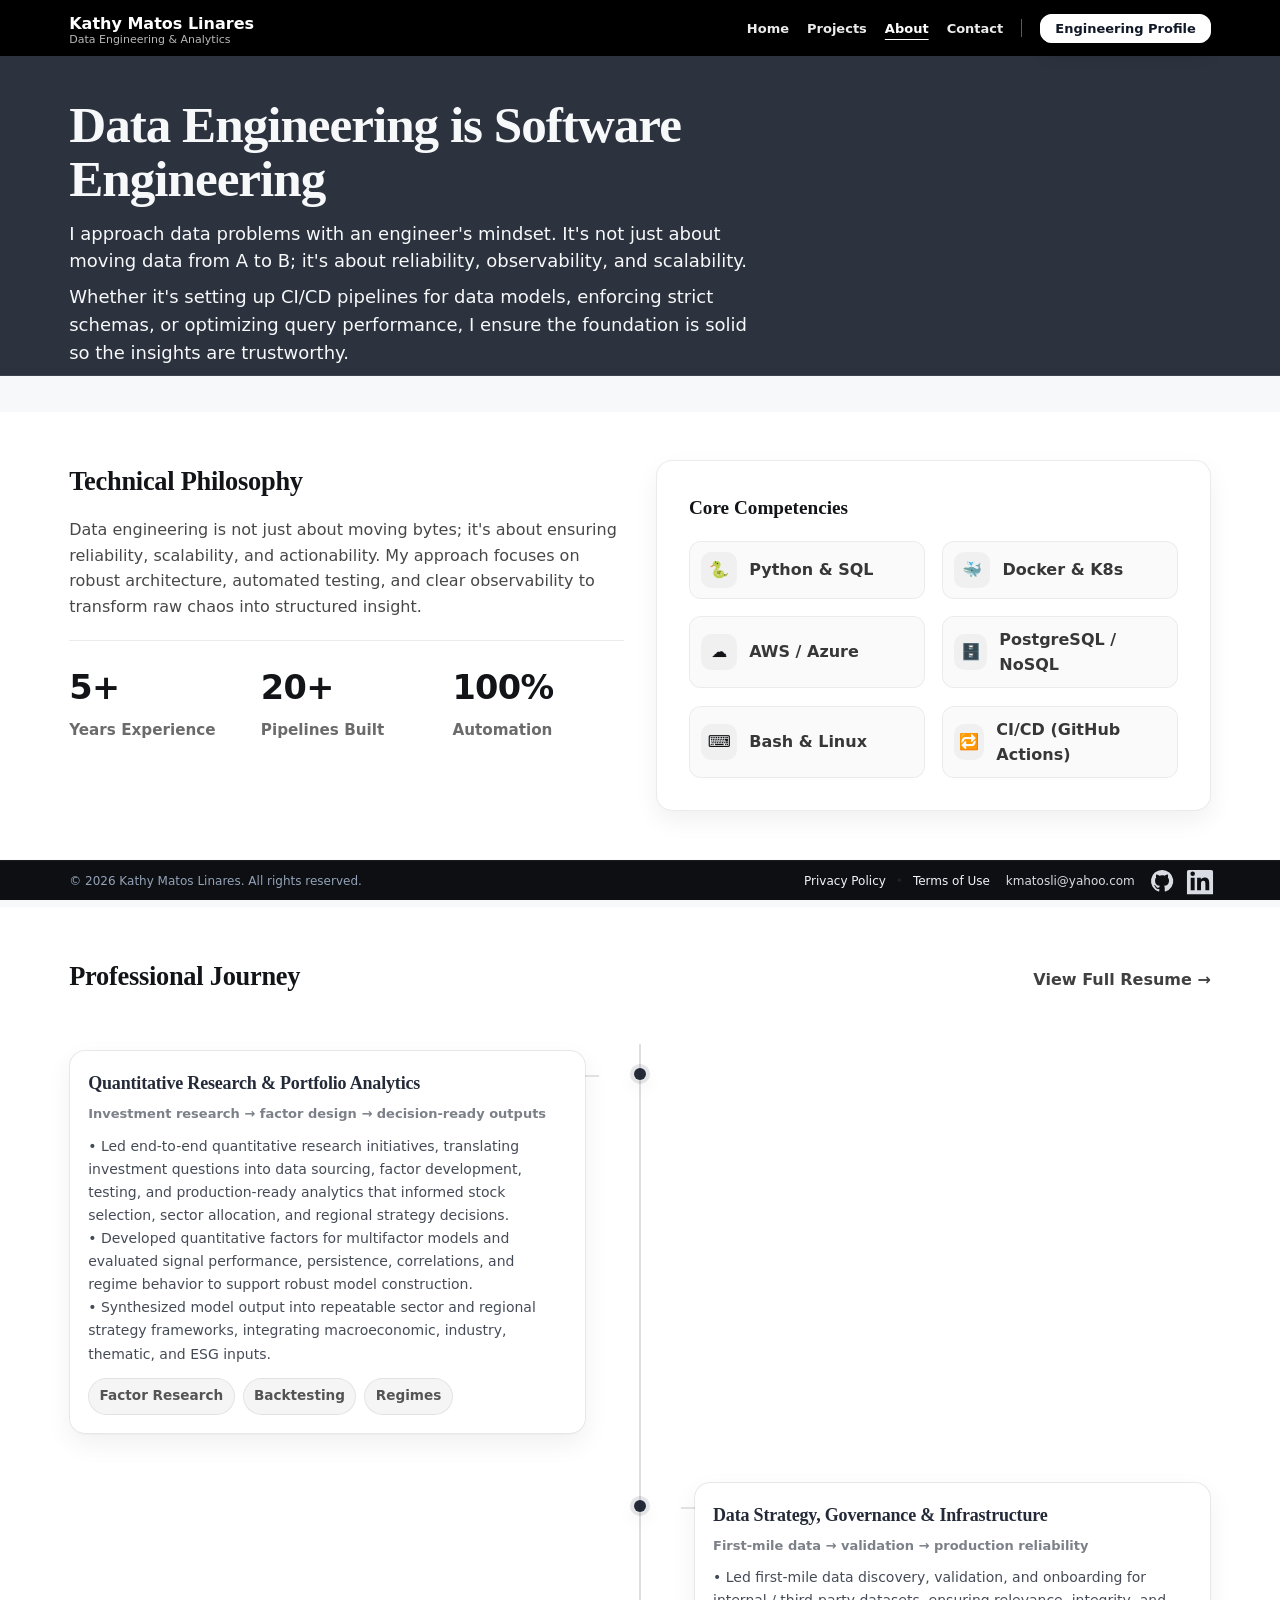
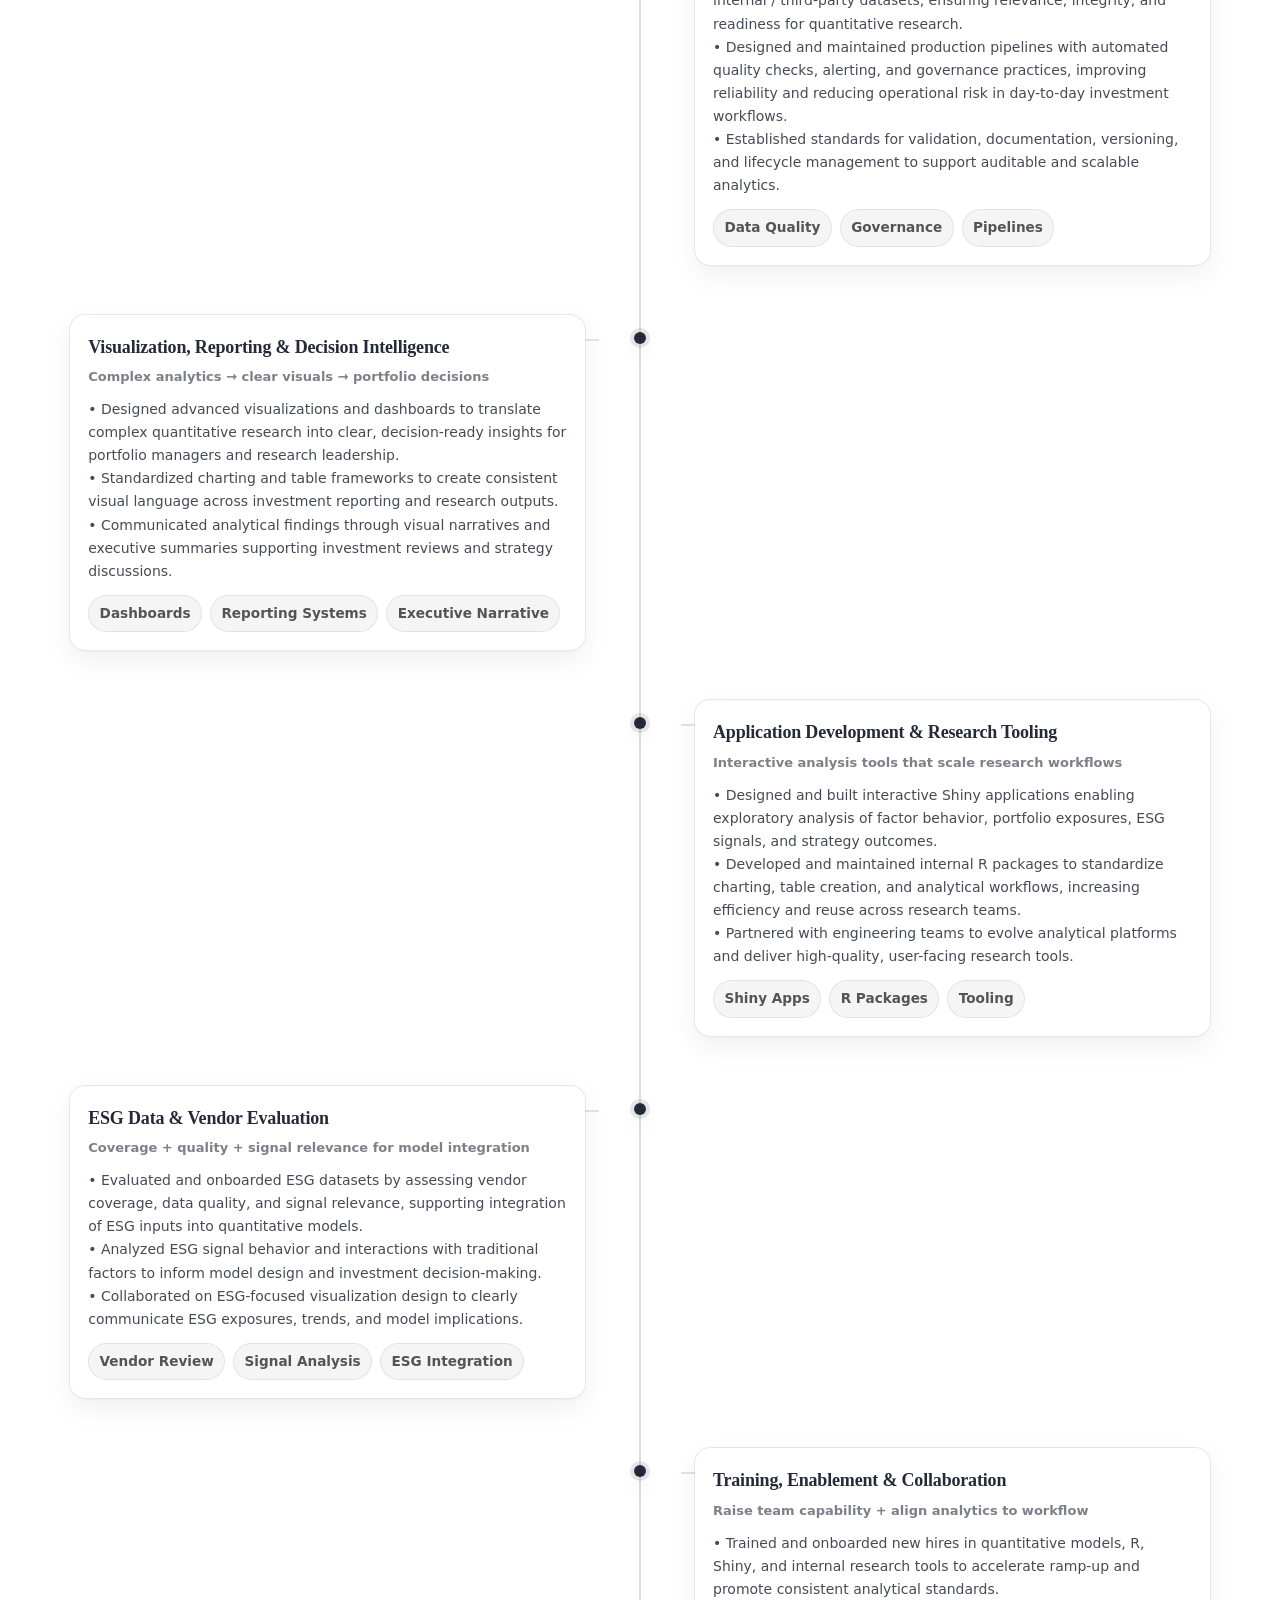
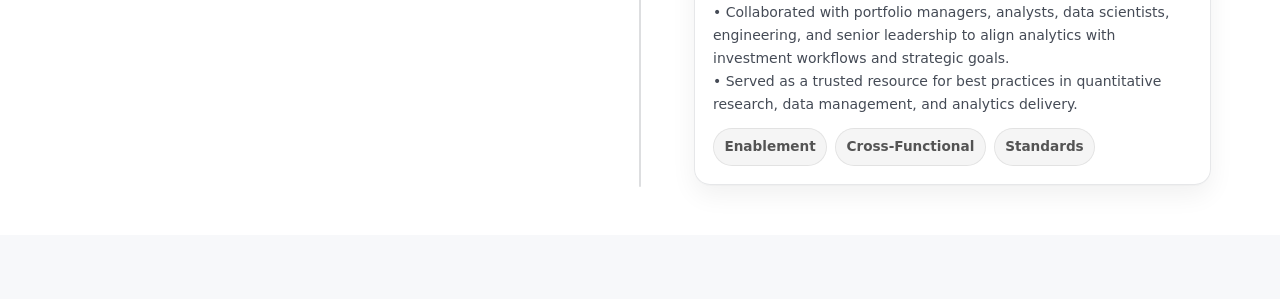
==== about.html @ 3beb9f5c "initial commit" ====
<!-- about.html -->
<!doctype html>
<html lang="en">
  <head>
    <meta charset="UTF-8" />
    <meta name="viewport" content="width=device-width, initial-scale=1.0" />
    <title>About | Kathy Matos Linares</title>

    <!-- Shared site CSS -->
    <link rel="stylesheet" href="css/base.css" />
    <link rel="stylesheet" href="css/layout.css" />
    <link rel="stylesheet" href="css/pages.css" />
    <link rel="stylesheet" href="css/responsive.css" />

    <!-- Components -->
    <link rel="stylesheet" href="css/components/header.css" />
    <link rel="stylesheet" href="css/components/hero.css" />
    <link rel="stylesheet" href="css/components/timeline.css" />
    <link rel="stylesheet" href="css/components/footer.css" />

    <!-- Page-specific -->
    <link rel="stylesheet" href="css/about.css" />
  </head>

  <body class="page-about">
    <!-- Header (shared across site; do not modify header.css) -->
    <header class="site-header" role="banner">
      <nav class="container header-inner" aria-label="Primary Navigation">
        <div class="brand">
          <a class="brand-link" href="index.html" aria-label="Go to Home">
            <span class="brand-name">Kathy Matos Linares</span>
            <span class="brand-subtitle">Data Engineering &amp; Analytics</span>
          </a>
        </div>

        <ul class="navlinks">
          <li><a href="index.html">Home</a></li>
          <li><a href="projects.html">Projects</a></li>
          <li><a href="about.html" aria-current="page">About</a></li>
          <li><a href="contact.html">Contact</a></li>

          <li class="nav-divider" aria-hidden="true"></li>

          <li>
            <a class="navlink--resume" href="resume.html"
              >Engineering Profile</a
            >
          </li>
        </ul>
      </nav>
    </header>

    <main>
      <!-- HERO (compact, no right side) -->
      <section class="hero hero-dark" aria-labelledby="about-hero-title">
        <div class="container hero-inner">
          <div class="hero-left">
            <h1 id="about-hero-title">
              Data Engineering is Software Engineering
            </h1>

            <p class="hero-subtext">
              I approach data problems with an engineer's mindset. It's not just
              about moving data from A to B; it's about reliability,
              observability, and scalability.
            </p>

            <p class="hero-subtext">
              Whether it's setting up CI/CD pipelines for data models, enforcing
              strict schemas, or optimizing query performance, I ensure the
              foundation is solid so the insights are trustworthy.
            </p>

            <div class="hero-actions">
              <a class="btn btn-primary" href="contact.html">
                Let's discuss your data infrastructure
              </a>
            </div>
          </div>
        </div>
      </section>

      <!-- TECHNICAL PHILOSOPHY + CORE COMPETENCIES -->
      <section
        class="about-section about-philosophy"
        aria-labelledby="tech-philosophy-title"
      >
        <div class="container about-grid">
          <!-- Left -->
          <div class="about-col-left">
            <h2 id="tech-philosophy-title">Technical Philosophy</h2>

            <p class="about-lede">
              Data engineering is not just about moving bytes; it's about
              ensuring reliability, scalability, and actionability. My approach
              focuses on robust architecture, automated testing, and clear
              observability to transform raw chaos into structured insight.
            </p>

            <div class="about-stats" role="list" aria-label="Key metrics">
              <div class="stat" role="listitem">
                <div class="stat-value">5+</div>
                <div class="stat-label">Years Experience</div>
              </div>

              <div class="stat" role="listitem">
                <div class="stat-value">20+</div>
                <div class="stat-label">Pipelines Built</div>
              </div>

              <div class="stat" role="listitem">
                <div class="stat-value">100%</div>
                <div class="stat-label">Automation</div>
              </div>
            </div>
          </div>

          <!-- Right -->
          <div class="about-col-right">
            <div
              class="card competencies"
              aria-labelledby="core-competencies-title"
            >
              <h3 id="core-competencies-title">Core Competencies</h3>

              <div class="competency-grid">
                <div class="competency">
                  <span class="competency-icon" aria-hidden="true">🐍</span>
                  <span class="competency-text">Python &amp; SQL</span>
                </div>

                <div class="competency">
                  <span class="competency-icon" aria-hidden="true">🐳</span>
                  <span class="competency-text">Docker &amp; K8s</span>
                </div>

                <div class="competency">
                  <span class="competency-icon" aria-hidden="true">☁️</span>
                  <span class="competency-text">AWS / Azure</span>
                </div>

                <div class="competency">
                  <span class="competency-icon" aria-hidden="true">🗄️</span>
                  <span class="competency-text">PostgreSQL / NoSQL</span>
                </div>

                <div class="competency">
                  <span class="competency-icon" aria-hidden="true">⌨️</span>
                  <span class="competency-text">Bash &amp; Linux</span>
                </div>

                <div class="competency">
                  <span class="competency-icon" aria-hidden="true">🔁</span>
                  <span class="competency-text">CI/CD (GitHub Actions)</span>
                </div>
              </div>
            </div>
          </div>
        </div>
      </section>

      <!-- PROFESSIONAL JOURNEY (timeline) — substituted with your real capability areas -->
      <section
        class="about-section about-journey"
        aria-labelledby="professional-journey-title"
      >
        <div class="container">
          <div class="section-header">
            <h2 id="professional-journey-title">Professional Journey</h2>
            <a class="section-link" href="resume.html">View Full Resume →</a>
          </div>

          <div class="timeline" aria-label="Professional capabilities timeline">
            <!-- LEFT -->
            <article class="timeline-item timeline-item--left">
              <div class="timeline-card">
                <h3 class="timeline-role">
                  Quantitative Research &amp; Portfolio Analytics
                </h3>
                <p class="timeline-meta">
                  Investment research → factor design → decision-ready outputs
                </p>

                <p class="timeline-desc">
                  • Led end-to-end quantitative research initiatives,
                  translating investment questions into data sourcing, factor
                  development, testing, and production-ready analytics that
                  informed stock selection, sector allocation, and regional
                  strategy decisions.
                </p>
                <p class="timeline-desc">
                  • Developed quantitative factors for multifactor models and
                  evaluated signal performance, persistence, correlations, and
                  regime behavior to support robust model construction.
                </p>
                <p class="timeline-desc">
                  • Synthesized model output into repeatable sector and regional
                  strategy frameworks, integrating macroeconomic, industry,
                  thematic, and ESG inputs.
                </p>

                <div class="timeline-tags" aria-label="Themes">
                  <span class="tag">Factor Research</span>
                  <span class="tag">Backtesting</span>
                  <span class="tag">Regimes</span>
                </div>
              </div>
            </article>

            <!-- RIGHT -->
            <article class="timeline-item timeline-item--right">
              <div class="timeline-card">
                <h3 class="timeline-role">
                  Data Strategy, Governance &amp; Infrastructure
                </h3>
                <p class="timeline-meta">
                  First-mile data → validation → production reliability
                </p>

                <p class="timeline-desc">
                  • Led first-mile data discovery, validation, and onboarding
                  for internal / third-party datasets, ensuring relevance,
                  integrity, and readiness for quantitative research.
                </p>
                <p class="timeline-desc">
                  • Designed and maintained production pipelines with automated
                  quality checks, alerting, and governance practices, improving
                  reliability and reducing operational risk in day-to-day
                  investment workflows.
                </p>
                <p class="timeline-desc">
                  • Established standards for validation, documentation,
                  versioning, and lifecycle management to support auditable and
                  scalable analytics.
                </p>

                <div class="timeline-tags" aria-label="Themes">
                  <span class="tag">Data Quality</span>
                  <span class="tag">Governance</span>
                  <span class="tag">Pipelines</span>
                </div>
              </div>
            </article>

            <!-- LEFT -->
            <article class="timeline-item timeline-item--left">
              <div class="timeline-card">
                <h3 class="timeline-role">
                  Visualization, Reporting &amp; Decision Intelligence
                </h3>
                <p class="timeline-meta">
                  Complex analytics → clear visuals → portfolio decisions
                </p>

                <p class="timeline-desc">
                  • Designed advanced visualizations and dashboards to translate
                  complex quantitative research into clear, decision-ready
                  insights for portfolio managers and research leadership.
                </p>
                <p class="timeline-desc">
                  • Standardized charting and table frameworks to create
                  consistent visual language across investment reporting and
                  research outputs.
                </p>
                <p class="timeline-desc">
                  • Communicated analytical findings through visual narratives
                  and executive summaries supporting investment reviews and
                  strategy discussions.
                </p>

                <div class="timeline-tags" aria-label="Themes">
                  <span class="tag">Dashboards</span>
                  <span class="tag">Reporting Systems</span>
                  <span class="tag">Executive Narrative</span>
                </div>
              </div>
            </article>

            <!-- RIGHT -->
            <article class="timeline-item timeline-item--right">
              <div class="timeline-card">
                <h3 class="timeline-role">
                  Application Development &amp; Research Tooling
                </h3>
                <p class="timeline-meta">
                  Interactive analysis tools that scale research workflows
                </p>

                <p class="timeline-desc">
                  • Designed and built interactive Shiny applications enabling
                  exploratory analysis of factor behavior, portfolio exposures,
                  ESG signals, and strategy outcomes.
                </p>
                <p class="timeline-desc">
                  • Developed and maintained internal R packages to standardize
                  charting, table creation, and analytical workflows, increasing
                  efficiency and reuse across research teams.
                </p>
                <p class="timeline-desc">
                  • Partnered with engineering teams to evolve analytical
                  platforms and deliver high-quality, user-facing research
                  tools.
                </p>

                <div class="timeline-tags" aria-label="Themes">
                  <span class="tag">Shiny Apps</span>
                  <span class="tag">R Packages</span>
                  <span class="tag">Tooling</span>
                </div>
              </div>
            </article>

            <!-- LEFT -->
            <article class="timeline-item timeline-item--left">
              <div class="timeline-card">
                <h3 class="timeline-role">ESG Data &amp; Vendor Evaluation</h3>
                <p class="timeline-meta">
                  Coverage + quality + signal relevance for model integration
                </p>

                <p class="timeline-desc">
                  • Evaluated and onboarded ESG datasets by assessing vendor
                  coverage, data quality, and signal relevance, supporting
                  integration of ESG inputs into quantitative models.
                </p>
                <p class="timeline-desc">
                  • Analyzed ESG signal behavior and interactions with
                  traditional factors to inform model design and investment
                  decision-making.
                </p>
                <p class="timeline-desc">
                  • Collaborated on ESG-focused visualization design to clearly
                  communicate ESG exposures, trends, and model implications.
                </p>

                <div class="timeline-tags" aria-label="Themes">
                  <span class="tag">Vendor Review</span>
                  <span class="tag">Signal Analysis</span>
                  <span class="tag">ESG Integration</span>
                </div>
              </div>
            </article>

            <!-- RIGHT -->
            <article class="timeline-item timeline-item--right">
              <div class="timeline-card">
                <h3 class="timeline-role">
                  Training, Enablement &amp; Collaboration
                </h3>
                <p class="timeline-meta">
                  Raise team capability + align analytics to workflow
                </p>

                <p class="timeline-desc">
                  • Trained and onboarded new hires in quantitative models, R,
                  Shiny, and internal research tools to accelerate ramp-up and
                  promote consistent analytical standards.
                </p>
                <p class="timeline-desc">
                  • Collaborated with portfolio managers, analysts, data
                  scientists, engineering, and senior leadership to align
                  analytics with investment workflows and strategic goals.
                </p>
                <p class="timeline-desc">
                  • Served as a trusted resource for best practices in
                  quantitative research, data management, and analytics
                  delivery.
                </p>

                <div class="timeline-tags" aria-label="Themes">
                  <span class="tag">Enablement</span>
                  <span class="tag">Cross-Functional</span>
                  <span class="tag">Standards</span>
                </div>
              </div>
            </article>
          </div>
        </div>
      </section>

      <!-- NOTE: "Let's talk" section intentionally removed to avoid duplicating footer contact -->
    </main>

    <!-- Footer (shared; do not modify footer.css) -->
    <footer class="site-footer">
      <div class="container">
        <div class="footer-inner">
          <div class="footer-left">
            <p>© 2026 Kathy Matos Linares. All rights reserved.</p>
          </div>

          <div class="footer-right">
            <nav class="footer-legal" aria-label="Legal">
              <a class="footer-link" href="privacy.html">Privacy Policy</a>
              <span class="footer-dot" aria-hidden="true">•</span>
              <a class="footer-link" href="terms.html">Terms of Use</a>
            </nav>

            <a
              href="mailto:kmatosli@yahoo.com"
              class="email-link"
              aria-label="Email Kathy"
            >
              <span>kmatosli@yahoo.com</span>
            </a>

            <!-- SVG icons (no "GitHub LinkedIn" text) -->
            <a
              href="https://github.com/kmatosli"
              target="_blank"
              rel="noreferrer"
              aria-label="GitHub Profile"
              class="footer-icon"
            >
              <svg
                viewBox="0 0 24 24"
                width="18"
                height="18"
                aria-hidden="true"
                focusable="false"
              >
                <path
                  fill="currentColor"
                  d="M12 2a10 10 0 0 0-3.16 19.49c.5.09.68-.22.68-.48v-1.7c-2.77.6-3.35-1.34-3.35-1.34-.45-1.15-1.1-1.46-1.1-1.46-.9-.62.07-.61.07-.61 1 .07 1.52 1.03 1.52 1.03.89 1.53 2.34 1.09 2.91.83.09-.65.35-1.09.63-1.34-2.21-.25-4.54-1.11-4.54-4.95 0-1.09.39-1.99 1.03-2.69-.1-.25-.45-1.27.1-2.64 0 0 .84-.27 2.75 1.03A9.6 9.6 0 0 1 12 6.84c.85 0 1.7.11 2.5.33 1.91-1.3 2.75-1.03 2.75-1.03.55 1.37.2 2.39.1 2.64.64.7 1.03 1.6 1.03 2.69 0 3.85-2.34 4.7-4.57 4.95.36.31.68.93.68 1.88v2.78c0 .27.18.58.69.48A10 10 0 0 0 12 2z"
                />
              </svg>
            </a>

            <a
              href="https://www.linkedin.com/in/kathy-matos-070802/"
              target="_blank"
              rel="noreferrer"
              aria-label="LinkedIn Profile"
              class="footer-icon"
            >
              <svg
                viewBox="0 0 24 24"
                width="18"
                height="18"
                aria-hidden="true"
                focusable="false"
              >
                <path
                  fill="currentColor"
                  d="M20.45 20.45h-3.55v-5.57c0-1.33-.03-3.04-1.85-3.04-1.85 0-2.14 1.45-2.14 2.95v5.66H9.36V9h3.41v1.56h.05c.47-.9 1.62-1.85 3.34-1.85 3.57 0 4.23 2.35 4.23 5.41v6.33zM5.34 7.43a2.06 2.06 0 1 1 0-4.12 2.06 2.06 0 0 1 0 4.12zM7.12 20.45H3.56V9h3.56v11.45zM22 2H2a2 2 0 0 0-2 2v20a2 2 0 0 0 2 2h20a2 2 0 0 0 2-2V4a2 2 0 0 0-2-2z"
                />
              </svg>
            </a>
          </div>
        </div>
      </div>
    </footer>
  </body>
</html>
---- css/base.css ----
/* ============================================================
base.css — Global foundation (Kathy brand)
What this file does:
- Defines design tokens (colors + fonts)
- Applies safe global defaults (reset-ish)
- Sets typography defaults (Inter + IBM Plex Serif)
- DOES NOT define page layout (header/hero/cards grids belong elsewhere)

IMPORTANT:
- .container is defined ONLY in layout.css (single source of truth)
- Scrolling is allowed by default; landing page no-scroll is enforced in layout.css
============================================================ */

/* ============================================================
   # ---- Design tokens (colors + typography) ----
============================================================ */

:root {
  /* ---- Brand colors (from kathyColorList) ---- */
  --k-ink: #2c333e; /* AnchorInk */
  --k-blue-1: #34568b; /* ClassicBlue */
  --k-blue-2: #6889c0; /* Provence */
  --k-blue-3: #b3cde0; /* BabyBlue */
  --k-muted: #7c8488; /* Monument */
  --k-stucco: #a5968c; /* Stucco (rarely used) */
  --k-bg: #f7f8fa; /* OffWhite */
  --k-border: #e5e7eb; /* LightGrey */
  --k-peach: #f5b9a0; /* PeachQuartz (sparingly) */
  --k-corn: #f2e0b2; /* Cornhusk (sparingly) */

  /* ---- Header token ---- */
  --k-header-bg: #000000; /* Pure Black */

  /* ---- Typography (Serif for structure, Sans for data) ---- */
  --font-sans:
    "Inter", system-ui, -apple-system, "Segoe UI", Roboto, Helvetica, Arial,
    sans-serif;
  --font-serif: "IBM Plex Serif", Georgia, "Times New Roman", Times, serif;

  /* ---- Base type scale ---- */
  --text-base: 16px;
  --line-base: 1.5;

  /* ---- Common radii ---- */
  --radius-sm: 8px;
  --radius-md: 12px;

  /* ---- Focus ring ---- */
  --focus-ring: 0 0 0 3px rgba(104, 137, 192, 0.35); /* Provence @ 35% */
}

/* ============================================================
   Global defaults
============================================================ */

html {
  height: 100%;
  font-size: var(--text-base);
}

*,
*::before,
*::after {
  box-sizing: border-box;
}

body {
  margin: 0;

  /* Default behavior for the whole site:
     - allow normal vertical scrolling
     - prevent horizontal overflow */
  overflow-x: hidden;
  overflow-y: auto;

  font-family: var(--font-sans);
  color: var(--k-ink);
  background-color: var(--k-bg);
  line-height: 1.6;
  -webkit-font-smoothing: antialiased;
  -moz-osx-font-smoothing: grayscale;
}

/* Structural typography */
h1,
h2,
h3,
h4,
h5,
h6 {
  font-family: var(--font-serif);
  font-weight: 600;
  margin: 0;
}

p {
  margin: 0;
}

ul,
ol {
  margin: 0;
  padding: 0;
}

img {
  max-width: 100%;
  height: auto;
  display: block;
}
---- css/layout.css ----
/* ============================================================
   FILE: layout.css
   PURPOSE:
   - Owns page structure + layout primitives (containers, flex/grid, spacing)
   - Header normal flow
   - Footer fixed to bottom
   - Main fills remaining space safely (reserves footer height)
   - Does NOT own component “look” (colors, typography, buttons, etc.)
   ============================================================ */

/* ============================================================
   TOC (search tokens):
   - Tokens: :root
   - Container: .container
   - Header layout: .site-header .header-inner
   - Main layout: main
   - Hero layout: .hero-inner
   - Panels layout: .home-panels .home-panels-inner .tabpanels
   - Projects layout: .projects-grid .project.card
   - Footer layout: .site-footer
   ============================================================ */

/* =========================
   Tokens
   ========================= */

:root {
  --header-h: 64px;
  --footer-h: 44px;
}

/* =========================
   Global container
   - Single source of truth for header/footer alignment
   ========================= */

.container {
  width: min(1280px, 92%);
  margin: 0 auto;
  padding-left: 18px;
  padding-right: 18px;
}

/* =========================
   Header (normal flow)
   ========================= */

.site-header {
  min-height: var(--header-h);
}

.header-inner {
  min-height: var(--header-h);
  display: flex;
  align-items: center;
  justify-content: space-between;
}

/* =========================
   Main (viewport fit + footer-safe)
   - Footer is fixed, so reserve space with padding-bottom
   ========================= */

main {
  height: auto;
  overflow: visible;
  display: block;
}

/* =========================
   Hero layout
   ========================= */

.hero-inner {
  display: flex;
  align-items: flex-start;
  justify-content: space-between;
  gap: 36px;
}

/* =========================
   Panels containment
   - Prevent parent containers from forcing extra height
   ========================= */

.home-panels-inner,
.tabpanels {
  height: auto;
}

/* =========================
   Projects layout
   - Prevent cards from stretching taller than content
   ========================= */

.projects-grid {
  display: flex;
  gap: 16px;
  align-items: flex-start;
}

.project.card {
  align-self: flex-start;
}

/* =========================
   Footer (fixed to bottom)
   ========================= */

.site-footer {
  position: fixed;
  left: 0;
  right: 0;
  bottom: 0;
  height: var(--footer-h);
  display: flex;
  align-items: center;
  z-index: 999;
}

/* ============================================================
   Desktop/Laptop: strict no-scroll landing page (fits 100vh)
   - Mobile/tablet scroll remains allowed via responsive.css
   ============================================================ */
@media (min-width: 901px) {
  html,
  body {
    height: 100%;
    overflow: hidden;
  }

  /* Reduce chrome height slightly for smaller laptops */
  :root {
    --header-h: 56px;
    --footer-h: 40px;
  }

  main {
    height: calc(100vh - var(--header-h) - var(--footer-h));
    overflow: hidden;
    display: flex;
    flex-direction: column;
    min-height: 0;
  }

  .site-header {
    min-height: var(--header-h);
  }

  .header-inner {
    min-height: var(--header-h);
  }

  /* Hero remains content-sized */
  .hero {
    flex: 0 0 auto;
  }

  /* Panels absorb remaining height */
  .home-panels {
    flex: 1;
    min-height: 0;
  }

  .home-panels-inner {
    height: 100%;
    display: flex;
    flex-direction: column;
    min-height: 0;
  }

  /* Tabs do not grow */
  .tabs {
    flex: 0 0 auto;
  }

  /* Projects row fills leftover height */
  .projects-grid {
    flex: 1;
    min-height: 0;
    align-items: stretch;
  }

  .project.card {
    align-self: stretch;
    height: 100%;
  }

  .site-footer {
    height: var(--footer-h);
  }


   /* ============================================================
     PROJECTS PAGE ONLY: allow scroll
     ============================================================ */

  /* allow the document to scroll on projects */
  .page-projects {
    overflow-y: auto;
  }

  /* make main a normal block container so content can extend */
  .page-projects main {
    height: auto;
    overflow: visible;
    display: block;
    min-height: 0;
    padding-bottom: calc(var(--footer-h) + 24px); /* prevents last cards hiding behind fixed footer */
  }

  /* projects grid should wrap onto new rows */
  .page-projects .projects-grid {
    flex: initial;          /* neutralize the flex-fill rules */
    min-height: initial;
    align-items: flex-start;
    flex-wrap: wrap;        /* IMPORTANT: allows additional cards to wrap */
  }

  .page-projects .project.card {
    height: auto;
    align-self: flex-start;
}


/* ============================================================
   ABOUT PAGE ONLY: allow scroll
   ============================================================ */

/* allow the document to scroll on about */
.page-about {
  overflow-y: auto;
}

/* make main a normal block container so content can extend */
.page-about main {
  height: auto;
  overflow: visible;
  display: block;
  min-height: 0;
  padding-bottom: calc(var(--footer-h) + 24px); /* keeps content above fixed footer */
}
---- css/pages.css ----
/* ============================================================
   HOMEPAGE: Hero → Flagship spacing
   - Adds a subtle, senior gap without changing layout math
   ============================================================ */

.home-panels {
  margin-top: 24px;
}

/* =========================
   About page: executive layout
   - Constrain readable width
   - Consistent vertical rhythm
   ========================= */

.page-narrow {
  max-width: 780px; /* within 720–800 target */
  margin: 0 auto; /* centered on container axis */
}

.page-title {
  font-family: var(--font-serif);
  font-weight: 600;
  margin: 0 0 24px 0;
}

.page-lede,
.page-body {
  font-family: var(--font-sans);
  line-height: 1.6;
  margin: 0;
}

.page-lede + .page-lede,
.page-body + .page-body {
  margin-top: 14px;
}

/* Section spacing: 48px above headings, 24px below headings */
.about-section + .about-section {
  margin-top: 48px;
}

.page-h2 {
  font-family: var(--font-serif);
  font-weight: 600;
  margin: 0 0 24px 0;
}

.page-list {
  margin: 0;
  padding-left: 18px;
  line-height: 1.6;
}

.page-list li + li {
  margin-top: 10px;
}

/* CTA block: structured, not decorative */
.cta-block {
  border: 1px solid rgba(44, 51, 62, 0.12);
  border-radius: 14px;
  background: #fff;
  padding: 16px 18px;
}

.cta-links {
  display: flex;
  flex-wrap: wrap;
  gap: 12px 16px;
}

.cta-link {
  font-family: var(--font-sans);
  font-weight: 700;
  font-size: 13px;
  color: var(--k-blue-1);
  text-decoration: underline;
  text-underline-offset: 4px;
}

.cta-link:hover,
.cta-link:focus {
  color: var(--k-blue-2);
}

/* Nav active state (no header.css changes) */
.navlinks a[aria-current="page"] {
  opacity: 1;
  text-decoration: underline;
  text-underline-offset: 6px;
}

.page-narrow {
  max-width: 780px;
  margin: 0 auto;
}

.about-section + .about-section {
  margin-top: 48px;
}

.page-title,
.page-h2 {
  margin: 0 0 24px 0;
}

.page-lede,
.page-body,
.page-list {
  line-height: 1.6;
}

.page-list {
  padding-left: 18px;
}

.page-list li + li {
  margin-top: 10px;
}

.cta-block {
  border: 1px solid rgba(44, 51, 62, 0.12);
  border-radius: 14px;
  padding: 16px 18px;
  background: #fff;
}

.cta-links {
  display: flex;
  gap: 16px;
  flex-wrap: wrap;
}

.cta-link {
  font-weight: 700;
  font-size: 13px;
  text-decoration: underline;
  text-underline-offset: 4px;
}

.navlinks a[aria-current="page"] {
  opacity: 1;
  text-decoration: underline;
  text-underline-offset: 6px;
}

/* =========================
   About page — Strategic Differentiator
   Add to pages.css or about.css
   ========================= */

.page-narrow {
  max-width: 780px;
  margin: 0 auto;
}

.page-kicker {
  margin: 18px 0 10px;
  font-family: var(--font-sans);
  font-size: 12px;
  letter-spacing: 0.12em;
  text-transform: uppercase;
  color: rgba(17, 24, 39, 0.55);
}

.about-hero {
  margin-top: 10px;
}

.page-title {
  margin: 0 0 14px 0;
}

.page-lede {
  margin: 0 0 10px 0;
  font-family: var(--font-sans);
  font-size: 16px;
  line-height: 1.6;
  color: rgba(17, 24, 39, 0.85);
}

.page-body {
  margin: 0;
  font-family: var(--font-sans);
  font-size: 15px;
  line-height: 1.7;
  color: rgba(17, 24, 39, 0.82);
}

.about-section {
  margin-top: 36px;
}

.page-h2 {
  margin: 0 0 14px 0;
}

.page-list {
  margin: 0;
  padding-left: 18px;
  font-family: var(--font-sans);
  font-size: 15px;
  line-height: 1.7;
  color: rgba(17, 24, 39, 0.82);
}

.page-list li + li {
  margin-top: 10px;
}

/* CTA panel */
.cta-panel {
  margin-top: 6px;
  border-radius: 16px;
  padding: 18px 18px;
  background: #111827; /* dark panel */
  color: #fff;
  display: flex;
  justify-content: space-between;
  gap: 16px;
  align-items: center;
  flex-wrap: wrap;
}

.cta-title {
  margin: 0 0 6px 0;
  font-family: var(--font-sans);
  font-weight: 700;
  font-size: 16px;
  line-height: 1.25;
}

.cta-subtitle {
  margin: 0;
  font-family: var(--font-sans);
  font-size: 13px;
  line-height: 1.5;
  color: rgba(255, 255, 255, 0.78);
}

.cta-actions {
  display: flex;
  gap: 10px;
  align-items: center;
  flex-wrap: wrap;
}

/* Buttons (safe minimal styles if you don't already have them) */
.btn {
  display: inline-flex;
  align-items: center;
  justify-content: center;
  padding: 10px 14px;
  border-radius: 12px;
  font-family: var(--font-sans);
  font-size: 13px;
  font-weight: 700;
  text-decoration: none;
  white-space: nowrap;
}

.btn--primary {
  background: #ffffff;
  color: #111827;
}

.btn--ghost {
  border: 1px solid rgba(255, 255, 255, 0.35);
  color: #ffffff;
}
---- css/responsive.css ----
/* ============================================================
   FILE: responsive.css
   PURPOSE:
   - Tablet and down: allow normal scrolling + stack hero
   - Phone: keep any phone-specific layout tweaks
   ============================================================ */

/* --- Tablet and down: stack hero, allow wrapping, ENABLE SCROLL --- */
@media (max-width: 900px) {
  /* ✅ Undo desktop no-scroll strategy */
  html,
  body {
    height: auto;
    overflow: auto;
  }

  main {
    height: auto;
    overflow: visible;
    display: block;
  }

  /* ✅ Footer returns to normal document flow on tablet/phone */
  .site-footer {
    position: static;
    height: auto;
  }

  /* Existing layout behavior */
  .hero-inner {
    flex-direction: column;
    align-items: flex-start;
    gap: 18px;
  }

  .hero-visual {
    flex: 0 0 auto;
    width: 100%;
    justify-content: flex-start;
  }

  .projects-grid {
    flex-wrap: wrap;
  }

  .project.card {
    flex: 1 1 280px;
  }
}

/* --- Phone: keep phone-only tweaks (scroll already enabled above) --- */
@media (max-width: 600px) {
  /* Add phone-specific refinements here if needed.
     (No scroll rules here—handled at <=900px to cover all tablets.) */
}
---- css/components/header.css ----
/* ============================================================
   FILE: header.css
   PURPOSE:
   - Header styling only (no layout sizing)
   - Brand + navigation
   - Resume CTA variant
   ============================================================ */

/* =========================
   Header appearance
   ========================= */

.site-header {
  background: var(--k-header-bg); /* Pure black */
}

/* =========================
   Brand
   ========================= */

.brand-link {
  display: inline-flex;
  flex-direction: column;
  gap: 1px;
  line-height: 1.05;
  text-decoration: none;
}

.brand-name {
  font-family: var(--font-sans);
  font-weight: 700;
  font-size: 16px;
  line-height: 1.05;
  color: #fff;
}

.brand-subtitle {
  font-family: var(--font-sans);
  font-weight: 500;
  font-size: 11px;
  line-height: 1;
  margin: 0;
  color: rgba(255, 255, 255, 0.72);
}

/* =========================
   Nav
   ========================= */

.navlinks {
  list-style: none;
  display: flex;
  align-items: center;
  gap: 18px;
  margin: 0;
  padding: 0;
}

.navlinks a {
  font-family: var(--font-sans);
  font-weight: 600;
  font-size: 13px;
  line-height: 1;
  color: #ffffff;
  text-decoration: none;
  opacity: 0.92;
  transition: opacity 0.18s ease;
}

.navlinks a:hover {
  opacity: 1;
  text-decoration: underline;
  text-underline-offset: 6px;
}

.navlinks a:focus-visible {
  outline: 2px solid var(--k-blue-2);
  outline-offset: 3px;
  border-radius: 6px;
  opacity: 1;
}

/* =========================
   Divider
   ========================= */

.nav-divider {
  width: 1px;
  height: 18px;
  background: rgba(255, 255, 255, 0.35);
}

/* =========================
   Resume CTA (Engineering Profile)
   FIXED: specificity + visible text
   ========================= */

.navlinks a.navlink--resume {
  background: #ffffff;
  color: #111827; /* dark readable text */

  padding: 6px 14px;
  border-radius: 12px;

  border: 1px solid rgba(255, 255, 255, 0.85);

  /* fixed shadow (previous version invalid) */
  box-shadow: 0 8px 18px rgba(0, 0, 0, 0.18);

  opacity: 1;
  text-decoration: none;

  transition:
    transform 0.18s ease,
    box-shadow 0.18s ease,
    background 0.18s ease;
}

.navlinks a.navlink--resume:hover {
  transform: translateY(-1px);
  box-shadow: 0 12px 24px rgba(0, 0, 0, 0.22);
  text-decoration: none;
}

.navlinks a.navlink--resume:focus-visible {
  outline: 2px solid var(--k-blue-2);
  outline-offset: 3px;
  border-radius: 12px;
}
---- css/components/hero.css ----
/* ============================================================
   FILE: hero.css
   TOC (search tokens):
   - Surface: .hero
   - Layout: .hero-inner .hero-text .hero-visual
   - Typography: .hero-title .hero-subtitle .hero-specialization
   - Divider + tags: .hero-divider .hero-tags
   - Logo: .hero-logo .logo-sheen ::after @keyframes sheenUp
   - Motion: prefers-reduced-motion
   ============================================================ */

/* =========================
   Hero surface (appearance)
   ========================= */

.hero {
  background: var(--k-ink); /* AnchorInk */
  color: var(--k-bg); /* readable text on dark */

  /* KEY FIX: shrink vertical footprint */
  padding-top: 16px;
  padding-bottom: 16px;
  border-bottom: 1px solid rgba(255, 255, 255, 0.08); /* subtle transition edge */
}

/* =========================
   Hero layout (structural)
   - Keeps logo from forcing extra height
   ========================= */

.hero-inner {
  display: flex;
  justify-content: space-between;
  align-items: center; /* KEY: vertically center rather than stretch */
  gap: 24px; /* tighter than before */
}

.hero-text {
  min-width: 0; /* prevents overflow issues with long text */
}

.hero-visual {
  display: flex;
  align-items: center;
  justify-content: flex-end; /* align to container edge */
  max-height: 260px;
  min-width: 0;
}

/* =========================
   Hero typography
   ========================= */

.hero-title {
  font-family: var(--font-serif); /* IBM Plex Serif */
  font-weight: 600;
  font-size: clamp(21px, 2.08vw, 29px);
  line-height: 1.12;
  letter-spacing: -0.01em;
  margin: 0 0 10px 0; /* slightly tighter */
  color: var(--k-bg); /* OffWhite */
  max-width: 20ch;
}

.hero-subtitle {
  font-family: var(--font-sans); /* Inter */
  font-weight: 500;
  font-size: 16px; /* requirement */
  line-height: 1.5; /* requirement */
  margin: 0; /* KEY FIX: remove extra bottom space */
  color: #f8fafc; /* keeps strong contrast */
  max-width: 56ch;
}

/* Keep this class for other pages/variants, even if removed from index.html */
.hero-specialization {
  margin: 10px 0 0 0;
  font-family: var(--font-sans);
  font-size: 13px;
  line-height: 1.5;
  color: rgba(255, 255, 255, 0.7);
  max-width: 62ch;
}

/* =========================
   Divider + tags
   ========================= */

.hero-divider {
  height: 1px;
  width: 100%;
  background: rgba(255, 255, 255, 0.16);
  margin: 12px 0 12px 0; /* slightly tighter */
}

.hero-tags {
  list-style: none;
  display: flex;
  flex-wrap: wrap;
  gap: 10px;
  margin: 0; /* KEY FIX: remove extra bottom space */
  padding: 0;
}

/* =========================
   Logo
   - KEY FIX: smaller + responsive clamp
   ========================= */

.hero-logo {
  width: clamp(180px, 22vw, 240px); /* smaller than min(320px, 40vw) */
  height: auto;
  max-height: 220px;
  object-fit: contain;
}

/* sheen wrapper stays intact */
.logo-sheen {
  position: relative;
  display: inline-block;
  border-radius: 16px;
  overflow: hidden;
}

.logo-sheen::after {
  content: "";
  position: absolute;
  top: 110%;
  left: -30%;
  width: 160%;
  height: 55%;
  transform: rotate(-12deg);
  background: linear-gradient(
    to right,
    rgba(255, 255, 255, 0) 0%,
    rgba(255, 255, 255, 0.1) 35%,
    rgba(255, 255, 255, 0.22) 50%,
    rgba(255, 255, 255, 0.1) 65%,
    rgba(255, 255, 255, 0) 100%
  );
  animation: sheenUp 9s ease-in-out infinite;
  pointer-events: none;
}

@keyframes sheenUp {
  0%,
  55% {
    top: 115%;
    opacity: 0;
  }
  60% {
    opacity: 0.25;
  }
  78% {
    top: -60%;
    opacity: 0.18;
  }
  100% {
    top: -60%;
    opacity: 0;
  }
}

/* =========================
   Motion accessibility
   ========================= */

@media (prefers-reduced-motion: reduce) {
  .logo-sheen::after {
    animation: none;
  }
}

@media (min-width: 901px) {
  .hero {
    padding-top: 12px;
    padding-bottom: 12px;
  }

  .hero-inner {
    gap: 18px;
  }

  .hero-title {
    margin-bottom: 8px;
  }

  .hero-visual {
    max-height: 200px;
  }

  .hero-logo {
    max-height: 170px;
  }
}
---- css/components/timeline.css ----
/* css/components/timeline.css
   PURPOSE: FAANG-style alternating timeline (stable, no narrow-card collapse)
*/

.timeline {
  --spine-w: 2px;
  --node: 12px;
  --center-col: 72px; /* reserved space for spine + breathing room */
  --gap: 24px;
  --card-pad: 18px;
  --radius: 16px;

  position: relative;
  display: grid;
  gap: 28px;
  margin-top: 18px;
  padding: 6px 0 2px;
}

/* Center spine */
.timeline::before {
  content: "";
  position: absolute;
  left: 50%;
  top: 0;
  bottom: 0;
  width: var(--spine-w);
  transform: translateX(-50%);
  background: rgba(17, 24, 39, 0.14);
  border-radius: 999px;
}

/* ✅ FIX: 3-column grid prevents the right card from getting squeezed */
.timeline-item {
  position: relative;
  display: grid;
  grid-template-columns: minmax(0, 1fr) var(--center-col) minmax(0, 1fr);
  column-gap: var(--gap);
  align-items: start;
  min-height: calc(var(--node) + 8px);
}

/* Node */
.timeline-item::before {
  content: "";
  position: absolute;
  left: 50%;
  top: 18px;
  width: var(--node);
  height: var(--node);
  transform: translateX(-50%);
  border-radius: 999px;
  background: rgba(17, 24, 39, 0.92);
  box-shadow:
    0 0 0 4px rgba(17, 24, 39, 0.1),
    0 8px 18px rgba(0, 0, 0, 0.1);
}

/* Card container */
.timeline-card {
  background: rgba(255, 255, 255, 0.98);
  border: 1px solid rgba(17, 24, 39, 0.1);
  border-radius: var(--radius);
  padding: var(--card-pad);
  box-shadow:
    0 1px 0 rgba(0, 0, 0, 0.02),
    0 10px 26px rgba(0, 0, 0, 0.06);

  /* ✅ FIX: prevent skinny “word-stack” cards */
  width: min(560px, 100%);
  max-width: 100%;
  min-width: 0;

  overflow-wrap: break-word;
  word-break: normal;
  hyphens: auto;
}

/* Left item positions */
.timeline-item--left .timeline-card {
  grid-column: 1;
  justify-self: end;
}

/* Right item positions */
.timeline-item--right .timeline-card {
  grid-column: 3;
  justify-self: start;
}

/* Typography */
.timeline-role {
  font-family: var(--font-serif, "IBM Plex Serif", ui-serif, Georgia, serif);
  font-weight: 600;
  letter-spacing: -0.01em;
  margin: 0 0 6px;
  font-size: 18px;
  color: rgba(17, 24, 39, 0.92);
}

.timeline-meta {
  font-family: var(
    --font-sans,
    Inter,
    system-ui,
    -apple-system,
    Segoe UI,
    Roboto,
    Arial
  );
  font-weight: 600;
  margin: 0 0 10px;
  font-size: 13px;
  color: rgba(17, 24, 39, 0.55);
}

.timeline-desc {
  font-family: var(
    --font-sans,
    Inter,
    system-ui,
    -apple-system,
    Segoe UI,
    Roboto,
    Arial
  );
  margin: 0;
  font-size: 14px;
  line-height: 1.65;
  color: rgba(17, 24, 39, 0.78);
  max-width: 70ch;
}

/* Tags */
.timeline-tags {
  margin-top: 12px;
  display: flex;
  flex-wrap: wrap;
  gap: 8px;
}

.timeline-tags .tag {
  display: inline-flex;
  align-items: center;
  padding: 5px 10px;
  border-radius: 999px;
  border: 1px solid rgba(17, 24, 39, 0.1);
  background: rgba(17, 24, 39, 0.03);
  font-family: var(
    --font-sans,
    Inter,
    system-ui,
    -apple-system,
    Segoe UI,
    Roboto,
    Arial
  );
  font-weight: 700;
  font-size: 12px;
  color: rgba(17, 24, 39, 0.65);
}

/* Connector stubs (subtle, optional) */
.timeline-item--left .timeline-card,
.timeline-item--right .timeline-card {
  position: relative;
}

.timeline-item--left .timeline-card::after {
  content: "";
  position: absolute;
  top: 24px;
  right: -14px;
  width: 14px;
  height: 2px;
  background: rgba(17, 24, 39, 0.12);
}

.timeline-item--right .timeline-card::before {
  content: "";
  position: absolute;
  top: 24px;
  left: -14px;
  width: 14px;
  height: 2px;
  background: rgba(17, 24, 39, 0.12);
}

/* Mobile: single column */
@media (max-width: 900px) {
  .timeline {
    padding-left: 18px;
  }

  .timeline::before {
    left: 12px;
    transform: none;
  }

  .timeline-item {
    grid-template-columns: 1fr;
  }

  .timeline-item::before {
    left: 12px;
    transform: none;
  }

  .timeline-item--left .timeline-card,
  .timeline-item--right .timeline-card {
    grid-column: 1;
    justify-self: stretch;
    width: 100%;
    margin-left: 20px;
  }

  .timeline-item--left .timeline-card::after,
  .timeline-item--right .timeline-card::before {
    display: none;
  }
}
---- css/components/footer.css ----
/* ============================================================
   FILE: footer.css
   TOC (search tokens):
   - Footer surface: .site-footer
   - Container alignment: .site-footer .container
   - Row layout: .footer-inner .footer-left .footer-right
   - Legal links: .footer-legal .footer-link .footer-dot
   - Contact: .email-link
   - Icons: .footer-icon
   - SVG baseline fix: .site-footer svg
   ============================================================ */

/* =========================
   Footer surface (appearance)
   ========================= */

.site-footer {
  background: #0d0f13;
  border-top: 1px solid rgba(255, 255, 255, 0.06);
  line-height: 1;
}

/* =========================
   Container alignment (structural)
   IMPORTANT:
   - Do NOT override .container width/padding here
   - This is what keeps header/footer aligned
   ========================= */

.site-footer .container {
  height: 100%;
  display: flex;
  align-items: center;
  padding-top: 0;
  padding-bottom: 0;
}

/* =========================
   Footer row layout
   ========================= */

.footer-inner {
  width: 100%;
  display: flex;
  justify-content: space-between;
  align-items: center;
  gap: 16px;
}

.footer-left {
  font-size: 12px;
  color: #94a3b8;
  opacity: 1;
}

.footer-left p {
  margin: 0;
}

.footer-right {
  display: flex;
  align-items: center;
  gap: 16px;
}

/* =========================
   Legal links
   ========================= */

.footer-legal {
  display: flex;
  align-items: center;
  gap: 10px;
  font-family: var(--font-sans);
  font-size: 12px;
  opacity: 1;
}

.footer-link {
  color: #f1f5f9;
  text-decoration: none;
}

.footer-link:hover {
  text-decoration: underline;
  text-underline-offset: 4px;
}

.footer-dot {
  opacity: 0.5;
}

/* =========================
   Email link (icon + text)
   ========================= */

.email-link {
  display: inline-flex;
  align-items: center;
  gap: 8px;
  text-decoration: none;
  color: #d9dde3;
  font-size: 12px;
  opacity: 1;
  transition: opacity 0.2s ease;
}

.email-link:hover {
  opacity: 1;
}

/* =========================
   Icons
   ========================= */

.footer-icon {
  display: inline-flex;
  align-items: center;
  justify-content: center;
  color: #d9dde3;
  opacity: 1;
  transform: scale(1.2);
  transform-origin: center;
  transition:
    transform 0.2s ease,
    opacity 0.2s ease;
}

.footer-icon:hover {
  transform: translateY(-2px);
  opacity: 1;
}

/* SVG baseline fix */
.site-footer svg {
  display: block;
}

.footer-icon svg {
  width: 22px;
  height: 22px;
}

.email-link svg {
  width: 22px;
  height: 22px;
}
---- css/about.css ----
/* about.css
   MODE: About Page Hero Compression — Fold Visibility Guaranteed

   IMPORTANT:
   - This file does NOT define a new hero background.
   - The hero background MUST come from css/components/hero.css (same as homepage).
   - Compression is achieved by:
     1) reducing padding + margins
     2) reducing type scale
     3) capping hero visual height on desktop
     4) preventing margin-collapsing artifacts
*/

/* ============================================================
   Desktop scroll behavior for About
   - If layout.css locks overflow hidden for all pages on desktop,
     About must override to allow remaining content to scroll.
   ============================================================ */
@media (min-width: 901px) {
  body.page-about {
    overflow: auto;
    height: auto;
  }

  body.page-about main {
    height: auto;
    overflow: visible;
  }
}

/* ============================================================
   HERO COMPRESSION (REQ-1, REQ-3, REQ-4, REQ-2)
   ============================================================ */

.page-about .hero {
  /* REQ-1: Hero height must be capped; never 100vh */
  min-height: unset;
  height: auto;

  /* REQ-4: Prevent margin-collapsing from first child */
  padding-top: 1px; /* tiny pad prevents collapse without visual impact */
  overflow: clip; /* ensures max-height behaves predictably */
}

@media (min-width: 901px) {
  .page-about .hero {
    /* REQ-1: hard cap on desktop */
    max-height: 420px;
  }
}

/* REQ-4: Remove excess header-to-hero gap + tighten inner spacing */
.page-about .hero-inner {
  display: grid;
  grid-template-columns: 1.25fr 0.75fr;

  /* reduced from 2.25rem+; helps fold visibility */
  gap: 1.6rem;

  /* align to top so the card doesn't force vertical centering space */
  align-items: start;

  /* REQ-1: reduce padding-block to compress hero */
  padding-top: 18px;
  padding-bottom: 14px;
}

/* REQ-3: Match homepage-type scale (sane clamp + tighter line-height + margins) */
.page-about .hero-left h1 {
  font-weight: 600;
  letter-spacing: -0.02em;
  line-height: 1.04;

  /* tighten margins */
  margin: 0 0 10px;

  /* compressed scale: avoids oversized H1 pushing below-fold content */
  font-size: clamp(2rem, 3.05vw, 3.25rem);
}

/* Paragraph compression */
.page-about .hero-subtext {
  line-height: 1.52;
  font-size: 1rem;

  /* tighter spacing between paragraphs */
  margin: 0 0 10px;

  max-width: 58ch;
}

/* CTA spacing tighter */
.page-about .hero-actions {
  margin-top: 12px;
}

/* ============================================================
   FOLD GUARANTEE (REQ-2)
   ------------------------------------------------------------
   This ensures the next section is visible on common laptop
   viewports (1366×768, 1440×900):
   - Hero max-height: 420px (desktop)
   - Hero inner padding: 18px top / 14px bottom
   - H1 max size: 3.25rem; paragraph size: 1rem with tight margins
   - Next section top padding reduced
   ============================================================ */

/* Immediately beneath hero: bring content up */
.page-about .about-philosophy {
  padding-top: 22px; /* reduced so grid/cards show on initial load */
}

/* ============================================================
   KML CARD (keep, but ensure it doesn’t inflate hero height)
   ============================================================ */

.page-about .kml-card {
  border-radius: 22px;
  border: 1px solid rgba(255, 255, 255, 0.08);
  background: linear-gradient(
    180deg,
    rgba(255, 255, 255, 0.06),
    rgba(255, 255, 255, 0.03)
  );
  box-shadow: 0 18px 60px rgba(0, 0, 0, 0.35);

  /* slightly smaller to help the cap */
  padding: 1.15rem;
  max-width: 340px;
  margin-left: auto;
}

.page-about .kml-card-inner {
  border-radius: 16px;
  border: 1px solid rgba(255, 255, 255, 0.07);
  padding: 1.05rem;
  background: rgba(0, 0, 0, 0.18);
}

.page-about .kml-mark {
  text-align: center;
  font-weight: 700;
  letter-spacing: 0.12em;
  font-size: 0.9rem;
  padding: 0.65rem 0;
  border-radius: 12px;
  background: rgba(255, 255, 255, 0.05);
  border: 1px solid rgba(255, 255, 255, 0.08);
  margin-bottom: 0.75rem;
}

.page-about .kml-stack {
  list-style: none;
  padding: 0;
  margin: 0;
  display: grid;
  gap: 0.45rem;
}

.page-about .kml-stack li {
  font-weight: 600;
  font-size: 0.75rem;
  letter-spacing: 0.06em;
  color: rgba(255, 255, 255, 0.78);
  text-align: center;
  padding: 0.5rem 0.6rem;
  border-radius: 12px;
  background: rgba(255, 255, 255, 0.04);
  border: 1px solid rgba(255, 255, 255, 0.07);
}

/* ============================================================
   SECTIONS (unchanged visual intent; keep your structure)
   ============================================================ */

.page-about .about-section {
  padding: 3rem 0;
}

/* Light body area below hero */
.page-about .about-section:not(.hero) {
  background: #ffffff;
  color: #121417;
}

.page-about .about-grid {
  display: grid;
  grid-template-columns: 1fr 1fr;
  gap: 2rem;
  align-items: start;
}

.page-about .about-section h2 {
  font-weight: 700;
  letter-spacing: -0.01em;
  margin: 0 0 0.9rem;
  font-size: 1.65rem;
}

.page-about .about-lede {
  color: rgba(0, 0, 0, 0.72);
  line-height: 1.62;
  margin: 0 0 1.25rem;
  max-width: 70ch;
}

/* Stats */
.page-about .about-stats {
  display: grid;
  grid-template-columns: repeat(3, minmax(0, 1fr));
  gap: 1.25rem;
  border-top: 1px solid rgba(0, 0, 0, 0.08);
  padding-top: 1.25rem;
  margin-top: 1.25rem;
}

.page-about .stat-value {
  font-weight: 800;
  font-size: 2.1rem;
  letter-spacing: -0.02em;
  margin-bottom: 0.2rem;
}

.page-about .stat-label {
  color: rgba(0, 0, 0, 0.58);
  font-weight: 600;
  font-size: 0.95rem;
}

/* Card */
.page-about .card {
  background: #ffffff;
  border-radius: 16px;
  border: 1px solid rgba(0, 0, 0, 0.08);
  box-shadow: 0 10px 24px rgba(0, 0, 0, 0.06);
  padding: 2rem;
}

.page-about .competencies h3 {
  margin: 0 0 1.1rem;
  font-weight: 700;
  font-size: 1.2rem;
}

.page-about .competency-grid {
  display: grid;
  grid-template-columns: 1fr 1fr;
  gap: 1.1rem;
}

.page-about .competency {
  display: flex;
  align-items: center;
  gap: 0.75rem;
  padding: 0.6rem 0.7rem;
  border-radius: 12px;
  background: rgba(0, 0, 0, 0.02);
  border: 1px solid rgba(0, 0, 0, 0.06);
}

.page-about .competency-icon {
  width: 36px;
  height: 36px;
  display: grid;
  place-items: center;
  border-radius: 10px;
  background: rgba(0, 0, 0, 0.04);
}

.page-about .competency-text {
  font-weight: 600;
  color: rgba(0, 0, 0, 0.78);
}

/* ============================================================
   TIMELINE (kept)
   ============================================================ */

.page-about .section-header {
  display: flex;
  align-items: baseline;
  justify-content: space-between;
  gap: 1rem;
  margin-bottom: 2rem;
}

.page-about .section-link {
  font-weight: 700;
  text-decoration: none;
  color: rgba(0, 0, 0, 0.75);
}

.page-about .section-link:hover {
  text-decoration: underline;
}

.page-about .timeline {
  display: grid;
  gap: 3rem;
}

.page-about .timeline-item {
  display: grid;
  grid-template-columns: 1fr 44px 1fr;
  gap: 2rem;
  align-items: start;
}

.page-about .timeline-mid {
  position: relative;
  display: grid;
  justify-items: center;
}

.page-about .timeline-dot {
  width: 18px;
  height: 18px;
  border-radius: 999px;
  background: #111;
  border: 6px solid rgba(0, 0, 0, 0.12);
  margin-top: 0.2rem;
}

.page-about .timeline-dot.is-muted {
  background: rgba(0, 0, 0, 0.5);
}

.page-about .timeline-line {
  width: 2px;
  height: 100%;
  background: rgba(0, 0, 0, 0.12);
  margin-top: 0.75rem;
  border-radius: 2px;
}

.page-about .role-title {
  font-weight: 800;
  margin: 0;
  font-size: 1.2rem;
  letter-spacing: -0.01em;
}

.page-about .role-meta {
  margin-top: 0.25rem;
  font-weight: 600;
  color: rgba(0, 0, 0, 0.62);
}

.page-about .role-desc {
  margin-top: 0.65rem;
  line-height: 1.62;
  color: rgba(0, 0, 0, 0.72);
  margin-bottom: 0;
  max-width: 68ch;
}

.page-about .tag-row {
  display: flex;
  flex-wrap: wrap;
  gap: 0.65rem;
  justify-content: flex-start;
  padding-top: 0.35rem;
}

.page-about .tag {
  display: inline-flex;
  align-items: center;
  padding: 0.42rem 0.65rem;
  border-radius: 999px;
  font-weight: 700;
  font-size: 0.85rem;
  color: rgba(0, 0, 0, 0.66);
  background: rgba(0, 0, 0, 0.04);
  border: 1px solid rgba(0, 0, 0, 0.08);
}

/* ============================================================
   CONTACT CARD (kept)
   ============================================================ */

.page-about .about-contact {
  background: #ffffff;
  padding-top: 2rem;
}

.page-about .contact-card {
  display: flex;
  align-items: center;
  justify-content: space-between;
  gap: 2rem;
  border-radius: 16px;
  border: 1px solid rgba(0, 0, 0, 0.08);
  padding: 2rem;
  background: rgba(0, 0, 0, 0.02);
}

.page-about .contact-actions {
  display: flex;
  gap: 0.75rem;
  flex-wrap: wrap;
}

/* ============================================================
   FOOTER ICON FIX (does not redesign footer; hides text fallbacks)
   ============================================================ */

.site-footer .footer-icon span {
  display: none; /* prevents "GitHub LinkedIn" text fallbacks */
}

/* ============================================================
   RESPONSIVE
   ============================================================ */

@media (max-width: 900px) {
  .page-about .hero {
    max-height: none;
  }

  .page-about .hero-inner {
    grid-template-columns: 1fr;
    padding-bottom: 1rem;
  }

  .page-about .kml-card {
    max-width: 100%;
    margin-left: 0;
  }

  .page-about .about-grid {
    grid-template-columns: 1fr;
  }

  .page-about .timeline-item {
    grid-template-columns: 1fr;
    gap: 1rem;
  }

  .page-about .timeline-mid {
    display: none;
  }

  .page-about .contact-card {
    flex-direction: column;
    align-items: flex-start;
  }
}

/* ============================================================
   ABOUT HERO: final compression for fold visibility
   ============================================================ */
@media (min-width: 901px) {
  .page-about .hero {
    max-height: 320px; /* lower than 360 */
    overflow: hidden; /* enforce the cap */
  }

  .page-about .hero-inner {
    padding-top: 14px; /* tighten */
    padding-bottom: 12px;
  }

  .page-about .hero-left h1 {
    font-size: clamp(1.9rem, 2.7vw, 3rem);
    line-height: 1.03;
    margin-bottom: 8px;
  }

  .page-about .hero-subtext {
    font-size: 0.98rem;
    line-height: 1.48;
    margin-bottom: 8px;
    max-width: 66ch;
  }

  .page-about .hero-actions {
    margin-top: 10px;
  }
}

/* Force button styling on About (in case global btn styles don't apply) */
.page-about .btn.btn-primary {
  display: inline-flex;
  align-items: center;
  justify-content: center;
  padding: 0.85rem 1.05rem;
  border-radius: 999px;
  text-decoration: none;
  font-weight: 600;
  border: 1px solid transparent;
  background: rgba(255, 255, 255, 0.92);
  color: #0b0d10;
}

.page-about .btn.btn-primary:hover {
  opacity: 0.95;
}

/* ============================================================
   ABOUT PAGE: enable internal scroll inside main (desktop)
   Reason: html/body are overflow:hidden globally in layout.css.
   About is longer than 1 screen, so main must scroll here.
   ============================================================ */
@media (min-width: 901px) {
  body.page-about main {
    overflow-y: auto; /* allow scrolling for About content */
    overflow-x: hidden;
    -webkit-overflow-scrolling: touch;
  }
}

.page-about main {
  background: transparent; /* or match site bg token if you have one */
}

.page-about .about-section:first-of-type {
  margin-top: 0;
  padding-top: 0;
}

.page-about .hero {
  padding-top: 28px;
  padding-bottom: 28px;
}

.page-about .hero h1 {
  font-size: clamp(36px, 4vw, 56px);
  line-height: 1.05;
  margin-bottom: 14px;
}

.page-about .hero .hero-subtext {
  font-size: 18px;
  line-height: 1.55;
  max-width: 60ch;
}

/* ============================================================
   ABOUT: FORCE SCROLL ON DESKTOP (override layout.css no-scroll)
   ============================================================ */
@media (min-width: 901px) {
  html {
    overflow-y: auto !important;
    height: auto !important;
  }

  body.page-about {
    overflow-y: auto !important;
    height: auto !important;
  }

  body.page-about main {
    height: auto !important;
    overflow: visible !important;
    display: block !important; /* kills the flex constraint from layout.css */
    padding-bottom: calc(var(--footer-h) + 24px);
  }
}
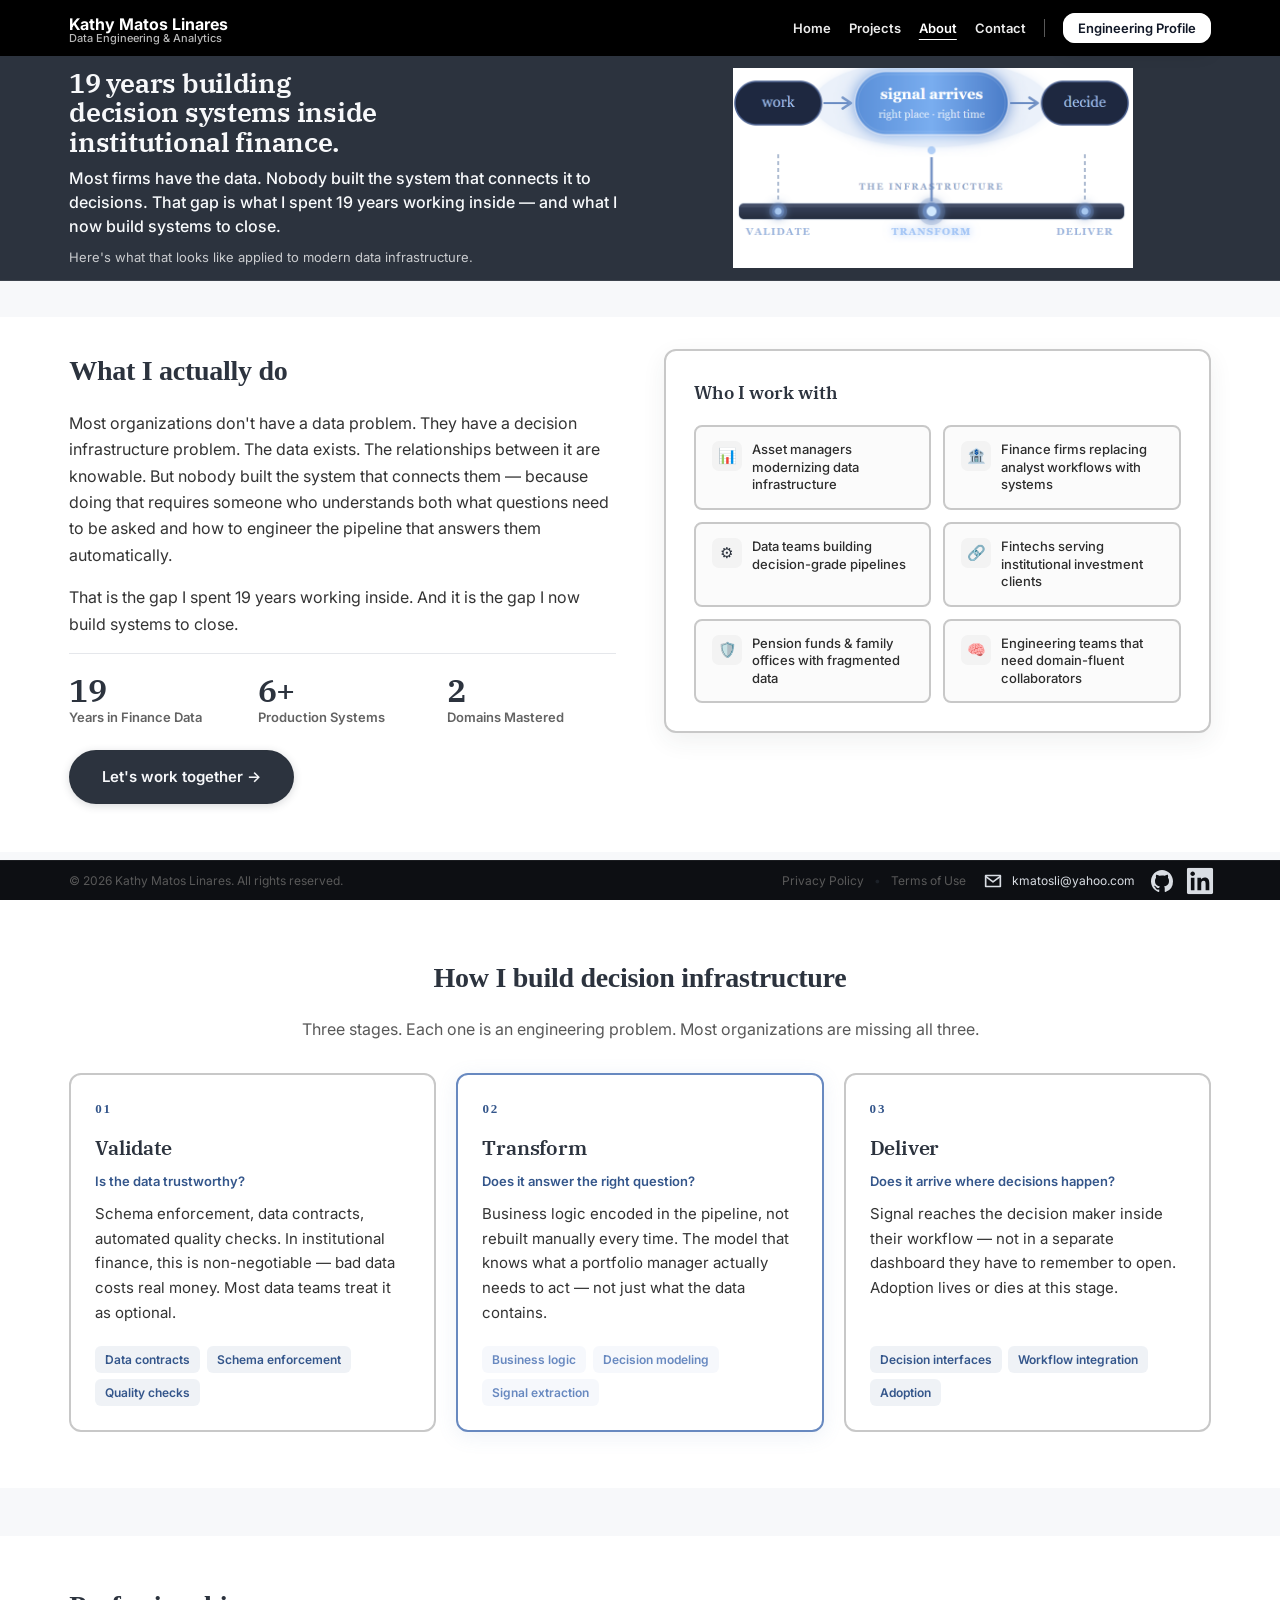
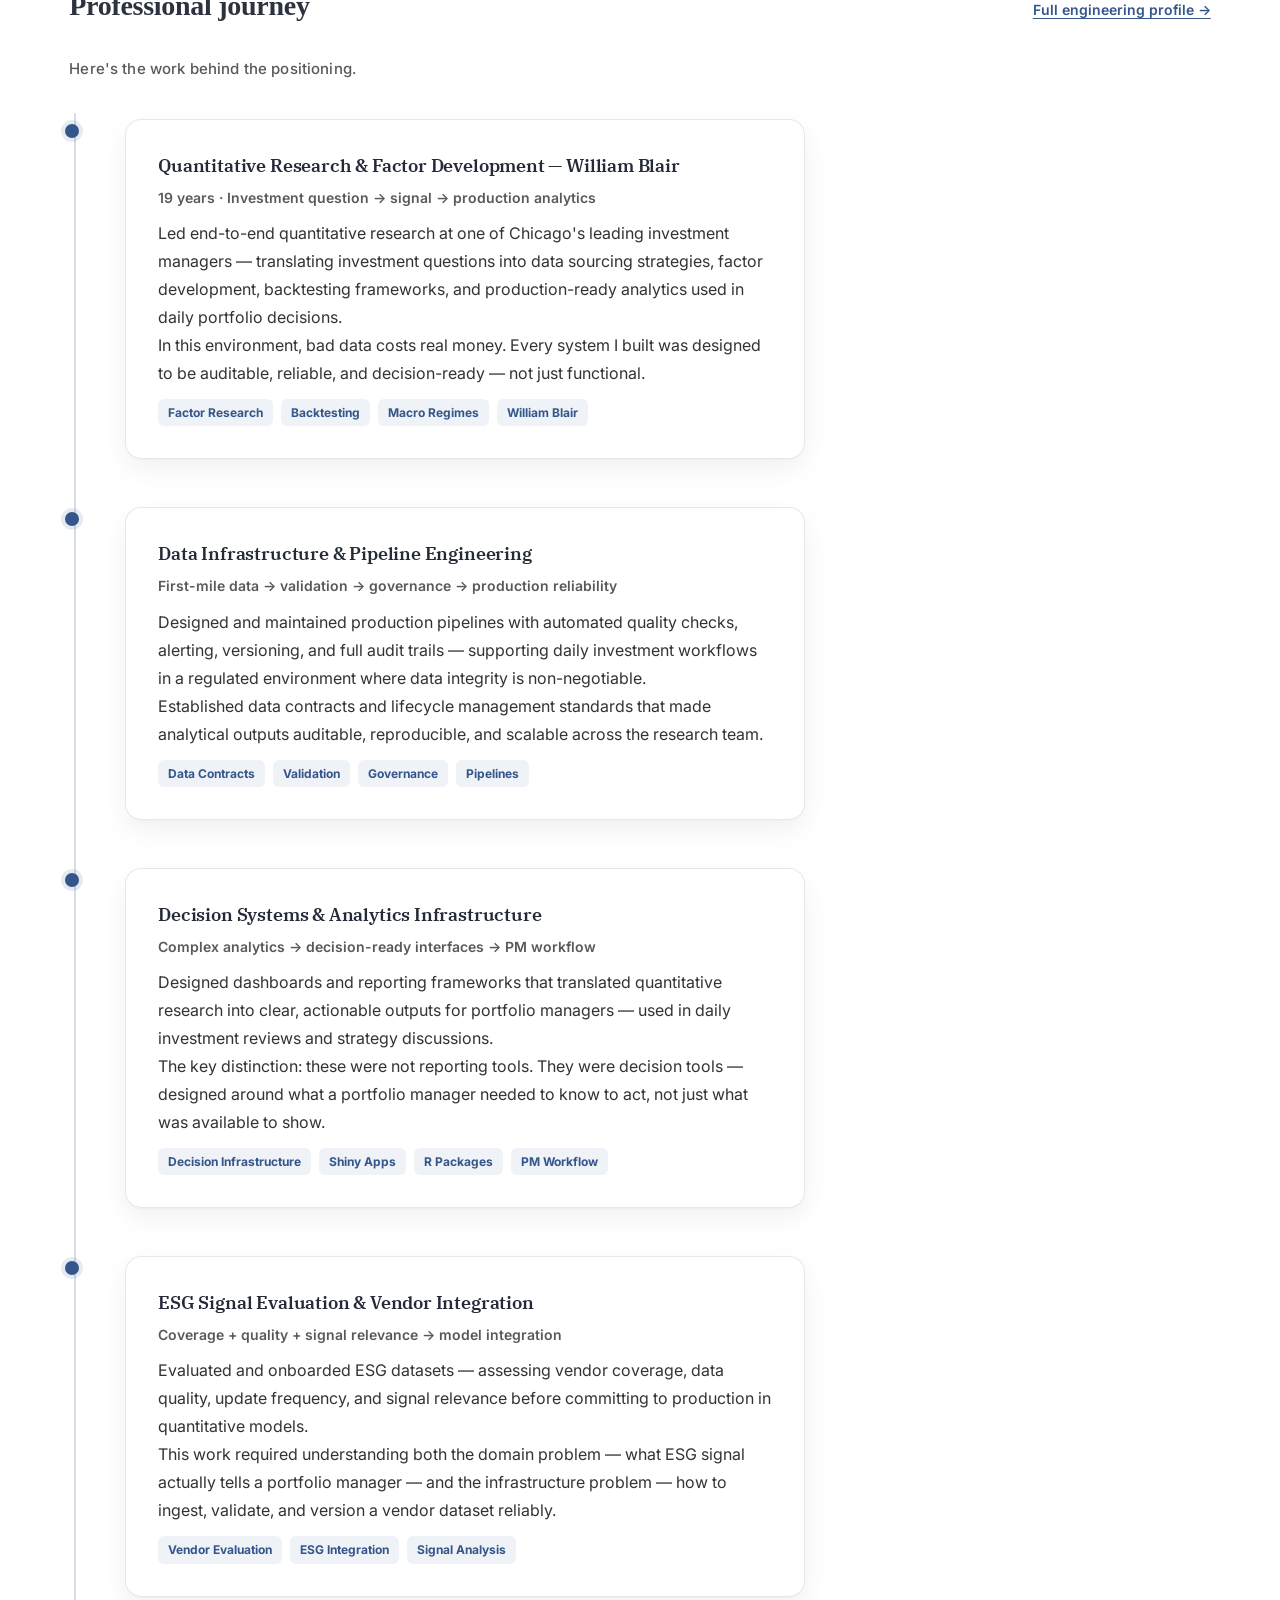
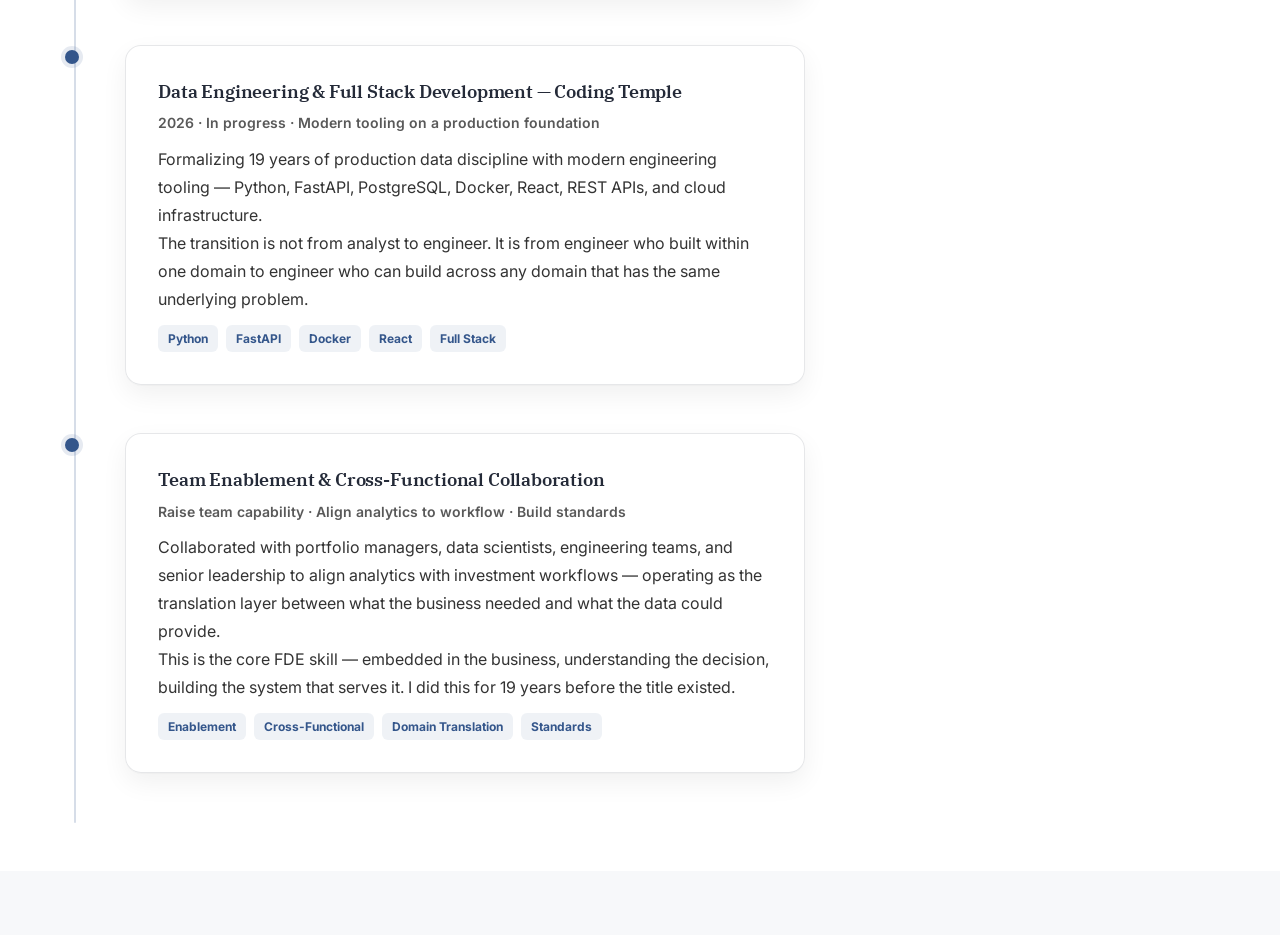
==== commit 6edab52c: "site: refine portfolio layout, update project cards, and add decision infrastructure visuals" ====
--- a/about.html
+++ b/about.html
@@ -6,24 +6,28 @@
     <meta name="viewport" content="width=device-width, initial-scale=1.0" />
     <title>About | Kathy Matos Linares</title>
 
-    <!-- Shared site CSS -->
+    <link rel="preconnect" href="https://fonts.googleapis.com" />
+    <link rel="preconnect" href="https://fonts.gstatic.com" crossorigin />
+    <link
+      href="https://fonts.googleapis.com/css2?family=Inter:wght@400;500;600;700&family=IBM+Plex+Serif:wght@400;500;600&display=swap"
+      rel="stylesheet"
+    />
+
     <link rel="stylesheet" href="css/base.css" />
     <link rel="stylesheet" href="css/layout.css" />
+    <link rel="stylesheet" href="css/components/architecture.css" />
     <link rel="stylesheet" href="css/pages.css" />
     <link rel="stylesheet" href="css/responsive.css" />
-
-    <!-- Components -->
+    <link rel="stylesheet" href="css/components/ui.css" />
     <link rel="stylesheet" href="css/components/header.css" />
     <link rel="stylesheet" href="css/components/hero.css" />
+    <link rel="stylesheet" href="css/components/project.css" />
     <link rel="stylesheet" href="css/components/timeline.css" />
     <link rel="stylesheet" href="css/components/footer.css" />
-
-    <!-- Page-specific -->
     <link rel="stylesheet" href="css/about.css" />
   </head>
 
   <body class="page-about">
-    <!-- Header (shared across site; do not modify header.css) -->
     <header class="site-header" role="banner">
       <nav class="container header-inner" aria-label="Primary Navigation">
         <div class="brand">
@@ -32,15 +36,12 @@
             <span class="brand-subtitle">Data Engineering &amp; Analytics</span>
           </a>
         </div>
-
         <ul class="navlinks">
           <li><a href="index.html">Home</a></li>
           <li><a href="projects.html">Projects</a></li>
           <li><a href="about.html" aria-current="page">About</a></li>
           <li><a href="contact.html">Contact</a></li>
-
           <li class="nav-divider" aria-hidden="true"></li>
-
           <li>
             <a class="navlink--resume" href="resume.html"
               >Engineering Profile</a
@@ -51,107 +52,135 @@
     </header>
 
     <main>
-      <!-- HERO (compact, no right side) -->
-      <section class="hero hero-dark" aria-labelledby="about-hero-title">
+      <!-- ============================================================
+         HERO
+         Left: headline + subtitle with open loop
+         Right: problem statement pull quote (Option A)
+         No CTA — nav handles navigation
+         Hero height inherits from hero.css — no override
+      ============================================================ -->
+      <section class="hero" aria-labelledby="hero-title">
         <div class="container hero-inner">
-          <div class="hero-left">
-            <h1 id="about-hero-title">
-              Data Engineering is Software Engineering
+          <div class="hero-text">
+            <h1 id="hero-title" class="hero-title">
+              19 years building decision systems inside institutional finance.
             </h1>
-
-            <p class="hero-subtext">
-              I approach data problems with an engineer's mindset. It's not just
-              about moving data from A to B; it's about reliability,
-              observability, and scalability.
+            <p class="hero-subtitle">
+              Most firms have the data. Nobody built the system that connects it
+              to decisions. That gap is what I spent 19 years working inside —
+              and what I now build systems to close.
             </p>
-
-            <p class="hero-subtext">
-              Whether it's setting up CI/CD pipelines for data models, enforcing
-              strict schemas, or optimizing query performance, I ensure the
-              foundation is solid so the insights are trustworthy.
+            <p class="hero-specialization">
+              Here's what that looks like applied to modern data infrastructure.
             </p>
-
-            <div class="hero-actions">
-              <a class="btn btn-primary" href="contact.html">
-                Let's discuss your data infrastructure
+          </div>
+
+          <!-- Right column: decision infrastructure SVG -->
+          <div class="hero-visual" aria-label="Decision infrastructure diagram">
+            <img
+              class="hero-logo"
+              src="assets/images/decision-infrastructure.png"
+              alt="Signal travels from data through infrastructure to reach the decision — no friction, right place, right time."
+            />
+          </div>
+        </div>
+      </section>
+
+      <!-- ============================================================
+         WHAT I ACTUALLY DO
+         Positioning statement + stats + who I work with + CTA
+         CTA lives HERE — not at the bottom of the timeline
+      ============================================================ -->
+      <section
+        class="about-section about-philosophy"
+        aria-labelledby="positioning-title"
+      >
+        <div class="container about-grid">
+          <div class="about-col-left">
+            <h2 id="positioning-title">What I actually do</h2>
+
+            <p class="about-lede">
+              Most organizations don't have a data problem. They have a decision
+              infrastructure problem. The data exists. The relationships between
+              it are knowable. But nobody built the system that connects them —
+              because doing that requires someone who understands both what
+              questions need to be asked and how to engineer the pipeline that
+              answers them automatically.
+            </p>
+
+            <p class="about-lede">
+              That is the gap I spent 19 years working inside. And it is the gap
+              I now build systems to close.
+            </p>
+
+            <div class="about-stats" role="list" aria-label="Key metrics">
+              <div class="stat" role="listitem">
+                <div class="stat-value">19</div>
+                <div class="stat-label">Years in Finance Data</div>
+              </div>
+              <div class="stat" role="listitem">
+                <div class="stat-value">6+</div>
+                <div class="stat-label">Production Systems</div>
+              </div>
+              <div class="stat" role="listitem">
+                <div class="stat-value">2</div>
+                <div class="stat-label">Domains Mastered</div>
+              </div>
+            </div>
+
+            <!-- CTA immediately after stats — primary conversion point -->
+            <div class="about-primary-cta">
+              <a class="btn btn-about-primary" href="contact.html">
+                Let's work together →
               </a>
             </div>
           </div>
-        </div>
-      </section>
-
-      <!-- TECHNICAL PHILOSOPHY + CORE COMPETENCIES -->
-      <section
-        class="about-section about-philosophy"
-        aria-labelledby="tech-philosophy-title"
-      >
-        <div class="container about-grid">
-          <!-- Left -->
-          <div class="about-col-left">
-            <h2 id="tech-philosophy-title">Technical Philosophy</h2>
-
-            <p class="about-lede">
-              Data engineering is not just about moving bytes; it's about
-              ensuring reliability, scalability, and actionability. My approach
-              focuses on robust architecture, automated testing, and clear
-              observability to transform raw chaos into structured insight.
-            </p>
-
-            <div class="about-stats" role="list" aria-label="Key metrics">
-              <div class="stat" role="listitem">
-                <div class="stat-value">5+</div>
-                <div class="stat-label">Years Experience</div>
-              </div>
-
-              <div class="stat" role="listitem">
-                <div class="stat-value">20+</div>
-                <div class="stat-label">Pipelines Built</div>
-              </div>
-
-              <div class="stat" role="listitem">
-                <div class="stat-value">100%</div>
-                <div class="stat-label">Automation</div>
-              </div>
-            </div>
-          </div>
-
-          <!-- Right -->
+
           <div class="about-col-right">
             <div
               class="card competencies"
-              aria-labelledby="core-competencies-title"
-            >
-              <h3 id="core-competencies-title">Core Competencies</h3>
-
+              aria-labelledby="who-this-is-for-title"
+            >
+              <h3 id="who-this-is-for-title">Who I work with</h3>
               <div class="competency-grid">
                 <div class="competency">
-                  <span class="competency-icon" aria-hidden="true">🐍</span>
-                  <span class="competency-text">Python &amp; SQL</span>
-                </div>
-
+                  <span class="competency-icon" aria-hidden="true">📊</span>
+                  <span class="competency-text"
+                    >Asset managers modernizing data infrastructure</span
+                  >
+                </div>
                 <div class="competency">
-                  <span class="competency-icon" aria-hidden="true">🐳</span>
-                  <span class="competency-text">Docker &amp; K8s</span>
-                </div>
-
+                  <span class="competency-icon" aria-hidden="true">🏦</span>
+                  <span class="competency-text"
+                    >Finance firms replacing analyst workflows with
+                    systems</span
+                  >
+                </div>
                 <div class="competency">
-                  <span class="competency-icon" aria-hidden="true">☁️</span>
-                  <span class="competency-text">AWS / Azure</span>
-                </div>
-
+                  <span class="competency-icon" aria-hidden="true">⚙️</span>
+                  <span class="competency-text"
+                    >Data teams building decision-grade pipelines</span
+                  >
+                </div>
                 <div class="competency">
-                  <span class="competency-icon" aria-hidden="true">🗄️</span>
-                  <span class="competency-text">PostgreSQL / NoSQL</span>
-                </div>
-
+                  <span class="competency-icon" aria-hidden="true">🔗</span>
+                  <span class="competency-text"
+                    >Fintechs serving institutional investment clients</span
+                  >
+                </div>
                 <div class="competency">
-                  <span class="competency-icon" aria-hidden="true">⌨️</span>
-                  <span class="competency-text">Bash &amp; Linux</span>
-                </div>
-
+                  <span class="competency-icon" aria-hidden="true">🛡️</span>
+                  <span class="competency-text"
+                    >Pension funds &amp; family offices with fragmented
+                    data</span
+                  >
+                </div>
                 <div class="competency">
-                  <span class="competency-icon" aria-hidden="true">🔁</span>
-                  <span class="competency-text">CI/CD (GitHub Actions)</span>
+                  <span class="competency-icon" aria-hidden="true">🧠</span>
+                  <span class="competency-text"
+                    >Engineering teams that need domain-fluent
+                    collaborators</span
+                  >
                 </div>
               </div>
             </div>
@@ -159,217 +188,277 @@
         </div>
       </section>
 
-      <!-- PROFESSIONAL JOURNEY (timeline) — substituted with your real capability areas -->
+      <!-- ============================================================
+         HOW I BUILD IT — three stage workflow
+         Bridge between positioning and proof
+         Inserted between about-philosophy and about-journey
+      ============================================================ -->
+      <section
+        class="about-section about-workflow"
+        aria-labelledby="workflow-title"
+      >
+        <div class="container">
+          <div class="about-workflow-header">
+            <h2 id="workflow-title">How I build decision infrastructure</h2>
+            <p class="about-workflow-subtitle">
+              Three stages. Each one is an engineering problem. Most
+              organizations are missing all three.
+            </p>
+          </div>
+
+          <div class="about-workflow-grid" role="list">
+            <!-- Stage 01: Validate -->
+            <article class="workflow-card" role="listitem">
+              <div class="workflow-card-number">01</div>
+              <h3 class="workflow-card-title">Validate</h3>
+              <p class="workflow-card-question">Is the data trustworthy?</p>
+              <p class="workflow-card-desc">
+                Schema enforcement, data contracts, automated quality checks. In
+                institutional finance, this is non-negotiable — bad data costs
+                real money. Most data teams treat it as optional.
+              </p>
+              <div class="workflow-card-tags">
+                <span class="workflow-tag">Data contracts</span>
+                <span class="workflow-tag">Schema enforcement</span>
+                <span class="workflow-tag">Quality checks</span>
+              </div>
+            </article>
+
+            <!-- Stage 02: Transform — highlighted as focal point -->
+            <article
+              class="workflow-card workflow-card--featured"
+              role="listitem"
+            >
+              <div class="workflow-card-number workflow-card-number--featured">
+                02
+              </div>
+              <h3 class="workflow-card-title">Transform</h3>
+              <p class="workflow-card-question">
+                Does it answer the right question?
+              </p>
+              <p class="workflow-card-desc">
+                Business logic encoded in the pipeline, not rebuilt manually
+                every time. The model that knows what a portfolio manager
+                actually needs to act — not just what the data contains.
+              </p>
+              <div class="workflow-card-tags">
+                <span class="workflow-tag">Business logic</span>
+                <span class="workflow-tag">Decision modeling</span>
+                <span class="workflow-tag">Signal extraction</span>
+              </div>
+            </article>
+
+            <!-- Stage 03: Deliver -->
+            <article class="workflow-card" role="listitem">
+              <div class="workflow-card-number">03</div>
+              <h3 class="workflow-card-title">Deliver</h3>
+              <p class="workflow-card-question">
+                Does it arrive where decisions happen?
+              </p>
+              <p class="workflow-card-desc">
+                Signal reaches the decision maker inside their workflow — not in
+                a separate dashboard they have to remember to open. Adoption
+                lives or dies at this stage.
+              </p>
+              <div class="workflow-card-tags">
+                <span class="workflow-tag">Decision interfaces</span>
+                <span class="workflow-tag">Workflow integration</span>
+                <span class="workflow-tag">Adoption</span>
+              </div>
+            </article>
+          </div>
+        </div>
+      </section>
+
+      <!-- ============================================================
+         PROFESSIONAL JOURNEY
+         Bridge line creates scroll motivation before timeline
+         Timeline is proof — not the conversion path
+      ============================================================ -->
       <section
         class="about-section about-journey"
         aria-labelledby="professional-journey-title"
       >
         <div class="container">
           <div class="section-header">
-            <h2 id="professional-journey-title">Professional Journey</h2>
-            <a class="section-link" href="resume.html">View Full Resume →</a>
-          </div>
+            <h2 id="professional-journey-title">Professional journey</h2>
+            <a class="section-link" href="resume.html"
+              >Full engineering profile →</a
+            >
+          </div>
+
+          <!-- Bridge: tells viewer what the timeline proves -->
+          <p class="about-journey-bridge">
+            Here's the work behind the positioning.
+          </p>
 
           <div class="timeline" aria-label="Professional capabilities timeline">
-            <!-- LEFT -->
             <article class="timeline-item timeline-item--left">
               <div class="timeline-card">
                 <h3 class="timeline-role">
-                  Quantitative Research &amp; Portfolio Analytics
+                  Quantitative Research &amp; Factor Development — William Blair
                 </h3>
                 <p class="timeline-meta">
-                  Investment research → factor design → decision-ready outputs
-                </p>
-
-                <p class="timeline-desc">
-                  • Led end-to-end quantitative research initiatives,
-                  translating investment questions into data sourcing, factor
-                  development, testing, and production-ready analytics that
-                  informed stock selection, sector allocation, and regional
-                  strategy decisions.
-                </p>
-                <p class="timeline-desc">
-                  • Developed quantitative factors for multifactor models and
-                  evaluated signal performance, persistence, correlations, and
-                  regime behavior to support robust model construction.
-                </p>
-                <p class="timeline-desc">
-                  • Synthesized model output into repeatable sector and regional
-                  strategy frameworks, integrating macroeconomic, industry,
-                  thematic, and ESG inputs.
-                </p>
-
-                <div class="timeline-tags" aria-label="Themes">
+                  19 years · Investment question → signal → production analytics
+                </p>
+                <p class="timeline-desc">
+                  Led end-to-end quantitative research at one of Chicago's
+                  leading investment managers — translating investment questions
+                  into data sourcing strategies, factor development, backtesting
+                  frameworks, and production-ready analytics used in daily
+                  portfolio decisions.
+                </p>
+                <p class="timeline-desc">
+                  In this environment, bad data costs real money. Every system I
+                  built was designed to be auditable, reliable, and
+                  decision-ready — not just functional.
+                </p>
+                <div class="timeline-tags">
                   <span class="tag">Factor Research</span>
                   <span class="tag">Backtesting</span>
-                  <span class="tag">Regimes</span>
-                </div>
-              </div>
-            </article>
-
-            <!-- RIGHT -->
+                  <span class="tag">Macro Regimes</span>
+                  <span class="tag">William Blair</span>
+                </div>
+              </div>
+            </article>
+
             <article class="timeline-item timeline-item--right">
               <div class="timeline-card">
                 <h3 class="timeline-role">
-                  Data Strategy, Governance &amp; Infrastructure
+                  Data Infrastructure &amp; Pipeline Engineering
                 </h3>
                 <p class="timeline-meta">
-                  First-mile data → validation → production reliability
-                </p>
-
-                <p class="timeline-desc">
-                  • Led first-mile data discovery, validation, and onboarding
-                  for internal / third-party datasets, ensuring relevance,
-                  integrity, and readiness for quantitative research.
-                </p>
-                <p class="timeline-desc">
-                  • Designed and maintained production pipelines with automated
-                  quality checks, alerting, and governance practices, improving
-                  reliability and reducing operational risk in day-to-day
-                  investment workflows.
-                </p>
-                <p class="timeline-desc">
-                  • Established standards for validation, documentation,
-                  versioning, and lifecycle management to support auditable and
-                  scalable analytics.
-                </p>
-
-                <div class="timeline-tags" aria-label="Themes">
-                  <span class="tag">Data Quality</span>
+                  First-mile data → validation → governance → production
+                  reliability
+                </p>
+                <p class="timeline-desc">
+                  Designed and maintained production pipelines with automated
+                  quality checks, alerting, versioning, and full audit trails —
+                  supporting daily investment workflows in a regulated
+                  environment where data integrity is non-negotiable.
+                </p>
+                <p class="timeline-desc">
+                  Established data contracts and lifecycle management standards
+                  that made analytical outputs auditable, reproducible, and
+                  scalable across the research team.
+                </p>
+                <div class="timeline-tags">
+                  <span class="tag">Data Contracts</span>
+                  <span class="tag">Validation</span>
                   <span class="tag">Governance</span>
                   <span class="tag">Pipelines</span>
                 </div>
               </div>
             </article>
 
-            <!-- LEFT -->
             <article class="timeline-item timeline-item--left">
               <div class="timeline-card">
                 <h3 class="timeline-role">
-                  Visualization, Reporting &amp; Decision Intelligence
+                  Decision Systems &amp; Analytics Infrastructure
                 </h3>
                 <p class="timeline-meta">
-                  Complex analytics → clear visuals → portfolio decisions
-                </p>
-
-                <p class="timeline-desc">
-                  • Designed advanced visualizations and dashboards to translate
-                  complex quantitative research into clear, decision-ready
-                  insights for portfolio managers and research leadership.
-                </p>
-                <p class="timeline-desc">
-                  • Standardized charting and table frameworks to create
-                  consistent visual language across investment reporting and
-                  research outputs.
-                </p>
-                <p class="timeline-desc">
-                  • Communicated analytical findings through visual narratives
-                  and executive summaries supporting investment reviews and
+                  Complex analytics → decision-ready interfaces → PM workflow
+                </p>
+                <p class="timeline-desc">
+                  Designed dashboards and reporting frameworks that translated
+                  quantitative research into clear, actionable outputs for
+                  portfolio managers — used in daily investment reviews and
                   strategy discussions.
                 </p>
-
-                <div class="timeline-tags" aria-label="Themes">
-                  <span class="tag">Dashboards</span>
-                  <span class="tag">Reporting Systems</span>
-                  <span class="tag">Executive Narrative</span>
-                </div>
-              </div>
-            </article>
-
-            <!-- RIGHT -->
+                <p class="timeline-desc">
+                  The key distinction: these were not reporting tools. They were
+                  decision tools — designed around what a portfolio manager
+                  needed to know to act, not just what was available to show.
+                </p>
+                <div class="timeline-tags">
+                  <span class="tag">Decision Infrastructure</span>
+                  <span class="tag">Shiny Apps</span>
+                  <span class="tag">R Packages</span>
+                  <span class="tag">PM Workflow</span>
+                </div>
+              </div>
+            </article>
+
             <article class="timeline-item timeline-item--right">
               <div class="timeline-card">
                 <h3 class="timeline-role">
-                  Application Development &amp; Research Tooling
+                  ESG Signal Evaluation &amp; Vendor Integration
                 </h3>
                 <p class="timeline-meta">
-                  Interactive analysis tools that scale research workflows
-                </p>
-
-                <p class="timeline-desc">
-                  • Designed and built interactive Shiny applications enabling
-                  exploratory analysis of factor behavior, portfolio exposures,
-                  ESG signals, and strategy outcomes.
-                </p>
-                <p class="timeline-desc">
-                  • Developed and maintained internal R packages to standardize
-                  charting, table creation, and analytical workflows, increasing
-                  efficiency and reuse across research teams.
-                </p>
-                <p class="timeline-desc">
-                  • Partnered with engineering teams to evolve analytical
-                  platforms and deliver high-quality, user-facing research
-                  tools.
-                </p>
-
-                <div class="timeline-tags" aria-label="Themes">
-                  <span class="tag">Shiny Apps</span>
-                  <span class="tag">R Packages</span>
-                  <span class="tag">Tooling</span>
-                </div>
-              </div>
-            </article>
-
-            <!-- LEFT -->
+                  Coverage + quality + signal relevance → model integration
+                </p>
+                <p class="timeline-desc">
+                  Evaluated and onboarded ESG datasets — assessing vendor
+                  coverage, data quality, update frequency, and signal relevance
+                  before committing to production in quantitative models.
+                </p>
+                <p class="timeline-desc">
+                  This work required understanding both the domain problem —
+                  what ESG signal actually tells a portfolio manager — and the
+                  infrastructure problem — how to ingest, validate, and version
+                  a vendor dataset reliably.
+                </p>
+                <div class="timeline-tags">
+                  <span class="tag">Vendor Evaluation</span>
+                  <span class="tag">ESG Integration</span>
+                  <span class="tag">Signal Analysis</span>
+                </div>
+              </div>
+            </article>
+
             <article class="timeline-item timeline-item--left">
               <div class="timeline-card">
-                <h3 class="timeline-role">ESG Data &amp; Vendor Evaluation</h3>
+                <h3 class="timeline-role">
+                  Data Engineering &amp; Full Stack Development — Coding Temple
+                </h3>
                 <p class="timeline-meta">
-                  Coverage + quality + signal relevance for model integration
-                </p>
-
-                <p class="timeline-desc">
-                  • Evaluated and onboarded ESG datasets by assessing vendor
-                  coverage, data quality, and signal relevance, supporting
-                  integration of ESG inputs into quantitative models.
-                </p>
-                <p class="timeline-desc">
-                  • Analyzed ESG signal behavior and interactions with
-                  traditional factors to inform model design and investment
-                  decision-making.
-                </p>
-                <p class="timeline-desc">
-                  • Collaborated on ESG-focused visualization design to clearly
-                  communicate ESG exposures, trends, and model implications.
-                </p>
-
-                <div class="timeline-tags" aria-label="Themes">
-                  <span class="tag">Vendor Review</span>
-                  <span class="tag">Signal Analysis</span>
-                  <span class="tag">ESG Integration</span>
-                </div>
-              </div>
-            </article>
-
-            <!-- RIGHT -->
+                  2026 · In progress · Modern tooling on a production foundation
+                </p>
+                <p class="timeline-desc">
+                  Formalizing 19 years of production data discipline with modern
+                  engineering tooling — Python, FastAPI, PostgreSQL, Docker,
+                  React, REST APIs, and cloud infrastructure.
+                </p>
+                <p class="timeline-desc">
+                  The transition is not from analyst to engineer. It is from
+                  engineer who built within one domain to engineer who can build
+                  across any domain that has the same underlying problem.
+                </p>
+                <div class="timeline-tags">
+                  <span class="tag">Python</span>
+                  <span class="tag">FastAPI</span>
+                  <span class="tag">Docker</span>
+                  <span class="tag">React</span>
+                  <span class="tag">Full Stack</span>
+                </div>
+              </div>
+            </article>
+
             <article class="timeline-item timeline-item--right">
               <div class="timeline-card">
                 <h3 class="timeline-role">
-                  Training, Enablement &amp; Collaboration
+                  Team Enablement &amp; Cross-Functional Collaboration
                 </h3>
                 <p class="timeline-meta">
-                  Raise team capability + align analytics to workflow
-                </p>
-
-                <p class="timeline-desc">
-                  • Trained and onboarded new hires in quantitative models, R,
-                  Shiny, and internal research tools to accelerate ramp-up and
-                  promote consistent analytical standards.
-                </p>
-                <p class="timeline-desc">
-                  • Collaborated with portfolio managers, analysts, data
-                  scientists, engineering, and senior leadership to align
-                  analytics with investment workflows and strategic goals.
-                </p>
-                <p class="timeline-desc">
-                  • Served as a trusted resource for best practices in
-                  quantitative research, data management, and analytics
-                  delivery.
-                </p>
-
-                <div class="timeline-tags" aria-label="Themes">
+                  Raise team capability · Align analytics to workflow · Build
+                  standards
+                </p>
+                <p class="timeline-desc">
+                  Collaborated with portfolio managers, data scientists,
+                  engineering teams, and senior leadership to align analytics
+                  with investment workflows — operating as the translation layer
+                  between what the business needed and what the data could
+                  provide.
+                </p>
+                <p class="timeline-desc">
+                  This is the core FDE skill — embedded in the business,
+                  understanding the decision, building the system that serves
+                  it. I did this for 19 years before the title existed.
+                </p>
+                <div class="timeline-tags">
                   <span class="tag">Enablement</span>
                   <span class="tag">Cross-Functional</span>
+                  <span class="tag">Domain Translation</span>
                   <span class="tag">Standards</span>
                 </div>
               </div>
@@ -377,11 +466,17 @@
           </div>
         </div>
       </section>
-
-      <!-- NOTE: "Let's talk" section intentionally removed to avoid duplicating footer contact -->
     </main>
 
-    <!-- Footer (shared; do not modify footer.css) -->
+    <!-- ============================================================
+     # ---- Footer (Required)
+     FIXED STRUCTURE:
+     footer.site-footer
+       > .container
+         > .footer-inner (flex row wrapper)
+           > .footer-left
+           > .footer-right
+     ============================================================ -->
     <footer class="site-footer">
       <div class="container">
         <div class="footer-inner">
@@ -401,10 +496,23 @@
               class="email-link"
               aria-label="Email Kathy"
             >
+              <svg
+                viewBox="0 0 24 24"
+                width="22"
+                height="22"
+                fill="none"
+                stroke="currentColor"
+                stroke-width="1.8"
+                stroke-linecap="round"
+                stroke-linejoin="round"
+                aria-hidden="true"
+              >
+                <path d="M4 6h16v12H4z"></path>
+                <path d="M4 7l8 6 8-6"></path>
+              </svg>
               <span>kmatosli@yahoo.com</span>
             </a>
 
-            <!-- SVG icons (no "GitHub LinkedIn" text) -->
             <a
               href="https://github.com/kmatosli"
               target="_blank"
@@ -414,15 +522,24 @@
             >
               <svg
                 viewBox="0 0 24 24"
-                width="18"
-                height="18"
+                width="22"
+                height="22"
+                fill="currentColor"
                 aria-hidden="true"
-                focusable="false"
               >
                 <path
-                  fill="currentColor"
-                  d="M12 2a10 10 0 0 0-3.16 19.49c.5.09.68-.22.68-.48v-1.7c-2.77.6-3.35-1.34-3.35-1.34-.45-1.15-1.1-1.46-1.1-1.46-.9-.62.07-.61.07-.61 1 .07 1.52 1.03 1.52 1.03.89 1.53 2.34 1.09 2.91.83.09-.65.35-1.09.63-1.34-2.21-.25-4.54-1.11-4.54-4.95 0-1.09.39-1.99 1.03-2.69-.1-.25-.45-1.27.1-2.64 0 0 .84-.27 2.75 1.03A9.6 9.6 0 0 1 12 6.84c.85 0 1.7.11 2.5.33 1.91-1.3 2.75-1.03 2.75-1.03.55 1.37.2 2.39.1 2.64.64.7 1.03 1.6 1.03 2.69 0 3.85-2.34 4.7-4.57 4.95.36.31.68.93.68 1.88v2.78c0 .27.18.58.69.48A10 10 0 0 0 12 2z"
-                />
+                  d="M12 2C6.477 2 2 6.596 2 12.253c0 4.524 2.865 8.363 6.839 9.717
+              .5.094.682-.22.682-.485 0-.24-.008-.874-.013-1.714-2.781.62-3.369-1.372-3.369-1.372
+              -.454-1.18-1.11-1.494-1.11-1.494-.907-.636.069-.623.069-.623
+              1.003.072 1.53 1.055 1.53 1.055.893 1.564 2.344 1.113 2.915.85
+              .09-.664.35-1.113.636-1.37-2.221-.26-4.555-1.138-4.555-5.063
+              0-1.118.39-2.032 1.029-2.748-.104-.262-.446-1.316.098-2.742
+              0 0 .84-.275 2.75 1.05a9.19 9.19 0 0 1 2.504-.35c.85.004 1.706.12 2.504.35
+              1.91-1.325 2.748-1.05 2.748-1.05.545 1.426.203 2.48.1 2.742
+              .64.716 1.028 1.63 1.028 2.748 0 3.934-2.338 4.8-4.566 5.055
+              .36.322.681.955.681 1.927 0 1.39-.012 2.512-.012 2.854
+              0 .268.18.584.688.485A10.27 10.27 0 0 0 22 12.253C22 6.596 17.523 2 12 2z"
+                ></path>
               </svg>
             </a>
 
@@ -435,15 +552,20 @@
             >
               <svg
                 viewBox="0 0 24 24"
-                width="18"
-                height="18"
+                width="22"
+                height="22"
+                fill="currentColor"
                 aria-hidden="true"
-                focusable="false"
               >
                 <path
-                  fill="currentColor"
-                  d="M20.45 20.45h-3.55v-5.57c0-1.33-.03-3.04-1.85-3.04-1.85 0-2.14 1.45-2.14 2.95v5.66H9.36V9h3.41v1.56h.05c.47-.9 1.62-1.85 3.34-1.85 3.57 0 4.23 2.35 4.23 5.41v6.33zM5.34 7.43a2.06 2.06 0 1 1 0-4.12 2.06 2.06 0 0 1 0 4.12zM7.12 20.45H3.56V9h3.56v11.45zM22 2H2a2 2 0 0 0-2 2v20a2 2 0 0 0 2 2h20a2 2 0 0 0 2-2V4a2 2 0 0 0-2-2z"
-                />
+                  d="M20.447 20.452H17.1v-5.569c0-1.328-.027-3.037-1.852-3.037
+              -1.853 0-2.136 1.445-2.136 2.939v5.667H9.655V9h3.214v1.561h.046
+              c.477-.9 1.637-1.85 3.37-1.85 3.401 0 4.167 2.37 4.167 5.455v6.286zM5.337 7.433
+              c-1.144 0-2.063-.926-2.063-2.065 0-1.138.92-2.063 2.063-2.063
+              1.14 0 2.064.925 2.064 2.063 0 1.139-.925 2.065-2.064 2.065zM6.956 20.452H3.717V9h3.239v11.452zM22.225 0H1.771
+              C.792 0 0 .774 0 1.727v20.545C0 23.227.792 24 1.771 24h20.451
+              C23.2 24 24 23.227 24 22.273V1.727C24 .774 23.2 0 22.222 0h.003z"
+                ></path>
               </svg>
             </a>
           </div>
--- a/css/layout.css
+++ b/css/layout.css
@@ -1,3 +1,6 @@
+Layout · CSS
+Copy
+
 /* ============================================================
    FILE: layout.css
    PURPOSE:
@@ -5,25 +8,13 @@
    - Header normal flow
    - Footer fixed to bottom
    - Main fills remaining space safely (reserves footer height)
-   - Does NOT own component “look” (colors, typography, buttons, etc.)
+   - Does NOT own component "look" (colors, typography, buttons, etc.)
    ============================================================ */
-
-/* ============================================================
-   TOC (search tokens):
-   - Tokens: :root
-   - Container: .container
-   - Header layout: .site-header .header-inner
-   - Main layout: main
-   - Hero layout: .hero-inner
-   - Panels layout: .home-panels .home-panels-inner .tabpanels
-   - Projects layout: .projects-grid .project.card
-   - Footer layout: .site-footer
-   ============================================================ */
-
+ 
 /* =========================
    Tokens
    ========================= */
-
+ 
 :root {
   --header-h: 64px;
   --footer-h: 44px;
@@ -31,7 +22,6 @@
 
 /* =========================
    Global container
-   - Single source of truth for header/footer alignment
    ========================= */
 
 .container {
@@ -57,8 +47,7 @@
 }
 
 /* =========================
-   Main (viewport fit + footer-safe)
-   - Footer is fixed, so reserve space with padding-bottom
+   Main (default — allow scroll)
    ========================= */
 
 main {
@@ -80,7 +69,6 @@
 
 /* =========================
    Panels containment
-   - Prevent parent containers from forcing extra height
    ========================= */
 
 .home-panels-inner,
@@ -90,7 +78,6 @@
 
 /* =========================
    Projects layout
-   - Prevent cards from stretching taller than content
    ========================= */
 
 .projects-grid {
@@ -119,17 +106,17 @@
 }
 
 /* ============================================================
-   Desktop/Laptop: strict no-scroll landing page (fits 100vh)
-   - Mobile/tablet scroll remains allowed via responsive.css
+   Desktop: strict no-scroll landing page (fits 100vh)
+   Exceptions for long-form pages are inside this block.
    ============================================================ */
 @media (min-width: 901px) {
+  /* Default: no-scroll for homepage */
   html,
   body {
     height: 100%;
     overflow: hidden;
   }
 
-  /* Reduce chrome height slightly for smaller laptops */
   :root {
     --header-h: 56px;
     --footer-h: 40px;
@@ -151,12 +138,10 @@
     min-height: var(--header-h);
   }
 
-  /* Hero remains content-sized */
   .hero {
     flex: 0 0 auto;
   }
 
-  /* Panels absorb remaining height */
   .home-panels {
     flex: 1;
     min-height: 0;
@@ -169,74 +154,137 @@
     min-height: 0;
   }
 
-  /* Tabs do not grow */
   .tabs {
     flex: 0 0 auto;
   }
 
-  /* Projects row fills leftover height */
   .projects-grid {
     flex: 1;
     min-height: 0;
-    align-items: stretch;
+    align-items: flex-start;
   }
 
   .project.card {
     align-self: stretch;
+    height: auto;
+  }
+
+  /* Homepage: equal height cards using grid rows */
+  .page-home .projects-grid {
+    display: grid;
+    grid-template-columns: repeat(3, 1fr);
+    align-items: start;
+    flex: unset;
+    gap: 16px;
+  }
+
+  .page-home .project.card {
     height: 100%;
+    align-self: stretch;
   }
 
   .site-footer {
     height: var(--footer-h);
   }
 
-
-   /* ============================================================
-     PROJECTS PAGE ONLY: allow scroll
-     ============================================================ */
-
-  /* allow the document to scroll on projects */
+  /* ============================================================
+     PROJECTS PAGE — allow scroll
+     ============================================================ */
   .page-projects {
     overflow-y: auto;
   }
 
-  /* make main a normal block container so content can extend */
   .page-projects main {
     height: auto;
     overflow: visible;
     display: block;
     min-height: 0;
-    padding-bottom: calc(var(--footer-h) + 24px); /* prevents last cards hiding behind fixed footer */
-  }
-
-  /* projects grid should wrap onto new rows */
+    padding-bottom: calc(var(--footer-h) + 24px);
+  }
+
   .page-projects .projects-grid {
-    flex: initial;          /* neutralize the flex-fill rules */
+    flex: initial;
     min-height: initial;
     align-items: flex-start;
-    flex-wrap: wrap;        /* IMPORTANT: allows additional cards to wrap */
+    flex-wrap: wrap;
   }
 
   .page-projects .project.card {
     height: auto;
     align-self: flex-start;
-}
-
+  }
+
+  /* ============================================================
+     CONTACT PAGE — allow scroll
+     ============================================================ */
+  .page-contact {
+    overflow-y: auto;
+  }
+
+  .page-contact main {
+    height: auto;
+    overflow: visible;
+    display: block;
+    min-height: 0;
+    padding-bottom: calc(var(--footer-h) + 24px);
+  }
+
+  /* ============================================================
+     ABOUT PAGE — allow scroll
+     Must be inside this media block to override html/body above
+     ============================================================ */
+  html:has(body.page-about) {
+    height: auto !important;
+    overflow-y: auto !important;
+  }
+
+  body.page-about {
+    height: auto !important;
+    overflow-y: auto !important;
+  }
+
+  body.page-about main {
+    height: auto !important;
+    overflow: visible !important;
+    display: block !important;
+    min-height: 0;
+    padding-bottom: calc(var(--footer-h) + 24px);
+  }
+
+  /* ============================================================
+     RESUME PAGE — allow scroll
+     ============================================================ */
+  html:has(body.page-resume) {
+    height: auto !important;
+    overflow-y: auto !important;
+  }
+
+  body.page-resume {
+    height: auto !important;
+    overflow-y: auto !important;
+  }
+
+  body.page-resume main {
+    height: auto !important;
+    overflow: visible !important;
+    display: block !important;
+    min-height: 0;
+    padding-bottom: calc(var(--footer-h) + 24px);
+  }
+}
 
 /* ============================================================
-   ABOUT PAGE ONLY: allow scroll
+   Mobile fallback — about and resume scroll at all sizes
    ============================================================ */
-
-/* allow the document to scroll on about */
-.page-about {
+.page-about,
+.page-resume {
   overflow-y: auto;
 }
 
-/* make main a normal block container so content can extend */
-.page-about main {
+.page-about main,
+.page-resume main {
   height: auto;
   overflow: visible;
   display: block;
-  min-height: 0;
-  padding-bottom: calc(var(--footer-h) + 24px); /* keeps content above fixed footer */
-}+  padding-bottom: calc(var(--footer-h, 44px) + 24px);
+}
--- a/css/components/architecture.css
+++ b/css/components/architecture.css
@@ -0,0 +1,70 @@
+/* ============================================================
+   # ---- Architecture Visual Strip (Engineering Profile) ----
+   - Centered, narrower than body text (Option B)
+   - Text arrows between nodes (Option A)
+   - Subtle hover only
+   ============================================================ */
+
+.arch-visual {
+  margin: 18px 0 22px 0; /* breathing room under title */
+}
+
+.arch-visual-inner {
+  /* Option B: narrower and centered */
+  width: min(760px, 86%);
+  margin: 0 auto;
+
+  display: flex;
+  align-items: center;
+  justify-content: center;
+  flex-wrap: wrap; /* allows wrap on smaller screens */
+  gap: 10px;
+}
+
+.arch-chip {
+  font-family: var(--font-sans);
+  font-weight: 700;
+  font-size: 12px;
+  letter-spacing: 0.01em;
+
+  background: #fff;
+  color: rgba(44, 51, 62, 0.88);
+  border: 1px solid rgba(44, 51, 62, 0.14);
+  border-radius: 999px;
+
+  padding: 10px 12px;
+  display: inline-flex;
+  align-items: center;
+
+  transition:
+    transform 0.12s ease,
+    border-color 0.12s ease,
+    background 0.12s ease;
+}
+
+.arch-visual {
+  margin: 14px 0 16px 0;
+}
+
+.arch-chip--accent {
+  border-color: rgba(52, 86, 139, 0.55); /* ClassicBlue */
+  background: rgba(104, 137, 192, 0.12); /* Provence tint */
+  color: rgba(44, 51, 62, 0.92);
+}
+
+.arch-arrow {
+  font-family: var(--font-sans);
+  font-weight: 800;
+  color: rgba(124, 132, 136, 0.65); /* Monument-ish */
+  user-select: none;
+}
+
+/* Subtle hover only */
+.arch-chip:hover {
+  transform: translateY(-1px);
+  border-color: rgba(44, 51, 62, 0.22);
+}
+
+.arch-chip--accent:hover {
+  border-color: rgba(52, 86, 139, 0.78);
+}
--- a/css/components/ui.css
+++ b/css/components/ui.css
@@ -0,0 +1,72 @@
+/* Button primitives (reusable across site) */
+.btn {
+  display: inline-block;
+  padding: 10px 14px;
+  border-radius: 12px;
+  font-family: var(--font-sans);
+  font-weight: 600;
+  font-size: 13px;
+  text-decoration: none;
+}
+
+.btn-primary {
+  background: var(--k-blue-1); /* Classic Blue */
+  color: var(--k-bg);
+}
+
+.btn-primary:hover,
+.btn-primary:focus {
+  background: var(--k-blue-2); /* Provence */
+  color: var(--k-bg);
+}
+
+.btn-secondary {
+  background: transparent;
+  color: var(--k-bg);
+  border: 1px solid rgba(229, 231, 235, 0.35); /* LightGrey subtle */
+}
+
+.btn-secondary:hover,
+.btn-secondary:focus {
+  background: var(--k-blue-2); /* Provence */
+  color: var(--k-bg);
+}
+
+.tag {
+  font-family: var(--font-sans);
+  font-size: 12px;
+  font-weight: 600;
+  color: rgba(255, 255, 255, 0.85);
+  border: 1px solid rgba(255, 255, 255, 0.22);
+  background: rgba(255, 255, 255, 0.06);
+  padding: 7px 10px;
+  border-radius: 999px;
+}
+
+.section-title {
+  font-family: var(--font-serif);
+  font-weight: 600;
+  font-size: 18px;
+  margin: 0;
+  color: var(--k-ink);
+}
+
+.section-link {
+  font-family: var(--font-sans);
+  font-weight: 600;
+  font-size: 13px;
+  text-decoration: none;
+  color: var(--k-blue-1);
+}
+
+.section-link:hover {
+  text-decoration: underline;
+  text-underline-offset: 5px;
+}
+
+.section-kicker {
+  font-family: var(--font-sans);
+  font-size: 12px;
+  font-weight: 600;
+  color: rgba(44, 51, 62, 0.65);
+}
--- a/css/components/project.css
+++ b/css/components/project.css
@@ -0,0 +1,270 @@
+/* ============================================================
+   FILE: project.css
+   CHANGES FROM ORIGINAL:
+   - Increased card padding so cards feel bigger
+   - Increased padding-bottom to 48px so absolute CTA never
+     overlaps tags regardless of how many tags there are
+   - Slightly larger typography for better readability
+   - All other rules preserved exactly
+   ============================================================ */
+
+/* =========================
+   Card shell
+   ========================= */
+
+.project.card {
+  border: 1px solid rgba(44, 51, 62, 0.12);
+  border-radius: 14px;
+  background: #fff;
+  transition:
+    transform 0.18s ease,
+    box-shadow 0.18s ease,
+    border-color 0.18s ease;
+  box-shadow: 0 10px 24px rgba(0, 0, 0, 0.08);
+
+  padding: 20px;
+  align-self: flex-start;
+  overflow: visible;
+  height: auto;
+  min-height: 0;
+
+  /* anchor the absolute CTA */
+  position: relative;
+}
+
+.project.card:hover {
+  transform: translateY(-2px);
+  box-shadow: 0 14px 30px rgba(0, 0, 0, 0.12);
+  border-color: rgba(44, 51, 62, 0.22);
+}
+
+/* =========================
+   Icon chip
+   ========================= */
+
+.project-icon {
+  width: 36px;
+  height: 36px;
+  border-radius: 10px;
+  background: rgba(104, 137, 192, 0.16);
+  display: inline-flex;
+  align-items: center;
+  justify-content: center;
+  margin: 0 0 6px 0;
+}
+
+.project-icon svg {
+  width: 16px;
+  height: 16px;
+  stroke: currentColor;
+  fill: none;
+  stroke-width: 1.6;
+  display: block;
+}
+
+/* =========================
+   Card header row (icon + title)
+   ========================= */
+
+.project-head {
+  display: flex;
+  align-items: center;
+  gap: 10px;
+  margin: 0 0 8px 0;
+}
+
+.project-head .project-icon {
+  margin: 0;
+  flex: 0 0 auto;
+}
+
+.project-head .project-title {
+  margin: 0;
+  white-space: nowrap;
+  overflow: hidden;
+  text-overflow: ellipsis;
+  min-width: 0;
+}
+
+/* =========================
+   Typography
+   ========================= */
+
+.project-title {
+  font-family: var(--font-sans);
+  font-weight: 700;
+  font-size: 15px;
+  margin: 0 0 6px 0;
+  color: var(--k-ink);
+}
+
+.project-identity {
+  font-family: var(--font-sans);
+  font-size: 14px;
+  line-height: 1.45;
+  margin: 0 0 8px 0;
+  color: rgba(44, 51, 62, 0.78);
+}
+
+/* =========================
+   Highlights
+   ========================= */
+
+.project-highlights {
+  margin: 10px 0 0 0;
+  padding-left: 16px;
+  font-size: 13px;
+  line-height: 1.5;
+}
+
+.project-highlights li {
+  margin: 0;
+}
+
+.project-highlights li + li {
+  margin-top: 8px;
+}
+
+/* =========================
+   Tags
+   ========================= */
+
+.project-tags {
+  list-style: none;
+  display: flex;
+  flex-wrap: wrap;
+  gap: 6px;
+  margin: 10px 0 0 0;
+  padding: 0;
+}
+
+.project-tags:last-child {
+  margin-bottom: 0;
+}
+
+.project.card > *:last-child {
+  margin-bottom: 0;
+}
+
+.project-tags .tag {
+  font-size: 11px;
+  padding: 4px 8px;
+}
+
+.project.card .tag {
+  color: rgba(44, 51, 62, 0.85);
+  border: 1px solid rgba(44, 51, 62, 0.18);
+  background: rgba(44, 51, 62, 0.04);
+}
+
+/* ============================================================
+   HARD OVERRIDES
+   ============================================================ */
+
+.project.card {
+  min-height: 0 !important;
+  display: flex !important;
+  flex-direction: column !important;
+  padding-bottom: 18px !important;
+  height: auto !important;
+  align-self: stretch !important;
+}
+
+.project.card > *:last-child {
+  margin-bottom: 0 !important;
+  padding-bottom: 0 !important;
+}
+
+.project-highlights,
+.project-tags {
+  margin-bottom: 0 !important;
+}
+
+.project-tags {
+  padding-bottom: 0 !important;
+}
+
+/* ============================================================
+   Desktop: slightly more generous sizing
+   ============================================================ */
+
+@media (min-width: 901px) {
+  .project.card {
+    padding: 20px 22px !important;
+    padding-bottom: 18px !important;
+    display: flex !important;
+    flex-direction: column !important;
+    height: auto !important;
+    min-height: 0 !important;
+    align-self: stretch !important;
+  }
+
+  .project-head {
+    margin-bottom: 8px !important;
+  }
+
+  .project-title {
+    font-size: 15px !important;
+    margin-bottom: 6px !important;
+  }
+
+  .project-identity {
+    font-size: 14px !important;
+    line-height: 1.5 !important;
+    margin-bottom: 10px !important;
+  }
+
+  .project-highlights {
+    margin: 10px 0 0 0;
+    padding-left: 18px;
+    font-size: 13px;
+    line-height: 1.5;
+  }
+
+  .project-highlights li + li {
+    margin-top: 7px !important;
+  }
+
+  .project-tags {
+    margin-top: 10px !important;
+    gap: 6px !important;
+  }
+
+  .project-tags .tag {
+    font-size: 11px !important;
+    padding: 4px 9px !important;
+  }
+}
+
+/* =========================
+   CTA — normal flow after tags
+   margin-top: auto pushes it to bottom when card is flex column
+   ========================= */
+
+.project-cta {
+  display: block;
+  margin-top: auto;
+  padding-top: 12px;
+  font-family: var(--font-sans);
+  font-weight: 600;
+  font-size: 13px;
+  line-height: 1.1;
+  color: var(--k-blue-1);
+  text-decoration: underline;
+  text-underline-offset: 3px;
+  position: static;
+  white-space: nowrap;
+  text-align: right;
+}
+
+.project-cta:hover {
+  color: var(--k-blue-2);
+}
+
+.section-kicker {
+  margin: 0 0 10px 0;
+  font-family: var(--font-sans);
+  font-size: 13px;
+  line-height: 1.35;
+  color: rgba(44, 51, 62, 0.7);
+}
--- a/css/about.css
+++ b/css/about.css
@@ -1,434 +1,503 @@
 /* about.css
-   MODE: About Page Hero Compression — Fold Visibility Guaranteed
-
-   IMPORTANT:
-   - This file does NOT define a new hero background.
-   - The hero background MUST come from css/components/hero.css (same as homepage).
-   - Compression is achieved by:
-     1) reducing padding + margins
-     2) reducing type scale
-     3) capping hero visual height on desktop
-     4) preventing margin-collapsing artifacts
+   PHILOSOPHY:
+   - Typography is owned by base.css + hero.css — this file never overrides font sizes
+   - Hero height is owned by hero.css — this file never sets max-height on .hero
+   - This file handles: layout, spacing, pull quote, competency card, stats, CTA, timeline
 */
 
 /* ============================================================
-   Desktop scroll behavior for About
-   - If layout.css locks overflow hidden for all pages on desktop,
-     About must override to allow remaining content to scroll.
+   FORCE SCROLL ON DESKTOP
+   layout.css locks html,body overflow:hidden at 901px+
+   About is long-form. This file is only loaded on about.html.
    ============================================================ */
 @media (min-width: 901px) {
+  html {
+    overflow-y: auto !important;
+    height: auto !important;
+  }
+
   body.page-about {
-    overflow: auto;
-    height: auto;
+    overflow-y: auto !important;
+    height: auto !important;
   }
 
   body.page-about main {
-    height: auto;
-    overflow: visible;
-  }
-}
-
-/* ============================================================
-   HERO COMPRESSION (REQ-1, REQ-3, REQ-4, REQ-2)
-   ============================================================ */
-
-.page-about .hero {
-  /* REQ-1: Hero height must be capped; never 100vh */
-  min-height: unset;
+    height: auto !important;
+    overflow: visible !important;
+    display: block !important;
+    padding-bottom: calc(var(--footer-h, 80px) + 24px);
+  }
+}
+
+body.page-about {
+  overflow: auto;
   height: auto;
-
-  /* REQ-4: Prevent margin-collapsing from first child */
-  padding-top: 1px; /* tiny pad prevents collapse without visual impact */
-  overflow: clip; /* ensures max-height behaves predictably */
-}
-
-@media (min-width: 901px) {
-  .page-about .hero {
-    /* REQ-1: hard cap on desktop */
-    max-height: 420px;
-  }
-}
-
-/* REQ-4: Remove excess header-to-hero gap + tighten inner spacing */
+}
+
+body.page-about main {
+  background: transparent;
+}
+
+/* ============================================================
+   HERO LAYOUT OVERRIDE FOR ABOUT
+   hero.css uses flex for hero-inner — about needs two columns
+   We override layout only, never appearance or typography
+   ============================================================ */
 .page-about .hero-inner {
   display: grid;
-  grid-template-columns: 1.25fr 0.75fr;
-
-  /* reduced from 2.25rem+; helps fold visibility */
-  gap: 1.6rem;
-
-  /* align to top so the card doesn't force vertical centering space */
-  align-items: start;
-
-  /* REQ-1: reduce padding-block to compress hero */
-  padding-top: 18px;
-  padding-bottom: 14px;
-}
-
-/* REQ-3: Match homepage-type scale (sane clamp + tighter line-height + margins) */
-.page-about .hero-left h1 {
-  font-weight: 600;
-  letter-spacing: -0.02em;
-  line-height: 1.04;
-
-  /* tighten margins */
-  margin: 0 0 10px;
-
-  /* compressed scale: avoids oversized H1 pushing below-fold content */
-  font-size: clamp(2rem, 3.05vw, 3.25rem);
-}
-
-/* Paragraph compression */
-.page-about .hero-subtext {
-  line-height: 1.52;
-  font-size: 1rem;
-
-  /* tighter spacing between paragraphs */
-  margin: 0 0 10px;
-
-  max-width: 58ch;
-}
-
-/* CTA spacing tighter */
-.page-about .hero-actions {
-  margin-top: 12px;
-}
-
-/* ============================================================
-   FOLD GUARANTEE (REQ-2)
-   ------------------------------------------------------------
-   This ensures the next section is visible on common laptop
-   viewports (1366×768, 1440×900):
-   - Hero max-height: 420px (desktop)
-   - Hero inner padding: 18px top / 14px bottom
-   - H1 max size: 3.25rem; paragraph size: 1rem with tight margins
-   - Next section top padding reduced
-   ============================================================ */
-
-/* Immediately beneath hero: bring content up */
-.page-about .about-philosophy {
-  padding-top: 22px; /* reduced so grid/cards show on initial load */
-}
-
-/* ============================================================
-   KML CARD (keep, but ensure it doesn’t inflate hero height)
-   ============================================================ */
-
-.page-about .kml-card {
-  border-radius: 22px;
-  border: 1px solid rgba(255, 255, 255, 0.08);
-  background: linear-gradient(
-    180deg,
-    rgba(255, 255, 255, 0.06),
-    rgba(255, 255, 255, 0.03)
-  );
-  box-shadow: 0 18px 60px rgba(0, 0, 0, 0.35);
-
-  /* slightly smaller to help the cap */
-  padding: 1.15rem;
-  max-width: 340px;
-  margin-left: auto;
-}
-
-.page-about .kml-card-inner {
-  border-radius: 16px;
-  border: 1px solid rgba(255, 255, 255, 0.07);
-  padding: 1.05rem;
-  background: rgba(0, 0, 0, 0.18);
-}
-
-.page-about .kml-mark {
-  text-align: center;
-  font-weight: 700;
-  letter-spacing: 0.12em;
-  font-size: 0.9rem;
-  padding: 0.65rem 0;
-  border-radius: 12px;
-  background: rgba(255, 255, 255, 0.05);
-  border: 1px solid rgba(255, 255, 255, 0.08);
-  margin-bottom: 0.75rem;
-}
-
-.page-about .kml-stack {
-  list-style: none;
-  padding: 0;
-  margin: 0;
-  display: grid;
-  gap: 0.45rem;
-}
-
-.page-about .kml-stack li {
-  font-weight: 600;
-  font-size: 0.75rem;
-  letter-spacing: 0.06em;
-  color: rgba(255, 255, 255, 0.78);
-  text-align: center;
-  padding: 0.5rem 0.6rem;
-  border-radius: 12px;
-  background: rgba(255, 255, 255, 0.04);
-  border: 1px solid rgba(255, 255, 255, 0.07);
-}
-
-/* ============================================================
-   SECTIONS (unchanged visual intent; keep your structure)
-   ============================================================ */
-
+  grid-template-columns: 1fr 1fr;
+  gap: 2rem;
+  align-items: center;
+}
+
+/* Hero visual — constrained within hero, no overflow */
+.page-about .hero-visual {
+  display: flex;
+  align-items: center;
+  justify-content: center;
+  flex: 1;
+  min-width: 0;
+  overflow: hidden;
+  align-self: stretch;
+}
+
+.page-about .hero-visual .hero-logo {
+  width: 100%;
+  max-width: 400px;
+  min-width: 260px;
+  height: auto;
+  max-height: 240px;
+  object-fit: contain;
+  max-height: none;
+}
+
+/* ============================================================
+   SECTIONS
+   Padding is generous on first section so hero peeks above
+   creating a natural scroll invitation
+   ============================================================ */
 .page-about .about-section {
   padding: 3rem 0;
 }
 
-/* Light body area below hero */
+/* Slight padding reduction on first section so top is visible
+   on initial load — creates the "peek" scroll motivation */
+.page-about .about-philosophy {
+  padding-top: 2rem;
+}
+
 .page-about .about-section:not(.hero) {
   background: #ffffff;
-  color: #121417;
-}
-
+  color: var(--k-ink);
+}
+
+.page-about main > .about-section:first-of-type {
+  margin-top: 0;
+}
+
+/* ============================================================
+   TWO-COLUMN LAYOUT FOR SECTIONS
+   ============================================================ */
 .page-about .about-grid {
   display: grid;
   grid-template-columns: 1fr 1fr;
-  gap: 2rem;
+  gap: 3rem;
   align-items: start;
 }
 
+/* Section headings — inherit serif from base.css, no size override */
 .page-about .about-section h2 {
   font-weight: 700;
   letter-spacing: -0.01em;
-  margin: 0 0 0.9rem;
-  font-size: 1.65rem;
-}
-
+  margin: 0 0 1rem;
+  color: var(--k-ink);
+}
+
+/* Body copy — inherits 16px/1.6 from base.css body */
 .page-about .about-lede {
-  color: rgba(0, 0, 0, 0.72);
-  line-height: 1.62;
-  margin: 0 0 1.25rem;
-  max-width: 70ch;
-}
-
-/* Stats */
+  color: rgba(44, 51, 62, 0.78); /* k-ink at 78% */
+  line-height: 1.65;
+  margin: 0 0 1rem;
+  max-width: 68ch;
+}
+
+/* ============================================================
+   STATS
+   ============================================================ */
 .page-about .about-stats {
   display: grid;
   grid-template-columns: repeat(3, minmax(0, 1fr));
   gap: 1.25rem;
-  border-top: 1px solid rgba(0, 0, 0, 0.08);
+  border-top: 1px solid var(--k-border);
   padding-top: 1.25rem;
-  margin-top: 1.25rem;
+  margin-top: 0.5rem;
+  margin-bottom: 1.5rem;
 }
 
 .page-about .stat-value {
-  font-weight: 800;
-  font-size: 2.1rem;
+  font-family: var(--font-serif);
+  font-weight: 600;
+  font-size: 2rem;
   letter-spacing: -0.02em;
   margin-bottom: 0.2rem;
+  color: var(--k-ink);
+  line-height: 1;
 }
 
 .page-about .stat-label {
-  color: rgba(0, 0, 0, 0.58);
-  font-weight: 600;
-  font-size: 0.95rem;
-}
-
-/* Card */
+  font-family: var(--font-sans);
+  color: var(--k-muted);
+  font-weight: 600;
+  font-size: 13px;
+  line-height: 1.3;
+}
+
+/* ============================================================
+   PRIMARY CTA — sits directly below stats, no orphaned float
+   ============================================================ */
+.about-primary-cta {
+  margin-top: 1.5rem;
+  margin-bottom: 0;
+}
+
+.btn-about-primary {
+  display: inline-flex;
+  align-items: center;
+  justify-content: center;
+  padding: 0.75rem 1.75rem;
+  border-radius: 999px;
+  text-decoration: none;
+  font-family: var(--font-sans);
+  font-weight: 600;
+  font-size: 15px;
+  background: var(--k-ink);
+  color: var(--k-bg);
+  border: 1px solid transparent;
+  transition:
+    opacity 0.15s ease,
+    transform 0.15s ease;
+}
+
+.btn-about-primary:hover {
+  opacity: 0.82;
+  transform: translateY(-1px);
+}
+
+/* ============================================================
+   WHO I WORK WITH CARD
+   ============================================================ */
 .page-about .card {
   background: #ffffff;
-  border-radius: 16px;
-  border: 1px solid rgba(0, 0, 0, 0.08);
-  box-shadow: 0 10px 24px rgba(0, 0, 0, 0.06);
-  padding: 2rem;
+  border-radius: var(--radius-md);
+  border: 1px solid var(--k-border);
+  box-shadow: 0 8px 24px rgba(44, 51, 62, 0.07);
+  padding: 1.75rem;
 }
 
 .page-about .competencies h3 {
+  font-family: var(--font-serif);
+  font-weight: 600;
   margin: 0 0 1.1rem;
-  font-weight: 700;
-  font-size: 1.2rem;
+  color: var(--k-ink);
+  font-size: 18px;
 }
 
 .page-about .competency-grid {
   display: grid;
   grid-template-columns: 1fr 1fr;
-  gap: 1.1rem;
+  gap: 0.75rem;
 }
 
 .page-about .competency {
   display: flex;
-  align-items: center;
-  gap: 0.75rem;
-  padding: 0.6rem 0.7rem;
-  border-radius: 12px;
-  background: rgba(0, 0, 0, 0.02);
-  border: 1px solid rgba(0, 0, 0, 0.06);
+  align-items: flex-start;
+  gap: 0.6rem;
+  padding: 0.6rem 0.75rem;
+  border-radius: var(--radius-sm);
+  background: rgba(44, 51, 62, 0.02);
+  border: 1px solid var(--k-border);
 }
 
 .page-about .competency-icon {
-  width: 36px;
-  height: 36px;
+  width: 30px;
+  height: 30px;
   display: grid;
   place-items: center;
-  border-radius: 10px;
-  background: rgba(0, 0, 0, 0.04);
+  border-radius: 7px;
+  background: rgba(44, 51, 62, 0.04);
+  flex-shrink: 0;
+  font-size: 15px;
 }
 
 .page-about .competency-text {
-  font-weight: 600;
-  color: rgba(0, 0, 0, 0.78);
-}
-
-/* ============================================================
-   TIMELINE (kept)
-   ============================================================ */
+  font-family: var(--font-sans);
+  font-weight: 500;
+  color: rgba(44, 51, 62, 0.82);
+  font-size: 13px;
+  line-height: 1.35;
+}
+
+/* ============================================================
+   WORKFLOW SECTION — three stage cards
+   ============================================================ */
+.page-about .about-workflow {
+  background: var(--k-bg);
+  padding: 2.5rem 0 3rem;
+}
+
+.about-workflow-header {
+  margin-bottom: 2rem;
+  text-align: center;
+}
+
+.about-workflow-header h2 {
+  font-family: var(--font-serif);
+  font-weight: 600;
+  color: var(--k-ink);
+  margin: 0 0 0.5rem;
+}
+
+.about-workflow-subtitle {
+  font-family: var(--font-sans);
+  font-size: 15px;
+  color: var(--k-muted);
+  margin: 0;
+  line-height: 1.5;
+}
+
+.about-workflow-grid {
+  display: grid;
+  grid-template-columns: 1fr 1fr 1fr;
+  gap: 1.25rem;
+  align-items: stretch;
+}
+
+/* Base card */
+.workflow-card {
+  background: #ffffff;
+  border: 1px solid var(--k-border);
+  border-radius: var(--radius-md);
+  padding: 1.5rem;
+  display: flex;
+  flex-direction: column;
+  gap: 0.5rem;
+  transition: box-shadow 0.2s ease;
+}
+
+.workflow-card:hover {
+  box-shadow: 0 8px 24px rgba(44, 51, 62, 0.08);
+}
+
+/* Featured card — Transform stage */
+.workflow-card--featured {
+  background: #ffffff;
+  border: 1.5px solid var(--k-blue-2);
+  box-shadow: 0 4px 20px rgba(104, 137, 192, 0.12);
+}
+
+.workflow-card--featured:hover {
+  box-shadow: 0 8px 28px rgba(104, 137, 192, 0.2);
+}
+
+/* Stage number */
+.workflow-card-number {
+  font-family: var(--font-serif);
+  font-size: 11px;
+  font-weight: 600;
+  letter-spacing: 0.14em;
+  color: var(--k-muted);
+  margin-bottom: 0.25rem;
+}
+
+.workflow-card-number--featured {
+  color: var(--k-blue-2);
+}
+
+/* Card title */
+.workflow-card-title {
+  font-family: var(--font-serif);
+  font-size: 1.25rem;
+  font-weight: 600;
+  color: var(--k-ink);
+  margin: 0;
+  letter-spacing: -0.01em;
+}
+
+/* Question line */
+.workflow-card-question {
+  font-family: var(--font-sans);
+  font-size: 13px;
+  font-weight: 600;
+  color: var(--k-blue-1);
+  margin: 0;
+  line-height: 1.4;
+}
+
+/* Description */
+.workflow-card-desc {
+  font-family: var(--font-sans);
+  font-size: 13px;
+  color: rgba(44, 51, 62, 0.72);
+  line-height: 1.6;
+  margin: 0.25rem 0 0;
+  flex: 1;
+}
+
+/* Tags */
+.workflow-card-tags {
+  display: flex;
+  flex-wrap: wrap;
+  gap: 0.4rem;
+  margin-top: 0.75rem;
+}
+
+.workflow-tag {
+  font-family: var(--font-sans);
+  font-size: 11px;
+  font-weight: 600;
+  color: var(--k-muted);
+  background: rgba(44, 51, 62, 0.04);
+  border: 1px solid var(--k-border);
+  border-radius: 999px;
+  padding: 3px 8px;
+}
+
+.workflow-card--featured .workflow-tag {
+  color: var(--k-blue-2);
+  background: rgba(104, 137, 192, 0.06);
+  border-color: rgba(104, 137, 192, 0.25);
+}
+
+@media (max-width: 900px) {
+  .about-workflow-grid {
+    grid-template-columns: 1fr;
+    gap: 1rem;
+  }
+  .about-workflow-header {
+    text-align: left;
+  }
+}
+
+/* ============================================================
+   TIMELINE SECTION
+   ============================================================ */
+.page-about .about-journey {
+  background: var(--k-bg);
+}
 
 .page-about .section-header {
   display: flex;
   align-items: baseline;
   justify-content: space-between;
   gap: 1rem;
-  margin-bottom: 2rem;
+  margin-bottom: 0.75rem;
 }
 
 .page-about .section-link {
-  font-weight: 700;
+  font-family: var(--font-sans);
+  font-weight: 600;
+  font-size: 14px;
   text-decoration: none;
-  color: rgba(0, 0, 0, 0.75);
+  color: var(--k-blue-1);
 }
 
 .page-about .section-link:hover {
   text-decoration: underline;
 }
 
+/* Bridge line — tells viewer what the timeline proves */
+.about-journey-bridge {
+  font-family: var(--font-sans);
+  font-size: 14px;
+  font-weight: 500;
+  color: var(--k-muted);
+  margin: 0 0 2rem;
+  letter-spacing: 0.01em;
+}
+
+/* ============================================================
+   TIMELINE — single column, spine on left
+   Overrides timeline.css alternating layout for about page.
+   Eliminates the empty column dead space on wide viewports.
+   ============================================================ */
 .page-about .timeline {
-  display: grid;
-  gap: 3rem;
-}
-
-.page-about .timeline-item {
-  display: grid;
-  grid-template-columns: 1fr 44px 1fr;
-  gap: 2rem;
-  align-items: start;
-}
-
-.page-about .timeline-mid {
+  gap: 0;
+  padding-left: 32px;
   position: relative;
-  display: grid;
-  justify-items: center;
-}
-
-.page-about .timeline-dot {
-  width: 18px;
-  height: 18px;
+}
+
+/* Spine — left edge */
+.page-about .timeline::before {
+  content: "";
+  position: absolute;
+  left: 6px;
+  top: 0;
+  bottom: 0;
+  width: 2px;
+  background: rgba(44, 51, 62, 0.12);
   border-radius: 999px;
-  background: #111;
-  border: 6px solid rgba(0, 0, 0, 0.12);
-  margin-top: 0.2rem;
-}
-
-.page-about .timeline-dot.is-muted {
-  background: rgba(0, 0, 0, 0.5);
-}
-
-.page-about .timeline-line {
-  width: 2px;
-  height: 100%;
-  background: rgba(0, 0, 0, 0.12);
-  margin-top: 0.75rem;
-  border-radius: 2px;
-}
-
-.page-about .role-title {
-  font-weight: 800;
-  margin: 0;
-  font-size: 1.2rem;
-  letter-spacing: -0.01em;
-}
-
-.page-about .role-meta {
-  margin-top: 0.25rem;
-  font-weight: 600;
-  color: rgba(0, 0, 0, 0.62);
-}
-
-.page-about .role-desc {
-  margin-top: 0.65rem;
-  line-height: 1.62;
-  color: rgba(0, 0, 0, 0.72);
-  margin-bottom: 0;
-  max-width: 68ch;
-}
-
-.page-about .tag-row {
-  display: flex;
-  flex-wrap: wrap;
-  gap: 0.65rem;
-  justify-content: flex-start;
-  padding-top: 0.35rem;
-}
-
-.page-about .tag {
-  display: inline-flex;
-  align-items: center;
-  padding: 0.42rem 0.65rem;
-  border-radius: 999px;
-  font-weight: 700;
-  font-size: 0.85rem;
-  color: rgba(0, 0, 0, 0.66);
-  background: rgba(0, 0, 0, 0.04);
-  border: 1px solid rgba(0, 0, 0, 0.08);
-}
-
-/* ============================================================
-   CONTACT CARD (kept)
-   ============================================================ */
-
-.page-about .about-contact {
-  background: #ffffff;
-  padding-top: 2rem;
-}
-
-.page-about .contact-card {
-  display: flex;
-  align-items: center;
-  justify-content: space-between;
-  gap: 2rem;
-  border-radius: 16px;
-  border: 1px solid rgba(0, 0, 0, 0.08);
-  padding: 2rem;
-  background: rgba(0, 0, 0, 0.02);
-}
-
-.page-about .contact-actions {
-  display: flex;
-  gap: 0.75rem;
-  flex-wrap: wrap;
-}
-
-/* ============================================================
-   FOOTER ICON FIX (does not redesign footer; hides text fallbacks)
-   ============================================================ */
-
+}
+
+/* All items: single column, no grid */
+.page-about .timeline-item,
+.page-about .timeline-item--left,
+.page-about .timeline-item--right {
+  display: block;
+  position: relative;
+  padding: 0 0 2.5rem 1.5rem;
+  grid-template-columns: unset;
+}
+
+/* Node dot on left spine */
+.page-about .timeline-item::before {
+  content: "";
+  position: absolute;
+  left: -28px;
+  top: 6px;
+  width: 12px;
+  height: 12px;
+  border-radius: 50%;
+  background: var(--k-ink);
+  box-shadow: 0 0 0 3px rgba(44, 51, 62, 0.1);
+}
+
+/* Card — full width, no justify tricks */
+.page-about .timeline-card {
+  width: 100%;
+  max-width: 680px;
+  justify-self: unset;
+  position: relative;
+}
+
+/* Remove connector stubs from timeline.css */
+.page-about .timeline-card::after,
+.page-about .timeline-card::before {
+  display: none;
+}
+
+/* ============================================================
+   FOOTER ICON FIX
+   ============================================================ */
 .site-footer .footer-icon span {
-  display: none; /* prevents "GitHub LinkedIn" text fallbacks */
+  display: none;
 }
 
 /* ============================================================
    RESPONSIVE
    ============================================================ */
-
 @media (max-width: 900px) {
-  .page-about .hero {
-    max-height: none;
-  }
-
   .page-about .hero-inner {
     grid-template-columns: 1fr;
-    padding-bottom: 1rem;
-  }
-
-  .page-about .kml-card {
+    gap: 1.5rem;
+  }
+
+  .about-pull-quote {
     max-width: 100%;
-    margin-left: 0;
   }
 
   .page-about .about-grid {
     grid-template-columns: 1fr;
+    gap: 2rem;
   }
 
   .page-about .timeline-item {
@@ -436,123 +505,215 @@
     gap: 1rem;
   }
 
-  .page-about .timeline-mid {
-    display: none;
-  }
-
-  .page-about .contact-card {
-    flex-direction: column;
-    align-items: flex-start;
-  }
-}
-
-/* ============================================================
-   ABOUT HERO: final compression for fold visibility
-   ============================================================ */
-@media (min-width: 901px) {
-  .page-about .hero {
-    max-height: 320px; /* lower than 360 */
-    overflow: hidden; /* enforce the cap */
-  }
-
-  .page-about .hero-inner {
-    padding-top: 14px; /* tighten */
-    padding-bottom: 12px;
-  }
-
-  .page-about .hero-left h1 {
-    font-size: clamp(1.9rem, 2.7vw, 3rem);
-    line-height: 1.03;
-    margin-bottom: 8px;
-  }
-
-  .page-about .hero-subtext {
-    font-size: 0.98rem;
-    line-height: 1.48;
-    margin-bottom: 8px;
-    max-width: 66ch;
-  }
-
-  .page-about .hero-actions {
-    margin-top: 10px;
-  }
-}
-
-/* Force button styling on About (in case global btn styles don't apply) */
-.page-about .btn.btn-primary {
-  display: inline-flex;
-  align-items: center;
-  justify-content: center;
-  padding: 0.85rem 1.05rem;
-  border-radius: 999px;
-  text-decoration: none;
-  font-weight: 600;
-  border: 1px solid transparent;
-  background: rgba(255, 255, 255, 0.92);
-  color: #0b0d10;
-}
-
-.page-about .btn.btn-primary:hover {
-  opacity: 0.95;
-}
-
-/* ============================================================
-   ABOUT PAGE: enable internal scroll inside main (desktop)
-   Reason: html/body are overflow:hidden globally in layout.css.
-   About is longer than 1 screen, so main must scroll here.
-   ============================================================ */
-@media (min-width: 901px) {
-  body.page-about main {
-    overflow-y: auto; /* allow scrolling for About content */
-    overflow-x: hidden;
-    -webkit-overflow-scrolling: touch;
-  }
-}
-
-.page-about main {
-  background: transparent; /* or match site bg token if you have one */
-}
-
-.page-about .about-section:first-of-type {
-  margin-top: 0;
-  padding-top: 0;
-}
-
-.page-about .hero {
-  padding-top: 28px;
-  padding-bottom: 28px;
-}
-
-.page-about .hero h1 {
-  font-size: clamp(36px, 4vw, 56px);
-  line-height: 1.05;
-  margin-bottom: 14px;
-}
-
-.page-about .hero .hero-subtext {
-  font-size: 18px;
-  line-height: 1.55;
-  max-width: 60ch;
-}
-
-/* ============================================================
-   ABOUT: FORCE SCROLL ON DESKTOP (override layout.css no-scroll)
-   ============================================================ */
-@media (min-width: 901px) {
-  html {
-    overflow-y: auto !important;
-    height: auto !important;
-  }
-
-  body.page-about {
-    overflow-y: auto !important;
-    height: auto !important;
-  }
-
-  body.page-about main {
-    height: auto !important;
-    overflow: visible !important;
-    display: block !important; /* kills the flex constraint from layout.css */
-    padding-bottom: calc(var(--footer-h) + 24px);
-  }
-}
+  .page-about .about-stats {
+    grid-template-columns: repeat(3, minmax(0, 1fr));
+  }
+}
+
+/* ============================================================
+   ACCESSIBILITY + READABILITY IMPROVEMENTS
+   Based on UX review — applied 2026-03-15
+   ============================================================ */
+
+/* Fix 1: Metadata contrast — timeline meta text darker */
+.page-about .timeline-meta {
+  color: #4a5260;
+  font-size: 13px;
+}
+
+/* Fix 2: Timeline body text — near-black, larger, more breathing room */
+.page-about .timeline-desc {
+  color: #2d2d2d;
+  font-size: 15px;
+  line-height: 1.7;
+}
+
+/* Fix 3: Timeline card padding — more room to breathe */
+.page-about .timeline-card {
+  padding: 2rem;
+}
+
+/* Fix 4: Card borders darker — better non-text contrast */
+.page-about .card,
+.workflow-card {
+  border-color: #d1d1d1;
+}
+
+.page-about .competency {
+  border-color: #d1d1d1;
+}
+
+/* Fix 5: Workflow stage numbers — use accent blue not gray */
+.workflow-card-number {
+  color: var(--k-blue-1);
+  font-size: 12px;
+}
+
+/* Fix 6: Workflow description text — darker */
+.workflow-card-desc {
+  color: #2d2d2d;
+  font-size: 14px;
+  line-height: 1.65;
+}
+
+/* Fix 7: Tags — light blue tint background, darker text */
+.workflow-tag {
+  color: var(--k-blue-1);
+  background: rgba(52, 86, 139, 0.06);
+  border-color: rgba(52, 86, 139, 0.2);
+}
+
+.page-about .timeline-tags .tag {
+  color: var(--k-blue-1);
+  background: rgba(52, 86, 139, 0.05);
+  border-color: rgba(52, 86, 139, 0.18);
+  font-size: 12px;
+}
+
+/* Fix 8: CTA button — add border so it lifts off white background */
+.btn-about-primary {
+  box-shadow: 0 2px 8px rgba(44, 51, 62, 0.18);
+  border: 1.5px solid rgba(44, 51, 62, 0.85);
+}
+
+/* Fix 9: Section spacing — clearer thematic break between sections */
+.page-about .about-workflow {
+  padding-top: 3.5rem;
+  padding-bottom: 3.5rem;
+}
+
+/* Fix 10: Section h2 headings — slightly larger to anchor sections */
+.page-about .about-section h2,
+.about-workflow-header h2 {
+  font-size: 1.75rem;
+}
+
+/* Fix 11: Stat label contrast */
+.page-about .stat-label {
+  color: #636363;
+}
+
+/* Fix 12: Competency text contrast */
+.page-about .competency-text {
+  color: #2d2d2d;
+}
+
+/* ============================================================
+   SECOND PASS — NN/g + WCAG REVIEW FIXES
+   Applied after second independent review
+   ============================================================ */
+
+/* Fix A: All gray/muted text darkened to minimum #595959 for 4.5:1 ratio */
+.page-about .hero-specialization {
+  color: rgba(255, 255, 255, 0.75);
+}
+
+.page-about .about-lede {
+  color: #333333;
+}
+
+.page-about .timeline-meta {
+  color: #595959;
+  font-size: 14px;
+}
+
+.page-about .about-journey-bridge {
+  color: #595959;
+  font-size: 15px;
+}
+
+.about-workflow-subtitle {
+  color: #595959;
+  font-size: 16px;
+}
+
+/* Fix B: Body text minimum 16px, standard body 18px in dense sections */
+.page-about .timeline-desc {
+  font-size: 16px;
+  line-height: 1.75;
+  color: #333333;
+}
+
+.page-about .workflow-card-desc {
+  font-size: 15px;
+  color: #333333;
+}
+
+/* Fix C: Card borders — 2px, medium gray #b0b0b0 for 3:1 ratio */
+.page-about .card,
+.workflow-card,
+.page-about .competency {
+  border-width: 2px;
+  border-color: #c8c8c8;
+}
+
+.workflow-card--featured {
+  border-width: 2px;
+  border-color: var(--k-blue-2);
+}
+
+/* Fix D: Who I work with — more padding, less cramped */
+.page-about .competency {
+  padding: 0.875rem 1rem;
+}
+
+/* Fix E: Pill tags — remove button-like border, use fill only */
+.workflow-tag,
+.page-about .timeline-tags .tag {
+  border: none;
+  background: rgba(52, 86, 139, 0.08);
+  color: var(--k-blue-1);
+  font-size: 12px;
+  border-radius: 6px;
+  padding: 4px 10px;
+}
+
+/* Fix F: Timeline dots — brand color, larger for better anchor */
+.page-about .timeline-item::before {
+  background: var(--k-blue-1);
+  width: 14px;
+  height: 14px;
+  left: -29px;
+  top: 5px;
+  box-shadow: 0 0 0 4px rgba(52, 86, 139, 0.12);
+}
+
+/* Fix G: Spine — slightly darker for better visibility */
+.page-about .timeline::before {
+  background: rgba(52, 86, 139, 0.2);
+  width: 2px;
+}
+
+/* Fix H: CTA button — taller hit target (min 48px) */
+.btn-about-primary {
+  padding: 0.875rem 2rem;
+  min-height: 48px;
+}
+
+/* Fix I: Section link — underline + color for clear interactivity */
+.page-about .section-link {
+  color: var(--k-blue-1);
+  text-decoration: underline;
+  text-underline-offset: 3px;
+}
+
+/* Fix J: Timeline card gap — more vertical breathing room */
+.page-about .timeline-item {
+  padding-bottom: 3rem;
+}
+
+/* Fix K: Workflow card number — larger, more visible */
+.workflow-card-number {
+  font-size: 13px;
+  font-weight: 700;
+}
+
+/* Fix L: Footer text contrast */
+.site-footer {
+  font-size: 14px;
+}
+
+.footer-link,
+.site-footer p {
+  color: #595959;
+}
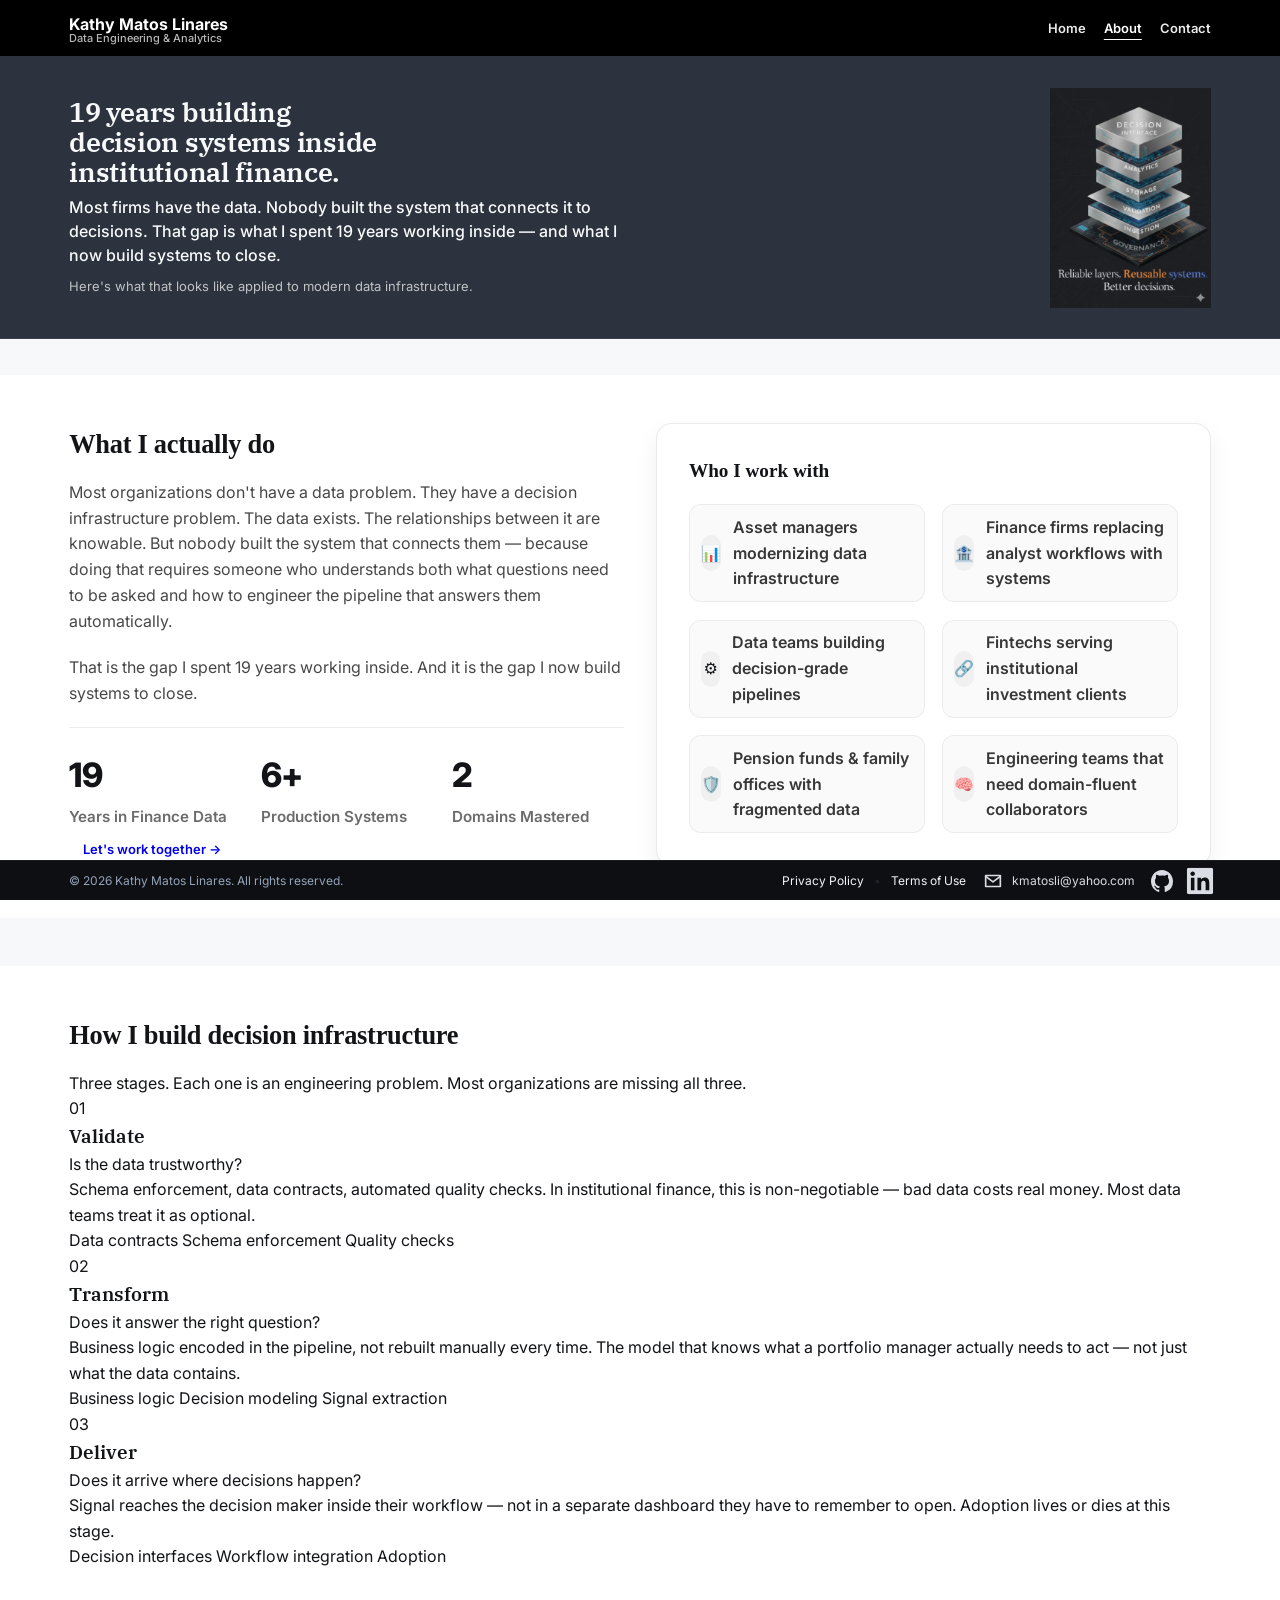
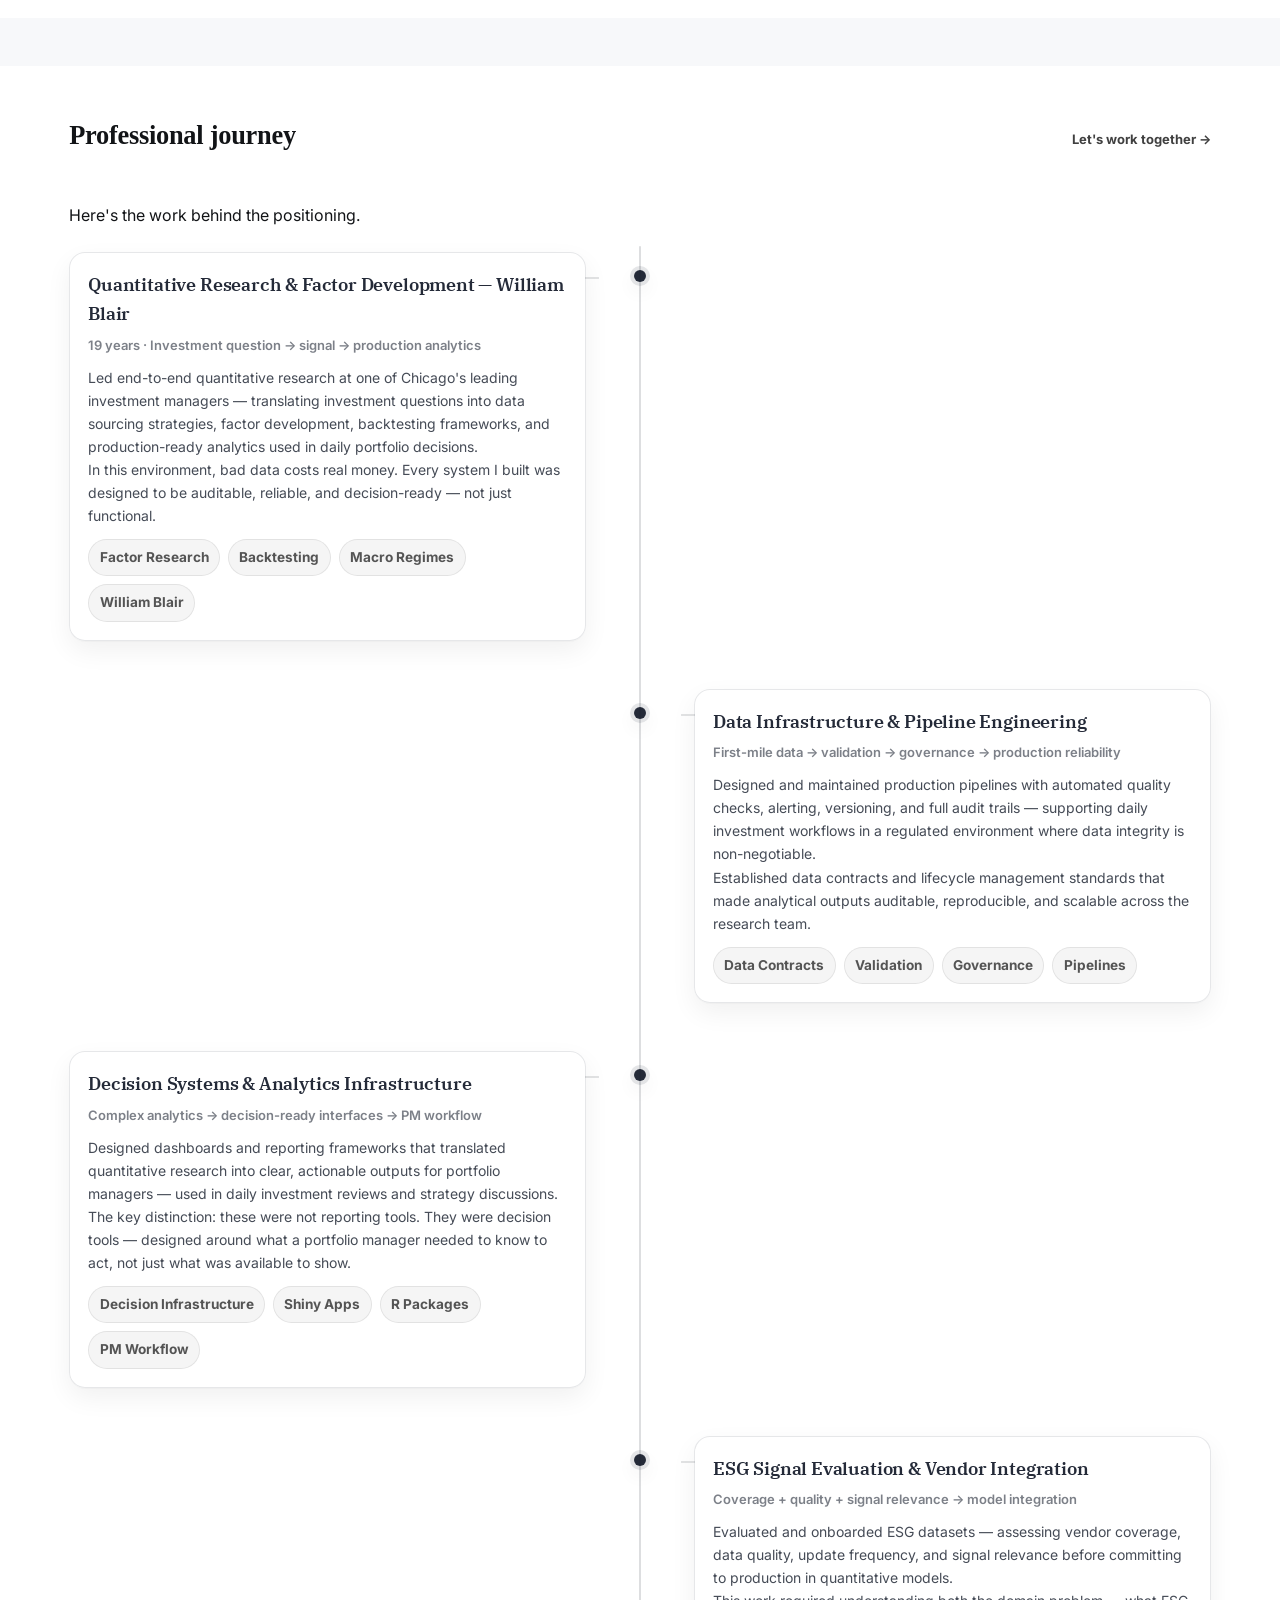
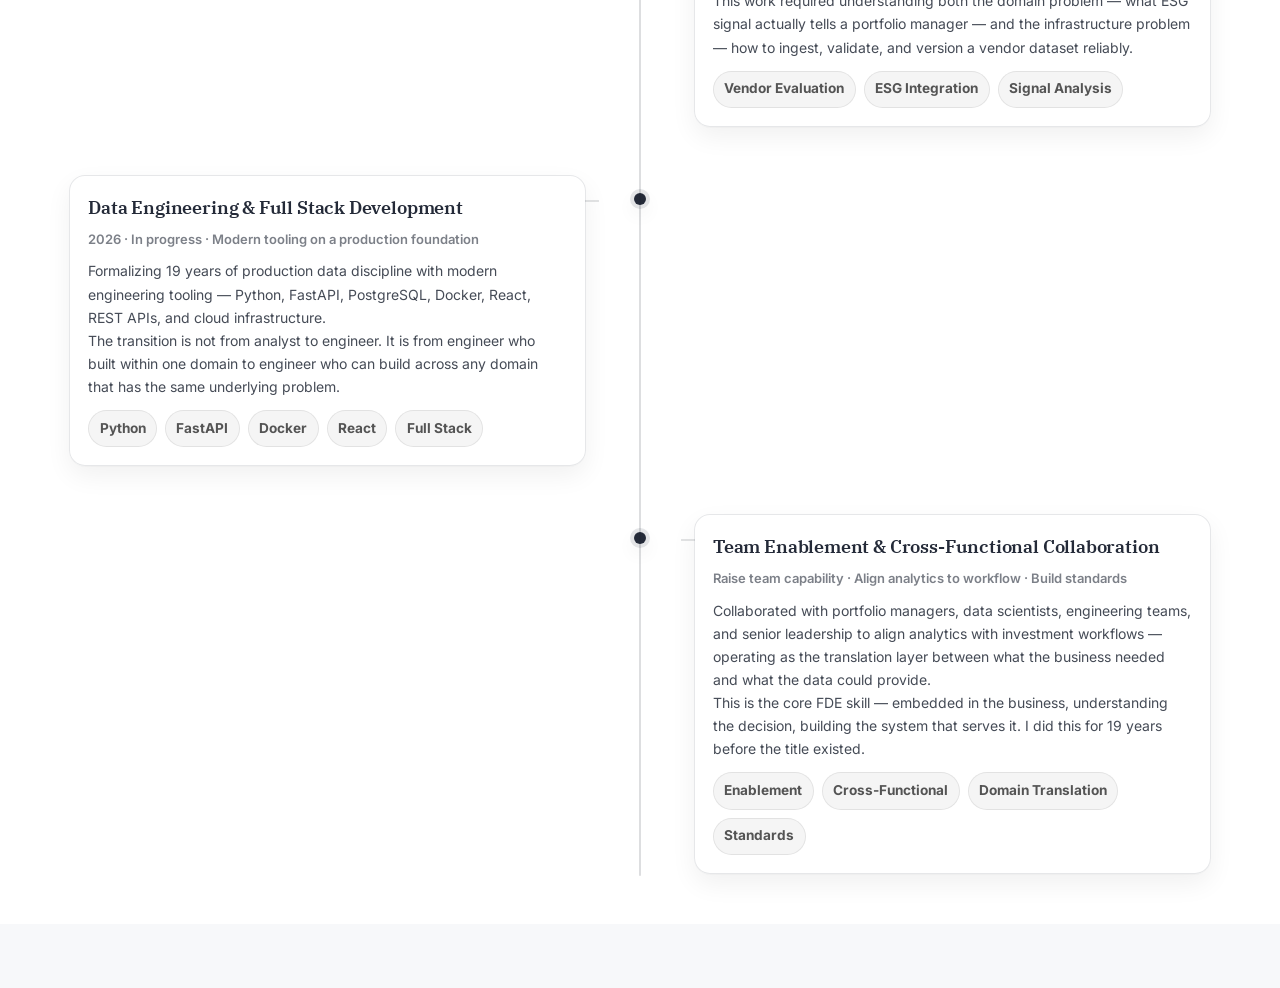
==== commit 9b331ef1: "fix(about): match hero heading scale and show full stack image" ====
--- a/about.html
+++ b/about.html
@@ -38,15 +38,8 @@
         </div>
         <ul class="navlinks">
           <li><a href="index.html">Home</a></li>
-          <li><a href="projects.html">Projects</a></li>
           <li><a href="about.html" aria-current="page">About</a></li>
           <li><a href="contact.html">Contact</a></li>
-          <li class="nav-divider" aria-hidden="true"></li>
-          <li>
-            <a class="navlink--resume" href="resume.html"
-              >Engineering Profile</a
-            >
-          </li>
         </ul>
       </nav>
     </header>
@@ -54,10 +47,8 @@
     <main>
       <!-- ============================================================
          HERO
-         Left: headline + subtitle with open loop
-         Right: problem statement pull quote (Option A)
-         No CTA — nav handles navigation
-         Hero height inherits from hero.css — no override
+         Left: headline + subtitle
+         Right: Engineering Profile stack image
       ============================================================ -->
       <section class="hero" aria-labelledby="hero-title">
         <div class="container hero-inner">
@@ -75,12 +66,11 @@
             </p>
           </div>
 
-          <!-- Right column: decision infrastructure SVG -->
-          <div class="hero-visual" aria-label="Decision infrastructure diagram">
+          <div class="hero-visual" aria-label="Engineering stack">
             <img
               class="hero-logo"
-              src="assets/images/decision-infrastructure.png"
-              alt="Signal travels from data through infrastructure to reach the decision — no friction, right place, right time."
+              src="assets/images/Engineering%20Profile%20Logo.png"
+              alt="Data engineering stack: Governance, Ingestion, Validation, Storage, Analytics, Decision Interface — reliable layers, reusable systems, better decisions."
             />
           </div>
         </div>
@@ -88,8 +78,6 @@
 
       <!-- ============================================================
          WHAT I ACTUALLY DO
-         Positioning statement + stats + who I work with + CTA
-         CTA lives HERE — not at the bottom of the timeline
       ============================================================ -->
       <section
         class="about-section about-philosophy"
@@ -128,7 +116,6 @@
               </div>
             </div>
 
-            <!-- CTA immediately after stats — primary conversion point -->
             <div class="about-primary-cta">
               <a class="btn btn-about-primary" href="contact.html">
                 Let's work together →
@@ -190,8 +177,6 @@
 
       <!-- ============================================================
          HOW I BUILD IT — three stage workflow
-         Bridge between positioning and proof
-         Inserted between about-philosophy and about-journey
       ============================================================ -->
       <section
         class="about-section about-workflow"
@@ -207,7 +192,6 @@
           </div>
 
           <div class="about-workflow-grid" role="list">
-            <!-- Stage 01: Validate -->
             <article class="workflow-card" role="listitem">
               <div class="workflow-card-number">01</div>
               <h3 class="workflow-card-title">Validate</h3>
@@ -224,7 +208,6 @@
               </div>
             </article>
 
-            <!-- Stage 02: Transform — highlighted as focal point -->
             <article
               class="workflow-card workflow-card--featured"
               role="listitem"
@@ -248,7 +231,6 @@
               </div>
             </article>
 
-            <!-- Stage 03: Deliver -->
             <article class="workflow-card" role="listitem">
               <div class="workflow-card-number">03</div>
               <h3 class="workflow-card-title">Deliver</h3>
@@ -272,8 +254,6 @@
 
       <!-- ============================================================
          PROFESSIONAL JOURNEY
-         Bridge line creates scroll motivation before timeline
-         Timeline is proof — not the conversion path
       ============================================================ -->
       <section
         class="about-section about-journey"
@@ -282,12 +262,11 @@
         <div class="container">
           <div class="section-header">
             <h2 id="professional-journey-title">Professional journey</h2>
-            <a class="section-link" href="resume.html"
-              >Full engineering profile →</a
+            <a class="section-link" href="contact.html"
+              >Let's work together →</a
             >
           </div>
 
-          <!-- Bridge: tells viewer what the timeline proves -->
           <p class="about-journey-bridge">
             Here's the work behind the positioning.
           </p>
@@ -409,7 +388,7 @@
             <article class="timeline-item timeline-item--left">
               <div class="timeline-card">
                 <h3 class="timeline-role">
-                  Data Engineering &amp; Full Stack Development — Coding Temple
+                  Data Engineering &amp; Full Stack Development
                 </h3>
                 <p class="timeline-meta">
                   2026 · In progress · Modern tooling on a production foundation
@@ -468,29 +447,18 @@
       </section>
     </main>
 
-    <!-- ============================================================
-     # ---- Footer (Required)
-     FIXED STRUCTURE:
-     footer.site-footer
-       > .container
-         > .footer-inner (flex row wrapper)
-           > .footer-left
-           > .footer-right
-     ============================================================ -->
     <footer class="site-footer">
       <div class="container">
         <div class="footer-inner">
           <div class="footer-left">
             <p>© 2026 Kathy Matos Linares. All rights reserved.</p>
           </div>
-
           <div class="footer-right">
             <nav class="footer-legal" aria-label="Legal">
               <a class="footer-link" href="privacy.html">Privacy Policy</a>
               <span class="footer-dot" aria-hidden="true">•</span>
               <a class="footer-link" href="terms.html">Terms of Use</a>
             </nav>
-
             <a
               href="mailto:kmatosli@yahoo.com"
               class="email-link"
@@ -512,7 +480,6 @@
               </svg>
               <span>kmatosli@yahoo.com</span>
             </a>
-
             <a
               href="https://github.com/kmatosli"
               target="_blank"
@@ -528,21 +495,10 @@
                 aria-hidden="true"
               >
                 <path
-                  d="M12 2C6.477 2 2 6.596 2 12.253c0 4.524 2.865 8.363 6.839 9.717
-              .5.094.682-.22.682-.485 0-.24-.008-.874-.013-1.714-2.781.62-3.369-1.372-3.369-1.372
-              -.454-1.18-1.11-1.494-1.11-1.494-.907-.636.069-.623.069-.623
-              1.003.072 1.53 1.055 1.53 1.055.893 1.564 2.344 1.113 2.915.85
-              .09-.664.35-1.113.636-1.37-2.221-.26-4.555-1.138-4.555-5.063
-              0-1.118.39-2.032 1.029-2.748-.104-.262-.446-1.316.098-2.742
-              0 0 .84-.275 2.75 1.05a9.19 9.19 0 0 1 2.504-.35c.85.004 1.706.12 2.504.35
-              1.91-1.325 2.748-1.05 2.748-1.05.545 1.426.203 2.48.1 2.742
-              .64.716 1.028 1.63 1.028 2.748 0 3.934-2.338 4.8-4.566 5.055
-              .36.322.681.955.681 1.927 0 1.39-.012 2.512-.012 2.854
-              0 .268.18.584.688.485A10.27 10.27 0 0 0 22 12.253C22 6.596 17.523 2 12 2z"
+                  d="M12 2C6.477 2 2 6.596 2 12.253c0 4.524 2.865 8.363 6.839 9.717.5.094.682-.22.682-.485 0-.24-.008-.874-.013-1.714-2.781.62-3.369-1.372-3.369-1.372-.454-1.18-1.11-1.494-1.11-1.494-.907-.636.069-.623.069-.623 1.003.072 1.53 1.055 1.53 1.055.893 1.564 2.344 1.113 2.915.85.09-.664.35-1.113.636-1.37-2.221-.26-4.555-1.138-4.555-5.063 0-1.118.39-2.032 1.029-2.748-.104-.262-.446-1.316.098-2.742 0 0 .84-.275 2.75 1.05a9.19 9.19 0 0 1 2.504-.35c.85.004 1.706.12 2.504.35 1.91-1.325 2.748-1.05 2.748-1.05.545 1.426.203 2.48.1 2.742.64.716 1.028 1.63 1.028 2.748 0 3.934-2.338 4.8-4.566 5.055.36.322.681.955.681 1.927 0 1.39-.012 2.512-.012 2.854 0 .268.18.584.688.485A10.27 10.27 0 0 0 22 12.253C22 6.596 17.523 2 12 2z"
                 ></path>
               </svg>
             </a>
-
             <a
               href="https://www.linkedin.com/in/kathy-matos-070802/"
               target="_blank"
@@ -558,13 +514,7 @@
                 aria-hidden="true"
               >
                 <path
-                  d="M20.447 20.452H17.1v-5.569c0-1.328-.027-3.037-1.852-3.037
-              -1.853 0-2.136 1.445-2.136 2.939v5.667H9.655V9h3.214v1.561h.046
-              c.477-.9 1.637-1.85 3.37-1.85 3.401 0 4.167 2.37 4.167 5.455v6.286zM5.337 7.433
-              c-1.144 0-2.063-.926-2.063-2.065 0-1.138.92-2.063 2.063-2.063
-              1.14 0 2.064.925 2.064 2.063 0 1.139-.925 2.065-2.064 2.065zM6.956 20.452H3.717V9h3.239v11.452zM22.225 0H1.771
-              C.792 0 0 .774 0 1.727v20.545C0 23.227.792 24 1.771 24h20.451
-              C23.2 24 24 23.227 24 22.273V1.727C24 .774 23.2 0 22.222 0h.003z"
+                  d="M20.447 20.452H17.1v-5.569c0-1.328-.027-3.037-1.852-3.037-1.853 0-2.136 1.445-2.136 2.939v5.667H9.655V9h3.214v1.561h.046c.477-.9 1.637-1.85 3.37-1.85 3.401 0 4.167 2.37 4.167 5.455v6.286zM5.337 7.433c-1.144 0-2.063-.926-2.063-2.065 0-1.138.92-2.063 2.063-2.063 1.14 0 2.064.925 2.064 2.063 0 1.139-.925 2.065-2.064 2.065zM6.956 20.452H3.717V9h3.239v11.452zM22.225 0H1.771C.792 0 0 .774 0 1.727v20.545C0 23.227.792 24 1.771 24h20.451C23.2 24 24 23.227 24 22.273V1.727C24 .774 23.2 0 22.222 0h.003z"
                 ></path>
               </svg>
             </a>
--- a/css/about.css
+++ b/css/about.css
@@ -1,503 +1,434 @@
 /* about.css
-   PHILOSOPHY:
-   - Typography is owned by base.css + hero.css — this file never overrides font sizes
-   - Hero height is owned by hero.css — this file never sets max-height on .hero
-   - This file handles: layout, spacing, pull quote, competency card, stats, CTA, timeline
+   MODE: About Page Hero Compression — Fold Visibility Guaranteed
+
+   IMPORTANT:
+   - This file does NOT define a new hero background.
+   - The hero background MUST come from css/components/hero.css (same as homepage).
+   - Compression is achieved by:
+     1) reducing padding + margins
+     2) reducing type scale
+     3) capping hero visual height on desktop
+     4) preventing margin-collapsing artifacts
 */
 
 /* ============================================================
-   FORCE SCROLL ON DESKTOP
-   layout.css locks html,body overflow:hidden at 901px+
-   About is long-form. This file is only loaded on about.html.
+   Desktop scroll behavior for About
+   - If layout.css locks overflow hidden for all pages on desktop,
+     About must override to allow remaining content to scroll.
    ============================================================ */
 @media (min-width: 901px) {
-  html {
-    overflow-y: auto !important;
-    height: auto !important;
-  }
-
   body.page-about {
-    overflow-y: auto !important;
-    height: auto !important;
+    overflow: auto;
+    height: auto;
   }
 
   body.page-about main {
-    height: auto !important;
-    overflow: visible !important;
-    display: block !important;
-    padding-bottom: calc(var(--footer-h, 80px) + 24px);
-  }
-}
-
-body.page-about {
-  overflow: auto;
+    height: auto;
+    overflow: visible;
+  }
+}
+
+/* ============================================================
+   HERO COMPRESSION (REQ-1, REQ-3, REQ-4, REQ-2)
+   ============================================================ */
+
+.page-about .hero {
+  /* REQ-1: Hero height must be capped; never 100vh */
+  min-height: unset;
   height: auto;
-}
-
-body.page-about main {
-  background: transparent;
-}
-
-/* ============================================================
-   HERO LAYOUT OVERRIDE FOR ABOUT
-   hero.css uses flex for hero-inner — about needs two columns
-   We override layout only, never appearance or typography
-   ============================================================ */
+
+  /* REQ-4: Prevent margin-collapsing from first child */
+  padding-top: 1px; /* tiny pad prevents collapse without visual impact */
+  overflow: clip; /* ensures max-height behaves predictably */
+}
+
+@media (min-width: 901px) {
+  .page-about .hero {
+    /* REQ-1: hard cap on desktop */
+    max-height: 420px;
+  }
+}
+
+/* REQ-4: Remove excess header-to-hero gap + tighten inner spacing */
 .page-about .hero-inner {
+  display: grid;
+  grid-template-columns: 1.25fr 0.75fr;
+
+  /* reduced from 2.25rem+; helps fold visibility */
+  gap: 1.6rem;
+
+  /* align to top so the card doesn't force vertical centering space */
+  align-items: start;
+
+  /* REQ-1: reduce padding-block to compress hero */
+  padding-top: 18px;
+  padding-bottom: 14px;
+}
+
+/* REQ-3: Match homepage-type scale (sane clamp + tighter line-height + margins) */
+.page-about .hero-left h1 {
+  font-weight: 600;
+  letter-spacing: -0.02em;
+  line-height: 1.04;
+
+  /* tighten margins */
+  margin: 0 0 10px;
+
+  /* compressed scale: avoids oversized H1 pushing below-fold content */
+  font-size: clamp(2rem, 3.05vw, 3.25rem);
+}
+
+/* Paragraph compression */
+.page-about .hero-subtext {
+  line-height: 1.52;
+  font-size: 1rem;
+
+  /* tighter spacing between paragraphs */
+  margin: 0 0 10px;
+
+  max-width: 58ch;
+}
+
+/* CTA spacing tighter */
+.page-about .hero-actions {
+  margin-top: 12px;
+}
+
+/* ============================================================
+   FOLD GUARANTEE (REQ-2)
+   ------------------------------------------------------------
+   This ensures the next section is visible on common laptop
+   viewports (1366×768, 1440×900):
+   - Hero max-height: 420px (desktop)
+   - Hero inner padding: 18px top / 14px bottom
+   - H1 max size: 3.25rem; paragraph size: 1rem with tight margins
+   - Next section top padding reduced
+   ============================================================ */
+
+/* Immediately beneath hero: bring content up */
+.page-about .about-philosophy {
+  padding-top: 22px; /* reduced so grid/cards show on initial load */
+}
+
+/* ============================================================
+   KML CARD (keep, but ensure it doesn’t inflate hero height)
+   ============================================================ */
+
+.page-about .kml-card {
+  border-radius: 22px;
+  border: 1px solid rgba(255, 255, 255, 0.08);
+  background: linear-gradient(
+    180deg,
+    rgba(255, 255, 255, 0.06),
+    rgba(255, 255, 255, 0.03)
+  );
+  box-shadow: 0 18px 60px rgba(0, 0, 0, 0.35);
+
+  /* slightly smaller to help the cap */
+  padding: 1.15rem;
+  max-width: 340px;
+  margin-left: auto;
+}
+
+.page-about .kml-card-inner {
+  border-radius: 16px;
+  border: 1px solid rgba(255, 255, 255, 0.07);
+  padding: 1.05rem;
+  background: rgba(0, 0, 0, 0.18);
+}
+
+.page-about .kml-mark {
+  text-align: center;
+  font-weight: 700;
+  letter-spacing: 0.12em;
+  font-size: 0.9rem;
+  padding: 0.65rem 0;
+  border-radius: 12px;
+  background: rgba(255, 255, 255, 0.05);
+  border: 1px solid rgba(255, 255, 255, 0.08);
+  margin-bottom: 0.75rem;
+}
+
+.page-about .kml-stack {
+  list-style: none;
+  padding: 0;
+  margin: 0;
+  display: grid;
+  gap: 0.45rem;
+}
+
+.page-about .kml-stack li {
+  font-weight: 600;
+  font-size: 0.75rem;
+  letter-spacing: 0.06em;
+  color: rgba(255, 255, 255, 0.78);
+  text-align: center;
+  padding: 0.5rem 0.6rem;
+  border-radius: 12px;
+  background: rgba(255, 255, 255, 0.04);
+  border: 1px solid rgba(255, 255, 255, 0.07);
+}
+
+/* ============================================================
+   SECTIONS (unchanged visual intent; keep your structure)
+   ============================================================ */
+
+.page-about .about-section {
+  padding: 3rem 0;
+}
+
+/* Light body area below hero */
+.page-about .about-section:not(.hero) {
+  background: #ffffff;
+  color: #121417;
+}
+
+.page-about .about-grid {
   display: grid;
   grid-template-columns: 1fr 1fr;
   gap: 2rem;
-  align-items: center;
-}
-
-/* Hero visual — constrained within hero, no overflow */
-.page-about .hero-visual {
-  display: flex;
-  align-items: center;
-  justify-content: center;
-  flex: 1;
-  min-width: 0;
-  overflow: hidden;
-  align-self: stretch;
-}
-
-.page-about .hero-visual .hero-logo {
-  width: 100%;
-  max-width: 400px;
-  min-width: 260px;
-  height: auto;
-  max-height: 240px;
-  object-fit: contain;
-  max-height: none;
-}
-
-/* ============================================================
-   SECTIONS
-   Padding is generous on first section so hero peeks above
-   creating a natural scroll invitation
-   ============================================================ */
-.page-about .about-section {
-  padding: 3rem 0;
-}
-
-/* Slight padding reduction on first section so top is visible
-   on initial load — creates the "peek" scroll motivation */
-.page-about .about-philosophy {
-  padding-top: 2rem;
-}
-
-.page-about .about-section:not(.hero) {
-  background: #ffffff;
-  color: var(--k-ink);
-}
-
-.page-about main > .about-section:first-of-type {
-  margin-top: 0;
-}
-
-/* ============================================================
-   TWO-COLUMN LAYOUT FOR SECTIONS
-   ============================================================ */
-.page-about .about-grid {
-  display: grid;
-  grid-template-columns: 1fr 1fr;
-  gap: 3rem;
   align-items: start;
 }
 
-/* Section headings — inherit serif from base.css, no size override */
 .page-about .about-section h2 {
   font-weight: 700;
   letter-spacing: -0.01em;
-  margin: 0 0 1rem;
-  color: var(--k-ink);
-}
-
-/* Body copy — inherits 16px/1.6 from base.css body */
+  margin: 0 0 0.9rem;
+  font-size: 1.65rem;
+}
+
 .page-about .about-lede {
-  color: rgba(44, 51, 62, 0.78); /* k-ink at 78% */
-  line-height: 1.65;
-  margin: 0 0 1rem;
-  max-width: 68ch;
-}
-
-/* ============================================================
-   STATS
-   ============================================================ */
+  color: rgba(0, 0, 0, 0.72);
+  line-height: 1.62;
+  margin: 0 0 1.25rem;
+  max-width: 70ch;
+}
+
+/* Stats */
 .page-about .about-stats {
   display: grid;
   grid-template-columns: repeat(3, minmax(0, 1fr));
   gap: 1.25rem;
-  border-top: 1px solid var(--k-border);
+  border-top: 1px solid rgba(0, 0, 0, 0.08);
   padding-top: 1.25rem;
-  margin-top: 0.5rem;
-  margin-bottom: 1.5rem;
+  margin-top: 1.25rem;
 }
 
 .page-about .stat-value {
-  font-family: var(--font-serif);
-  font-weight: 600;
-  font-size: 2rem;
+  font-weight: 800;
+  font-size: 2.1rem;
   letter-spacing: -0.02em;
   margin-bottom: 0.2rem;
-  color: var(--k-ink);
-  line-height: 1;
 }
 
 .page-about .stat-label {
-  font-family: var(--font-sans);
-  color: var(--k-muted);
+  color: rgba(0, 0, 0, 0.58);
   font-weight: 600;
-  font-size: 13px;
-  line-height: 1.3;
-}
-
-/* ============================================================
-   PRIMARY CTA — sits directly below stats, no orphaned float
-   ============================================================ */
-.about-primary-cta {
-  margin-top: 1.5rem;
-  margin-bottom: 0;
-}
-
-.btn-about-primary {
-  display: inline-flex;
-  align-items: center;
-  justify-content: center;
-  padding: 0.75rem 1.75rem;
-  border-radius: 999px;
-  text-decoration: none;
-  font-family: var(--font-sans);
-  font-weight: 600;
-  font-size: 15px;
-  background: var(--k-ink);
-  color: var(--k-bg);
-  border: 1px solid transparent;
-  transition:
-    opacity 0.15s ease,
-    transform 0.15s ease;
-}
-
-.btn-about-primary:hover {
-  opacity: 0.82;
-  transform: translateY(-1px);
-}
-
-/* ============================================================
-   WHO I WORK WITH CARD
-   ============================================================ */
+  font-size: 0.95rem;
+}
+
+/* Card */
 .page-about .card {
   background: #ffffff;
-  border-radius: var(--radius-md);
-  border: 1px solid var(--k-border);
-  box-shadow: 0 8px 24px rgba(44, 51, 62, 0.07);
-  padding: 1.75rem;
+  border-radius: 16px;
+  border: 1px solid rgba(0, 0, 0, 0.08);
+  box-shadow: 0 10px 24px rgba(0, 0, 0, 0.06);
+  padding: 2rem;
 }
 
 .page-about .competencies h3 {
-  font-family: var(--font-serif);
-  font-weight: 600;
   margin: 0 0 1.1rem;
-  color: var(--k-ink);
-  font-size: 18px;
+  font-weight: 700;
+  font-size: 1.2rem;
 }
 
 .page-about .competency-grid {
   display: grid;
   grid-template-columns: 1fr 1fr;
-  gap: 0.75rem;
+  gap: 1.1rem;
 }
 
 .page-about .competency {
   display: flex;
-  align-items: flex-start;
-  gap: 0.6rem;
-  padding: 0.6rem 0.75rem;
-  border-radius: var(--radius-sm);
-  background: rgba(44, 51, 62, 0.02);
-  border: 1px solid var(--k-border);
+  align-items: center;
+  gap: 0.75rem;
+  padding: 0.6rem 0.7rem;
+  border-radius: 12px;
+  background: rgba(0, 0, 0, 0.02);
+  border: 1px solid rgba(0, 0, 0, 0.06);
 }
 
 .page-about .competency-icon {
-  width: 30px;
-  height: 30px;
+  width: 36px;
+  height: 36px;
   display: grid;
   place-items: center;
-  border-radius: 7px;
-  background: rgba(44, 51, 62, 0.04);
-  flex-shrink: 0;
-  font-size: 15px;
+  border-radius: 10px;
+  background: rgba(0, 0, 0, 0.04);
 }
 
 .page-about .competency-text {
-  font-family: var(--font-sans);
-  font-weight: 500;
-  color: rgba(44, 51, 62, 0.82);
-  font-size: 13px;
-  line-height: 1.35;
-}
-
-/* ============================================================
-   WORKFLOW SECTION — three stage cards
-   ============================================================ */
-.page-about .about-workflow {
-  background: var(--k-bg);
-  padding: 2.5rem 0 3rem;
-}
-
-.about-workflow-header {
-  margin-bottom: 2rem;
-  text-align: center;
-}
-
-.about-workflow-header h2 {
-  font-family: var(--font-serif);
   font-weight: 600;
-  color: var(--k-ink);
-  margin: 0 0 0.5rem;
-}
-
-.about-workflow-subtitle {
-  font-family: var(--font-sans);
-  font-size: 15px;
-  color: var(--k-muted);
-  margin: 0;
-  line-height: 1.5;
-}
-
-.about-workflow-grid {
-  display: grid;
-  grid-template-columns: 1fr 1fr 1fr;
-  gap: 1.25rem;
-  align-items: stretch;
-}
-
-/* Base card */
-.workflow-card {
-  background: #ffffff;
-  border: 1px solid var(--k-border);
-  border-radius: var(--radius-md);
-  padding: 1.5rem;
-  display: flex;
-  flex-direction: column;
-  gap: 0.5rem;
-  transition: box-shadow 0.2s ease;
-}
-
-.workflow-card:hover {
-  box-shadow: 0 8px 24px rgba(44, 51, 62, 0.08);
-}
-
-/* Featured card — Transform stage */
-.workflow-card--featured {
-  background: #ffffff;
-  border: 1.5px solid var(--k-blue-2);
-  box-shadow: 0 4px 20px rgba(104, 137, 192, 0.12);
-}
-
-.workflow-card--featured:hover {
-  box-shadow: 0 8px 28px rgba(104, 137, 192, 0.2);
-}
-
-/* Stage number */
-.workflow-card-number {
-  font-family: var(--font-serif);
-  font-size: 11px;
-  font-weight: 600;
-  letter-spacing: 0.14em;
-  color: var(--k-muted);
-  margin-bottom: 0.25rem;
-}
-
-.workflow-card-number--featured {
-  color: var(--k-blue-2);
-}
-
-/* Card title */
-.workflow-card-title {
-  font-family: var(--font-serif);
-  font-size: 1.25rem;
-  font-weight: 600;
-  color: var(--k-ink);
-  margin: 0;
-  letter-spacing: -0.01em;
-}
-
-/* Question line */
-.workflow-card-question {
-  font-family: var(--font-sans);
-  font-size: 13px;
-  font-weight: 600;
-  color: var(--k-blue-1);
-  margin: 0;
-  line-height: 1.4;
-}
-
-/* Description */
-.workflow-card-desc {
-  font-family: var(--font-sans);
-  font-size: 13px;
-  color: rgba(44, 51, 62, 0.72);
-  line-height: 1.6;
-  margin: 0.25rem 0 0;
-  flex: 1;
-}
-
-/* Tags */
-.workflow-card-tags {
-  display: flex;
-  flex-wrap: wrap;
-  gap: 0.4rem;
-  margin-top: 0.75rem;
-}
-
-.workflow-tag {
-  font-family: var(--font-sans);
-  font-size: 11px;
-  font-weight: 600;
-  color: var(--k-muted);
-  background: rgba(44, 51, 62, 0.04);
-  border: 1px solid var(--k-border);
-  border-radius: 999px;
-  padding: 3px 8px;
-}
-
-.workflow-card--featured .workflow-tag {
-  color: var(--k-blue-2);
-  background: rgba(104, 137, 192, 0.06);
-  border-color: rgba(104, 137, 192, 0.25);
-}
-
-@media (max-width: 900px) {
-  .about-workflow-grid {
-    grid-template-columns: 1fr;
-    gap: 1rem;
-  }
-  .about-workflow-header {
-    text-align: left;
-  }
-}
-
-/* ============================================================
-   TIMELINE SECTION
-   ============================================================ */
-.page-about .about-journey {
-  background: var(--k-bg);
-}
+  color: rgba(0, 0, 0, 0.78);
+}
+
+/* ============================================================
+   TIMELINE (kept)
+   ============================================================ */
 
 .page-about .section-header {
   display: flex;
   align-items: baseline;
   justify-content: space-between;
   gap: 1rem;
-  margin-bottom: 0.75rem;
+  margin-bottom: 2rem;
 }
 
 .page-about .section-link {
-  font-family: var(--font-sans);
-  font-weight: 600;
-  font-size: 14px;
+  font-weight: 700;
   text-decoration: none;
-  color: var(--k-blue-1);
+  color: rgba(0, 0, 0, 0.75);
 }
 
 .page-about .section-link:hover {
   text-decoration: underline;
 }
 
-/* Bridge line — tells viewer what the timeline proves */
-.about-journey-bridge {
-  font-family: var(--font-sans);
-  font-size: 14px;
-  font-weight: 500;
-  color: var(--k-muted);
-  margin: 0 0 2rem;
-  letter-spacing: 0.01em;
-}
-
-/* ============================================================
-   TIMELINE — single column, spine on left
-   Overrides timeline.css alternating layout for about page.
-   Eliminates the empty column dead space on wide viewports.
-   ============================================================ */
 .page-about .timeline {
-  gap: 0;
-  padding-left: 32px;
+  display: grid;
+  gap: 3rem;
+}
+
+.page-about .timeline-item {
+  display: grid;
+  grid-template-columns: 1fr 44px 1fr;
+  gap: 2rem;
+  align-items: start;
+}
+
+.page-about .timeline-mid {
   position: relative;
-}
-
-/* Spine — left edge */
-.page-about .timeline::before {
-  content: "";
-  position: absolute;
-  left: 6px;
-  top: 0;
-  bottom: 0;
+  display: grid;
+  justify-items: center;
+}
+
+.page-about .timeline-dot {
+  width: 18px;
+  height: 18px;
+  border-radius: 999px;
+  background: #111;
+  border: 6px solid rgba(0, 0, 0, 0.12);
+  margin-top: 0.2rem;
+}
+
+.page-about .timeline-dot.is-muted {
+  background: rgba(0, 0, 0, 0.5);
+}
+
+.page-about .timeline-line {
   width: 2px;
-  background: rgba(44, 51, 62, 0.12);
+  height: 100%;
+  background: rgba(0, 0, 0, 0.12);
+  margin-top: 0.75rem;
+  border-radius: 2px;
+}
+
+.page-about .role-title {
+  font-weight: 800;
+  margin: 0;
+  font-size: 1.2rem;
+  letter-spacing: -0.01em;
+}
+
+.page-about .role-meta {
+  margin-top: 0.25rem;
+  font-weight: 600;
+  color: rgba(0, 0, 0, 0.62);
+}
+
+.page-about .role-desc {
+  margin-top: 0.65rem;
+  line-height: 1.62;
+  color: rgba(0, 0, 0, 0.72);
+  margin-bottom: 0;
+  max-width: 68ch;
+}
+
+.page-about .tag-row {
+  display: flex;
+  flex-wrap: wrap;
+  gap: 0.65rem;
+  justify-content: flex-start;
+  padding-top: 0.35rem;
+}
+
+.page-about .tag {
+  display: inline-flex;
+  align-items: center;
+  padding: 0.42rem 0.65rem;
   border-radius: 999px;
-}
-
-/* All items: single column, no grid */
-.page-about .timeline-item,
-.page-about .timeline-item--left,
-.page-about .timeline-item--right {
-  display: block;
-  position: relative;
-  padding: 0 0 2.5rem 1.5rem;
-  grid-template-columns: unset;
-}
-
-/* Node dot on left spine */
-.page-about .timeline-item::before {
-  content: "";
-  position: absolute;
-  left: -28px;
-  top: 6px;
-  width: 12px;
-  height: 12px;
-  border-radius: 50%;
-  background: var(--k-ink);
-  box-shadow: 0 0 0 3px rgba(44, 51, 62, 0.1);
-}
-
-/* Card — full width, no justify tricks */
-.page-about .timeline-card {
-  width: 100%;
-  max-width: 680px;
-  justify-self: unset;
-  position: relative;
-}
-
-/* Remove connector stubs from timeline.css */
-.page-about .timeline-card::after,
-.page-about .timeline-card::before {
-  display: none;
-}
-
-/* ============================================================
-   FOOTER ICON FIX
-   ============================================================ */
+  font-weight: 700;
+  font-size: 0.85rem;
+  color: rgba(0, 0, 0, 0.66);
+  background: rgba(0, 0, 0, 0.04);
+  border: 1px solid rgba(0, 0, 0, 0.08);
+}
+
+/* ============================================================
+   CONTACT CARD (kept)
+   ============================================================ */
+
+.page-about .about-contact {
+  background: #ffffff;
+  padding-top: 2rem;
+}
+
+.page-about .contact-card {
+  display: flex;
+  align-items: center;
+  justify-content: space-between;
+  gap: 2rem;
+  border-radius: 16px;
+  border: 1px solid rgba(0, 0, 0, 0.08);
+  padding: 2rem;
+  background: rgba(0, 0, 0, 0.02);
+}
+
+.page-about .contact-actions {
+  display: flex;
+  gap: 0.75rem;
+  flex-wrap: wrap;
+}
+
+/* ============================================================
+   FOOTER ICON FIX (does not redesign footer; hides text fallbacks)
+   ============================================================ */
+
 .site-footer .footer-icon span {
-  display: none;
+  display: none; /* prevents "GitHub LinkedIn" text fallbacks */
 }
 
 /* ============================================================
    RESPONSIVE
    ============================================================ */
+
 @media (max-width: 900px) {
+  .page-about .hero {
+    max-height: none;
+  }
+
   .page-about .hero-inner {
     grid-template-columns: 1fr;
-    gap: 1.5rem;
-  }
-
-  .about-pull-quote {
+    padding-bottom: 1rem;
+  }
+
+  .page-about .kml-card {
     max-width: 100%;
+    margin-left: 0;
   }
 
   .page-about .about-grid {
     grid-template-columns: 1fr;
-    gap: 2rem;
   }
 
   .page-about .timeline-item {
@@ -505,215 +436,141 @@
     gap: 1rem;
   }
 
-  .page-about .about-stats {
-    grid-template-columns: repeat(3, minmax(0, 1fr));
-  }
-}
-
-/* ============================================================
-   ACCESSIBILITY + READABILITY IMPROVEMENTS
-   Based on UX review — applied 2026-03-15
-   ============================================================ */
-
-/* Fix 1: Metadata contrast — timeline meta text darker */
-.page-about .timeline-meta {
-  color: #4a5260;
-  font-size: 13px;
-}
-
-/* Fix 2: Timeline body text — near-black, larger, more breathing room */
-.page-about .timeline-desc {
-  color: #2d2d2d;
-  font-size: 15px;
-  line-height: 1.7;
-}
-
-/* Fix 3: Timeline card padding — more room to breathe */
-.page-about .timeline-card {
-  padding: 2rem;
-}
-
-/* Fix 4: Card borders darker — better non-text contrast */
-.page-about .card,
-.workflow-card {
-  border-color: #d1d1d1;
-}
-
-.page-about .competency {
-  border-color: #d1d1d1;
-}
-
-/* Fix 5: Workflow stage numbers — use accent blue not gray */
-.workflow-card-number {
-  color: var(--k-blue-1);
-  font-size: 12px;
-}
-
-/* Fix 6: Workflow description text — darker */
-.workflow-card-desc {
-  color: #2d2d2d;
-  font-size: 14px;
-  line-height: 1.65;
-}
-
-/* Fix 7: Tags — light blue tint background, darker text */
-.workflow-tag {
-  color: var(--k-blue-1);
-  background: rgba(52, 86, 139, 0.06);
-  border-color: rgba(52, 86, 139, 0.2);
-}
-
-.page-about .timeline-tags .tag {
-  color: var(--k-blue-1);
-  background: rgba(52, 86, 139, 0.05);
-  border-color: rgba(52, 86, 139, 0.18);
-  font-size: 12px;
-}
-
-/* Fix 8: CTA button — add border so it lifts off white background */
-.btn-about-primary {
-  box-shadow: 0 2px 8px rgba(44, 51, 62, 0.18);
-  border: 1.5px solid rgba(44, 51, 62, 0.85);
-}
-
-/* Fix 9: Section spacing — clearer thematic break between sections */
-.page-about .about-workflow {
-  padding-top: 3.5rem;
-  padding-bottom: 3.5rem;
-}
-
-/* Fix 10: Section h2 headings — slightly larger to anchor sections */
-.page-about .about-section h2,
-.about-workflow-header h2 {
-  font-size: 1.75rem;
-}
-
-/* Fix 11: Stat label contrast */
-.page-about .stat-label {
-  color: #636363;
-}
-
-/* Fix 12: Competency text contrast */
-.page-about .competency-text {
-  color: #2d2d2d;
-}
-
-/* ============================================================
-   SECOND PASS — NN/g + WCAG REVIEW FIXES
-   Applied after second independent review
-   ============================================================ */
-
-/* Fix A: All gray/muted text darkened to minimum #595959 for 4.5:1 ratio */
-.page-about .hero-specialization {
-  color: rgba(255, 255, 255, 0.75);
-}
-
-.page-about .about-lede {
-  color: #333333;
-}
-
-.page-about .timeline-meta {
-  color: #595959;
-  font-size: 14px;
-}
-
-.page-about .about-journey-bridge {
-  color: #595959;
-  font-size: 15px;
-}
-
-.about-workflow-subtitle {
-  color: #595959;
-  font-size: 16px;
-}
-
-/* Fix B: Body text minimum 16px, standard body 18px in dense sections */
-.page-about .timeline-desc {
-  font-size: 16px;
-  line-height: 1.75;
-  color: #333333;
-}
-
-.page-about .workflow-card-desc {
-  font-size: 15px;
-  color: #333333;
-}
-
-/* Fix C: Card borders — 2px, medium gray #b0b0b0 for 3:1 ratio */
-.page-about .card,
-.workflow-card,
-.page-about .competency {
-  border-width: 2px;
-  border-color: #c8c8c8;
-}
-
-.workflow-card--featured {
-  border-width: 2px;
-  border-color: var(--k-blue-2);
-}
-
-/* Fix D: Who I work with — more padding, less cramped */
-.page-about .competency {
-  padding: 0.875rem 1rem;
-}
-
-/* Fix E: Pill tags — remove button-like border, use fill only */
-.workflow-tag,
-.page-about .timeline-tags .tag {
-  border: none;
-  background: rgba(52, 86, 139, 0.08);
-  color: var(--k-blue-1);
-  font-size: 12px;
-  border-radius: 6px;
-  padding: 4px 10px;
-}
-
-/* Fix F: Timeline dots — brand color, larger for better anchor */
-.page-about .timeline-item::before {
-  background: var(--k-blue-1);
-  width: 14px;
-  height: 14px;
-  left: -29px;
-  top: 5px;
-  box-shadow: 0 0 0 4px rgba(52, 86, 139, 0.12);
-}
-
-/* Fix G: Spine — slightly darker for better visibility */
-.page-about .timeline::before {
-  background: rgba(52, 86, 139, 0.2);
-  width: 2px;
-}
-
-/* Fix H: CTA button — taller hit target (min 48px) */
-.btn-about-primary {
-  padding: 0.875rem 2rem;
-  min-height: 48px;
-}
-
-/* Fix I: Section link — underline + color for clear interactivity */
-.page-about .section-link {
-  color: var(--k-blue-1);
-  text-decoration: underline;
-  text-underline-offset: 3px;
-}
-
-/* Fix J: Timeline card gap — more vertical breathing room */
-.page-about .timeline-item {
-  padding-bottom: 3rem;
-}
-
-/* Fix K: Workflow card number — larger, more visible */
-.workflow-card-number {
-  font-size: 13px;
-  font-weight: 700;
-}
-
-/* Fix L: Footer text contrast */
-.site-footer {
-  font-size: 14px;
-}
-
-.footer-link,
-.site-footer p {
-  color: #595959;
-}
+  .page-about .timeline-mid {
+    display: none;
+  }
+
+  .page-about .contact-card {
+    flex-direction: column;
+    align-items: flex-start;
+  }
+}
+
+/* ============================================================
+   ABOUT HERO: final compression for fold visibility
+   ============================================================ */
+@media (min-width: 901px) {
+  .page-about .hero {
+    max-height: 320px; /* lower than 360 */
+    overflow: hidden; /* enforce the cap */
+  }
+
+  .page-about .hero-inner {
+    padding-top: 14px; /* tighten */
+    padding-bottom: 12px;
+  }
+
+  .page-about .hero-left h1 {
+    font-size: clamp(1.9rem, 2.7vw, 3rem);
+    line-height: 1.03;
+    margin-bottom: 8px;
+  }
+
+  .page-about .hero-subtext {
+    font-size: 0.98rem;
+    line-height: 1.48;
+    margin-bottom: 8px;
+    max-width: 66ch;
+  }
+
+  .page-about .hero-actions {
+    margin-top: 10px;
+  }
+}
+
+/* Force button styling on About (in case global btn styles don't apply) */
+.page-about .btn.btn-primary {
+  display: inline-flex;
+  align-items: center;
+  justify-content: center;
+  padding: 0.85rem 1.05rem;
+  border-radius: 999px;
+  text-decoration: none;
+  font-weight: 600;
+  border: 1px solid transparent;
+  background: rgba(255, 255, 255, 0.92);
+  color: #0b0d10;
+}
+
+.page-about .btn.btn-primary:hover {
+  opacity: 0.95;
+}
+
+/* ============================================================
+   ABOUT PAGE: enable internal scroll inside main (desktop)
+   Reason: html/body are overflow:hidden globally in layout.css.
+   About is longer than 1 screen, so main must scroll here.
+   ============================================================ */
+@media (min-width: 901px) {
+  body.page-about main {
+    overflow-y: auto; /* allow scrolling for About content */
+    overflow-x: hidden;
+    -webkit-overflow-scrolling: touch;
+  }
+}
+
+.page-about main {
+  background: transparent; /* or match site bg token if you have one */
+}
+
+.page-about .about-section:first-of-type {
+  margin-top: 0;
+  padding-top: 0;
+}
+
+.page-about .hero {
+  padding-top: 28px;
+  padding-bottom: 28px;
+}
+
+/* Hero h1 size intentionally inherits from hero.css (clamp 21px→29px)
+   to match the home page scale. Do not override here. */
+
+.page-about .hero .hero-subtext {
+  font-size: 18px;
+  line-height: 1.55;
+  max-width: 60ch;
+}
+
+/* ============================================================
+   ABOUT: FORCE SCROLL ON DESKTOP (override layout.css no-scroll)
+   ============================================================ */
+@media (min-width: 901px) {
+  html {
+    overflow-y: auto !important;
+    height: auto !important;
+  }
+
+  body.page-about {
+    overflow-y: auto !important;
+    height: auto !important;
+  }
+
+  body.page-about main {
+    height: auto !important;
+    overflow: visible !important;
+    display: block !important; /* kills the flex constraint from layout.css */
+    padding-bottom: calc(var(--footer-h) + 24px);
+  }
+}
+
+/* ============================================================
+   ABOUT HERO IMAGE
+   Engineering Profile Logo is portrait/tall — override the
+   shared hero-logo width clamp with height-driven sizing so
+   the full image shows without clipping.
+============================================================ */
+.page-about .hero-logo {
+  width: auto;
+  max-width: 280px;
+  height: clamp(160px, 18vw, 220px);
+  max-height: none;
+  object-fit: contain;
+  object-position: center;
+}
+
+.page-about .hero-visual {
+  align-items: center;
+  justify-content: flex-end;
+  overflow: visible;
+}
